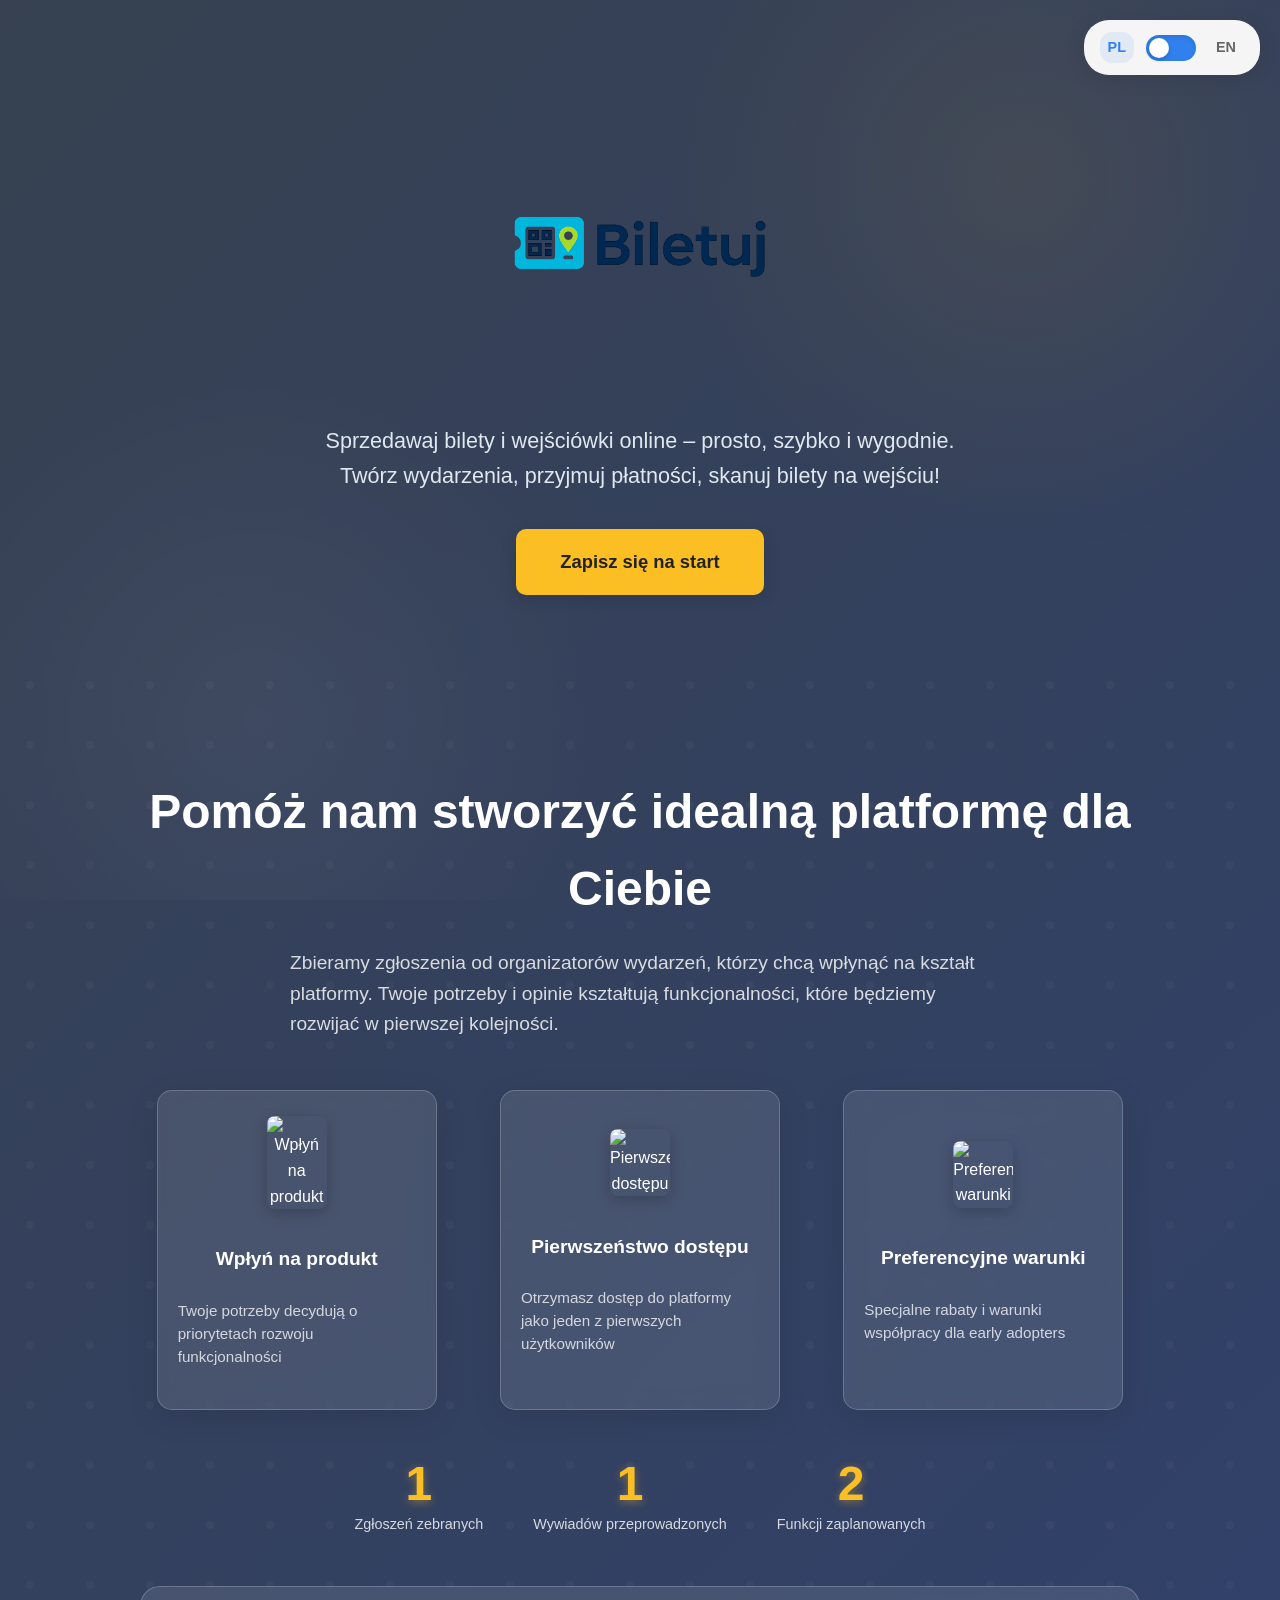
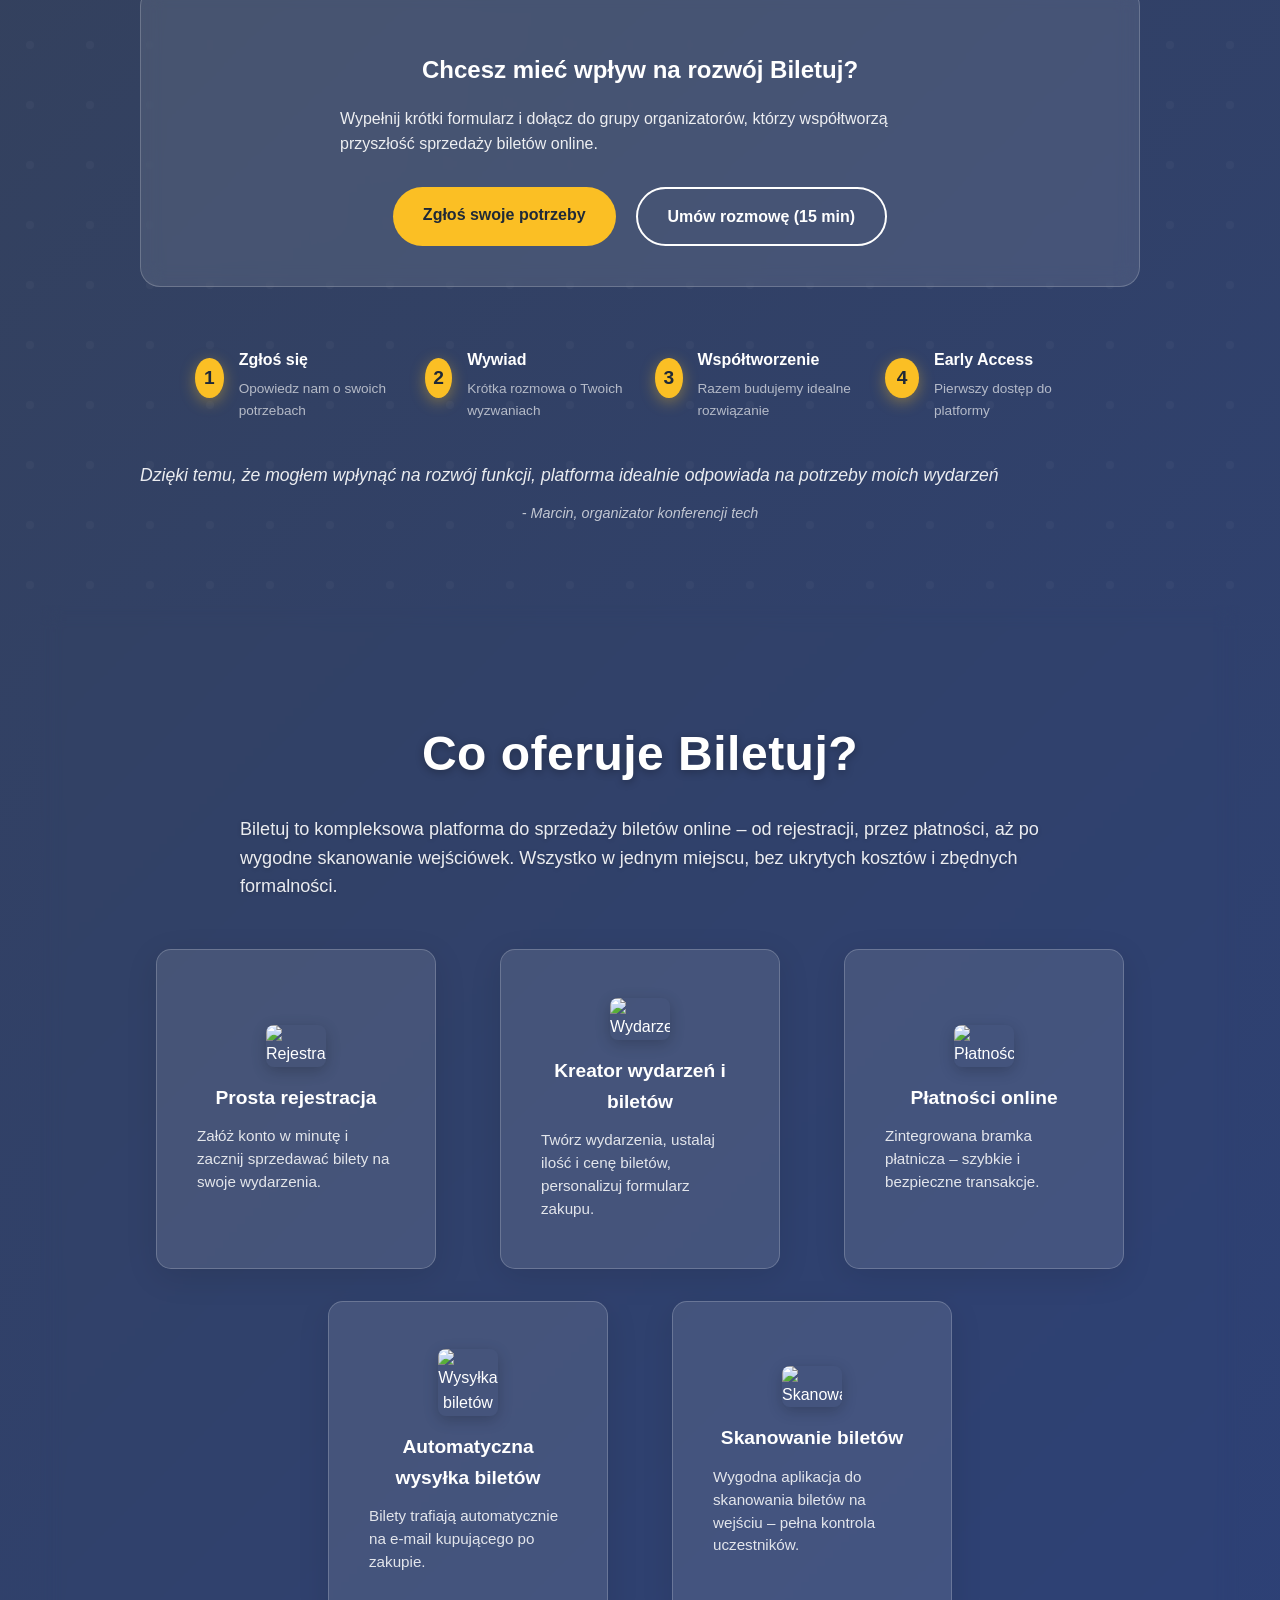
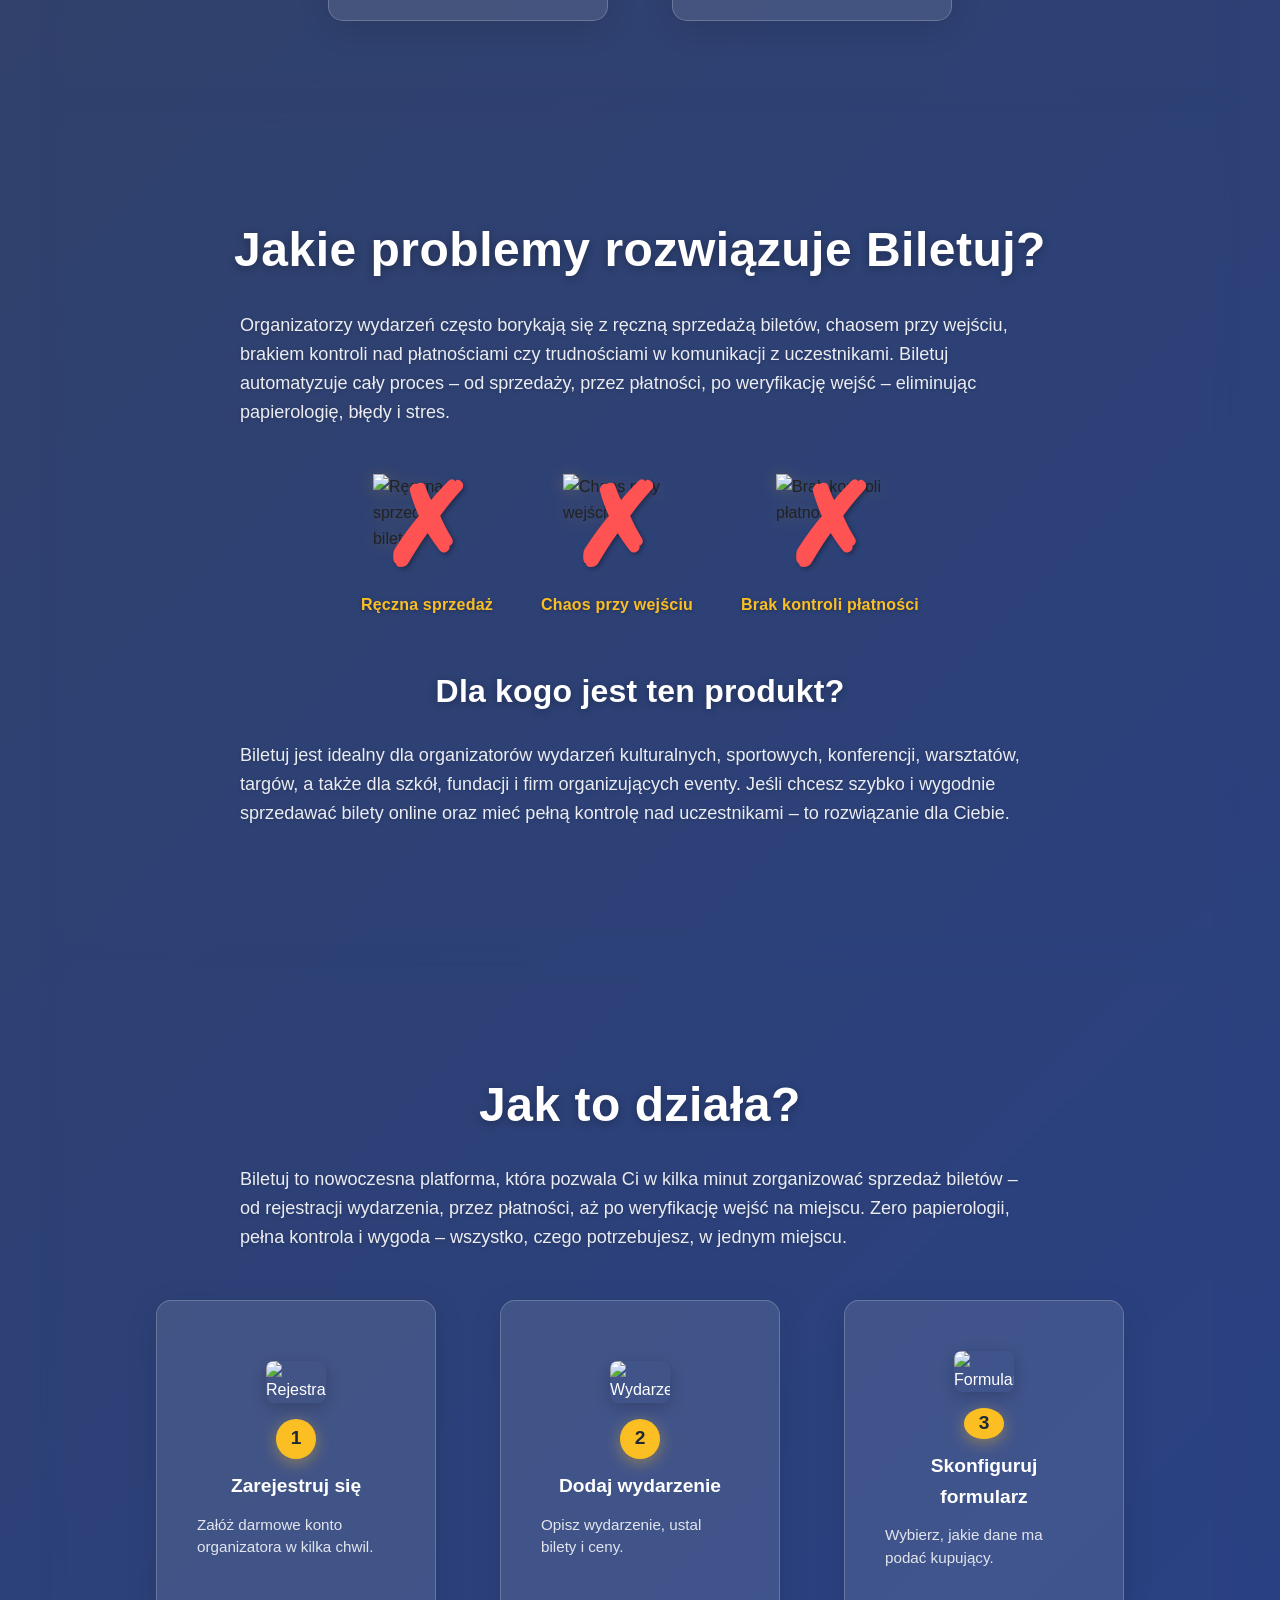
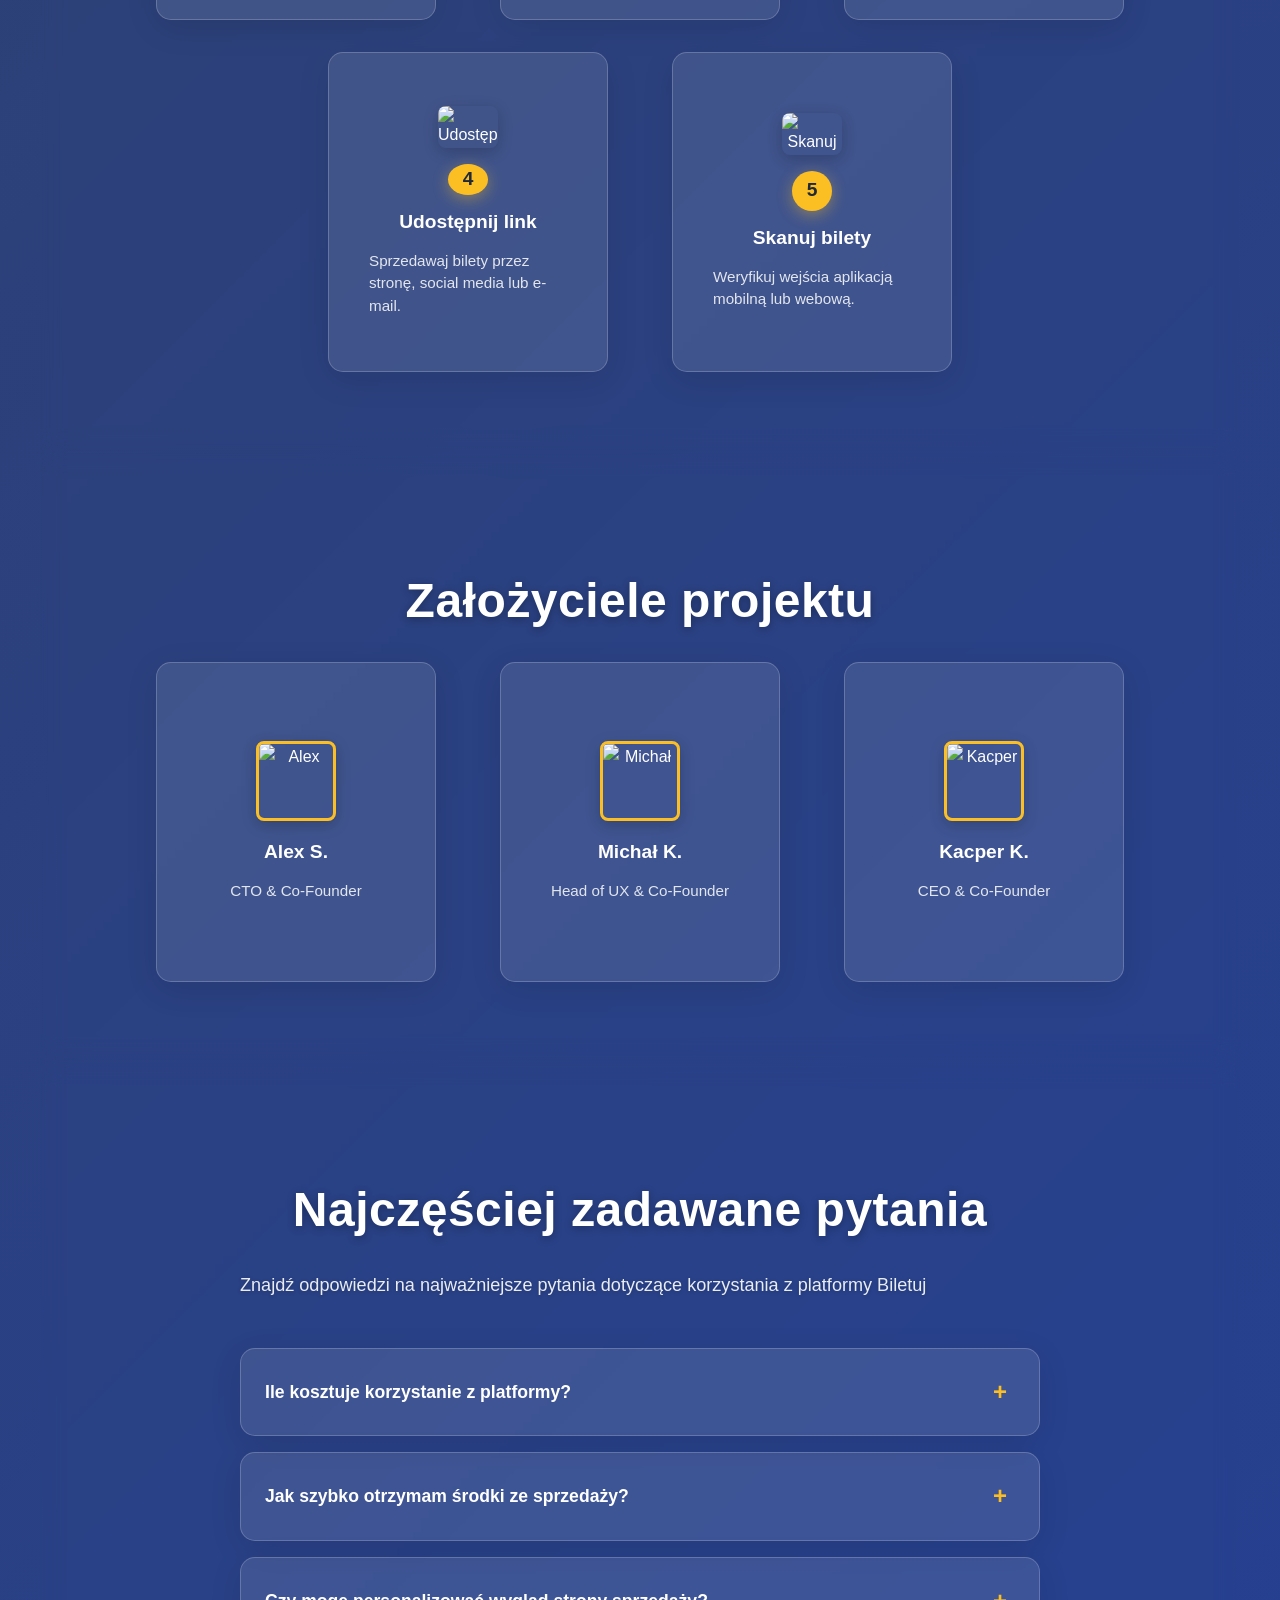
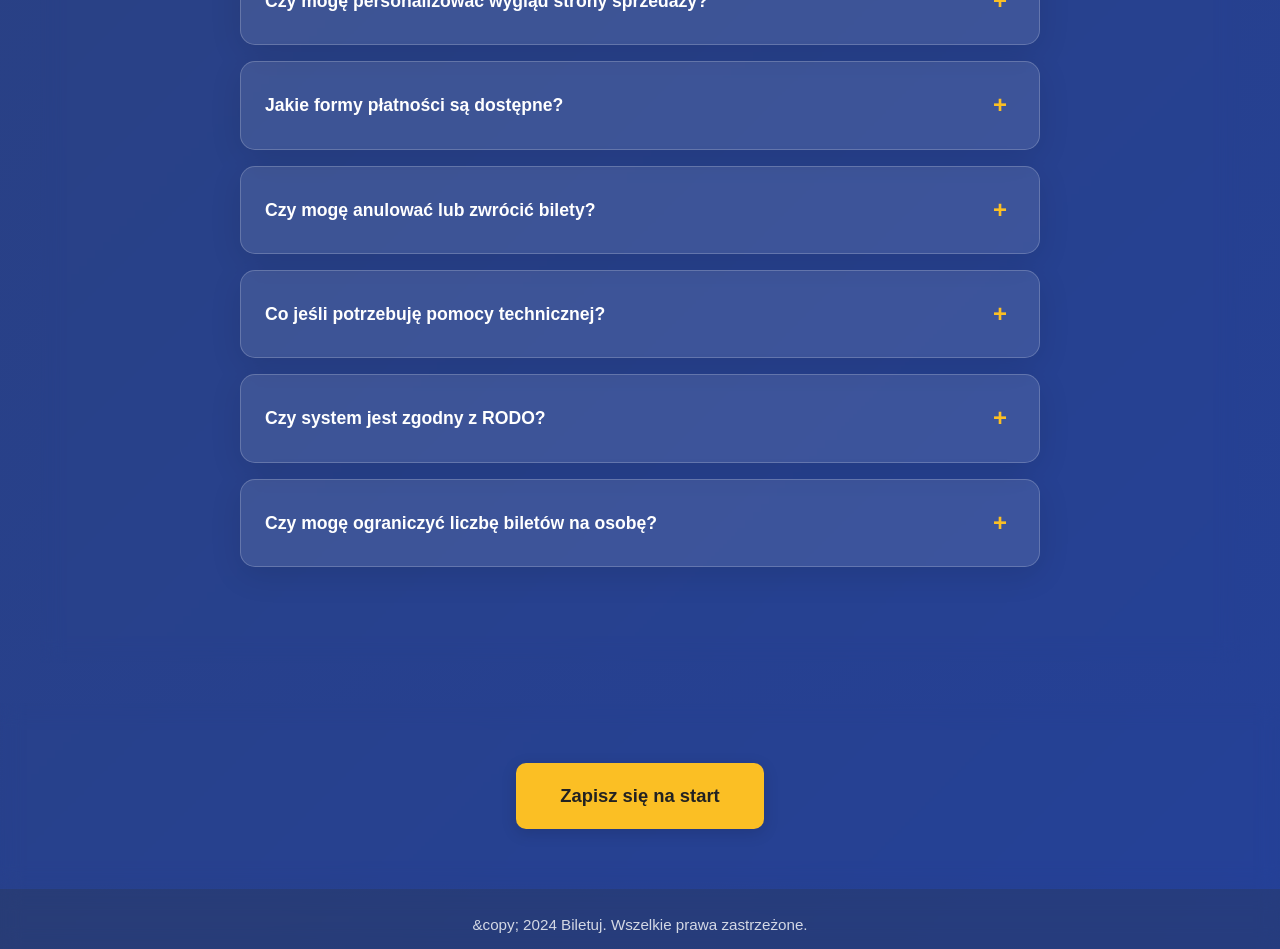
==== index.html @ 54815561 "Update benefit and problem icons in index.html; enhance visual consistency and clarity" ====
<!DOCTYPE html>
<html lang="pl">
<head>
    <meta charset="UTF-8">
    <title>Biletuj – Sprzedaż biletów i wejściówek online</title>
    <meta name="viewport" content="width=device-width, initial-scale=1">
    <!-- FAVICON -->
    <link rel="icon" type="image/x-icon" href="/favicon.ico">
    <link rel="icon" type="image/png" sizes="16x16" href="/favicon-16x16.png">
    <link rel="icon" type="image/png" sizes="32x32" href="/favicon-32x32.png">
    <link rel="apple-touch-icon" sizes="180x180" href="/apple-touch-icon.png">
    <link rel="icon" type="image/png" sizes="192x192" href="/android-chrome-192x192.png">
    <link rel="icon" type="image/png" sizes="512x512" href="/android-chrome-512x512.png">
    <link rel="manifest" href="/site.webmanifest">

    <link rel="stylesheet" href="style.css">
    <script src="translations.js"></script>
</head>
<body>
<!-- Toggle języka -->
<div class="language-toggle">
    <span class="lang-label active" data-lang="pl">PL</span>
    <div class="toggle-switch">
        <input type="checkbox" id="langToggle">
        <label for="langToggle" class="slider"></label>
    </div>
    <span class="lang-label" data-lang="en">EN</span>
</div>

<!-- Sekcja główna (hero) -->
<section class="hero">
    <div class="hero-content">
        <img src="zlogo.png" alt="Logo Biletuj" class="hero-logo">
        <p class="hero-desc" data-i18n="hero.description">
            Sprzedawaj bilety i wejściówki online – prosto, szybko i wygodnie.<br>Twórz wydarzenia, przyjmuj płatności,
            skanuj bilety na wejściu!
        </p>
        <a href="mailto:kontakt@biletuj.pl" class="cta-btn" data-i18n="hero.cta">Zapisz się na start</a>
    </div>
</section>

<!-- Sekcja Early Access -->
<section class="early-access">
    <div class="early-access-content">
        <h2 data-i18n="earlyAccess.title">Pomóż nam stworzyć idealną platformę dla Ciebie</h2>
        <p class="early-access-desc" data-i18n="earlyAccess.description">
            Zbieramy zgłoszenia od organizatorów wydarzeń, którzy chcą wpłynąć na kształt platformy.
            Twoje potrzeby i opinie kształtują funkcjonalności, które będziemy rozwijać w pierwszej kolejności.
        </p>

        <div class="benefits-grid">
            <div class="benefit">
                <img src="https://img.icons8.com/color/48/000000/goal.png" alt="Wpłyń na produkt">
                <h3 data-i18n="earlyAccess.benefit1.title">Wpłyń na produkt</h3>
                <p data-i18n="earlyAccess.benefit1.desc">Twoje potrzeby decydują o priorytetach rozwoju funkcjonalności</p>
            </div>
            <div class="benefit">
                <img src="https://img.icons8.com/color/48/000000/trophy.png" alt="Pierwszeństwo dostępu">
                <h3 data-i18n="earlyAccess.benefit2.title">Pierwszeństwo dostępu</h3>
                <p data-i18n="earlyAccess.benefit2.desc">Otrzymasz dostęp do platformy jako jeden z pierwszych użytkowników</p>
            </div>
            <div class="benefit">
                <img src="https://img.icons8.com/color/48/000000/diamond.png" alt="Preferencyjne warunki">
                <h3 data-i18n="earlyAccess.benefit3.title">Preferencyjne warunki</h3>
                <p data-i18n="earlyAccess.benefit3.desc">Specjalne rabaty i warunki współpracy dla early adopters</p>
            </div>
        </div>

        <div class="collection-stats">
            <div class="stat">
                <span class="number">1</span>
                <span class="label" data-i18n="earlyAccess.stats.applications">Zgłoszeń zebranych</span>
            </div>
            <div class="stat">
                <span class="number">1</span>
                <span class="label" data-i18n="earlyAccess.stats.interviews">Wywiadów przeprowadzonych</span>
            </div>
            <div class="stat">
                <span class="number">2</span>
                <span class="label" data-i18n="earlyAccess.stats.features">Funkcji zaplanowanych</span>
            </div>
        </div>

        <div class="cta-section">
            <h3 data-i18n="earlyAccess.cta.title">Chcesz mieć wpływ na rozwój Biletuj?</h3>
            <p data-i18n="earlyAccess.cta.desc">Wypełnij krótki formularz i dołącz do grupy organizatorów, którzy współtworzą przyszłość sprzedaży biletów online.</p>

            <div class="cta-buttons">
                <a href="mailto:michal@biletuj.pl?subject=Zgłoszenie Early Access&body=Cześć!%0A%0AChciałbym/chciałabym dołączyć do programu Early Access.%0A%0AMoja firma/organizacja: %0ATyp wydarzeń które organizuję: %0ALiczba wydarzeń rocznie: %0ANajwiększe wyzwania w sprzedaży biletów: %0A%0APozdrawiam!"
                   class="primary-cta" data-i18n="earlyAccess.cta.primary">Zgłoś swoje potrzeby</a>
                <a href="https://calendly.com/eejdzent/30min" class="secondary-cta" target="_blank" data-i18n="earlyAccess.cta.secondary">Umów rozmowę (30 min)</a>
            </div>
        </div>

        <div class="process-steps">
            <div class="step">
                <div class="step-number">1</div>
                <div class="step-content">
                    <h4 data-i18n="earlyAccess.steps.step1.title">Zgłoś się</h4>
                    <p data-i18n="earlyAccess.steps.step1.desc">Opowiedz nam o swoich potrzebach</p>
                </div>
            </div>
            <div class="step">
                <div class="step-number">2</div>
                <div class="step-content">
                    <h4 data-i18n="earlyAccess.steps.step2.title">Wywiad</h4>
                    <p data-i18n="earlyAccess.steps.step2.desc">Krótka rozmowa o Twoich wyzwaniach</p>
                </div>
            </div>
            <div class="step">
                <div class="step-number">3</div>
                <div class="step-content">
                    <h4 data-i18n="earlyAccess.steps.step3.title">Współtworzenie</h4>
                    <p data-i18n="earlyAccess.steps.step3.desc">Razem budujemy idealne rozwiązanie</p>
                </div>
            </div>
            <div class="step">
                <div class="step-number">4</div>
                <div class="step-content">
                    <h4 data-i18n="earlyAccess.steps.step4.title">Early Access</h4>
                    <p data-i18n="earlyAccess.steps.step4.desc">Pierwszy dostęp do platformy</p>
                </div>
            </div>
        </div>

        <div class="social-proof-mini">
            <p class="testimonial-quote" data-i18n="earlyAccess.testimonial.quote">
                "Dzięki temu, że mogłem wpłynąć na rozwój funkcji, platforma idealnie odpowiada na potrzeby moich wydarzeń"
            </p>
            <span class="testimonial-author" data-i18n="earlyAccess.testimonial.author">- Marcin, organizator konferencji tech</span>
        </div>
    </div>
</section>

<!-- Sekcja z funkcjonalnościami - 5 kart w układzie piramidy -->
<section class="section features">
    <h2 class="section-title" data-i18n="features.title">Co oferuje Biletuj?</h2>
    <div class="section-desc" data-i18n="features.description">
        Biletuj to kompleksowa platforma do sprzedaży biletów online – od rejestracji, przez płatności, aż po wygodne
        skanowanie wejściówek. Wszystko w jednym miejscu, bez ukrytych kosztów i zbędnych formalności.
    </div>
    <div class="cards-grid pyramid">
        <div class="card">
            <div class="card-inner">
                <div class="card-front">
                    <img src="https://img.icons8.com/color/48/000000/add-user-group-man-man.png" alt="Rejestracja">
                    <h3 data-i18n="features.registration.title">Prosta rejestracja</h3>
                    <p data-i18n="features.registration.short">Załóż konto w minutę i zacznij sprzedawać bilety na swoje
                        wydarzenia.</p>
                </div>
                <div class="card-back">
                    <p data-i18n="features.registration.full">Wystarczy podać e-mail i hasło, aby utworzyć konto
                        organizatora. Po aktywacji konta natychmiast
                        otrzymujesz dostęp do wszystkich funkcji. Nie wymagamy zbędnych formalności ani długiej
                        weryfikacji. Całość zajmuje dosłownie minutę, a system prowadzi Cię krok po kroku przez proces
                        rejestracji.</p>
                </div>
            </div>
        </div>

        <div class="card">
            <div class="card-inner">
                <div class="card-front">
                    <img src="https://img.icons8.com/color/48/000000/calendar--v2.png" alt="Wydarzenia">
                    <h3 data-i18n="features.creator.title">Kreator wydarzeń i biletów</h3>
                    <p data-i18n="features.creator.short">Twórz wydarzenia, ustalaj ilość i cenę biletów, personalizuj
                        formularz zakupu.</p>
                </div>
                <div class="card-back">
                    <p data-i18n="features.creator.full">Dodaj nazwę, opis, datę i miejsce wydarzenia. Określ rodzaje i
                        liczbę biletów, ustal ceny oraz
                        przygotuj własny regulamin. Możesz dodać własną grafikę wydarzenia, ustalić limity wiekowe,
                        dodać mapę lokalizacji i skonfigurować różne typy biletów (normalny, ulgowy, VIP) z różnymi
                        uprawnieniami.</p>
                </div>
            </div>
        </div>

        <div class="card">
            <div class="card-inner">
                <div class="card-front">
                    <img src="https://img.icons8.com/color/48/000000/payment-history.png" alt="Płatności">
                    <h3 data-i18n="features.payments.title">Płatności online</h3>
                    <p data-i18n="features.payments.short">Zintegrowana bramka płatnicza – szybkie i bezpieczne
                        transakcje.</p>
                </div>
                <div class="card-back">
                    <p data-i18n="features.payments.full">Obsługujemy płatności kartą, BLIK, szybkim przelewem i
                        Apple/Google Pay. Wszystkie transakcje są
                        zabezpieczone certyfikatem SSL i księgowane automatycznie. Możesz na bieżąco śledzić sprzedaż w
                        panelu, generować raporty finansowe i otrzymywać powiadomienia o nowych zakupach.</p>
                </div>
            </div>
        </div>

        <div class="card">
            <div class="card-inner">
                <div class="card-front">
                    <img src="https://img.icons8.com/color/48/000000/send-letter.png" alt="Wysyłka biletów">
                    <h3 data-i18n="features.delivery.title">Automatyczna wysyłka biletów</h3>
                    <p data-i18n="features.delivery.short">Bilety trafiają automatycznie na e-mail kupującego po
                        zakupie.</p>
                </div>
                <div class="card-back">
                    <p data-i18n="features.delivery.full">Po opłaceniu zamówienia kupujący natychmiast otrzymuje bilet
                        na podany adres e-mail. Wysyłka
                        obejmuje plik PDF z biletem, kod QR, szczegóły wydarzenia, mapę dojazdu i instrukcje. System
                        może także wysyłać przypomnienia przed wydarzeniem i follow-up po zakończeniu.</p>
                </div>
            </div>
        </div>

        <div class="card">
            <div class="card-inner">
                <div class="card-front">
                    <img src="https://img.icons8.com/color/48/000000/qr-code.png" alt="Skanowanie">
                    <h3 data-i18n="features.scanning.title">Skanowanie biletów</h3>
                    <p data-i18n="features.scanning.short">Wygodna aplikacja do skanowania biletów na wejściu – pełna
                        kontrola uczestników.</p>
                </div>
                <div class="card-back">
                    <p data-i18n="features.scanning.full">Skorzystaj z naszej aplikacji mobilnej lub panelu www do
                        szybkiego skanowania biletów QR przy
                        wejściu na wydarzenie. System automatycznie sprawdza ważność i status każdego biletu, prowadzi
                        listę obecności, blokuje duplikaty i pozwala na eksport danych uczestników w czasie
                        rzeczywistym.</p>
                </div>
            </div>
        </div>
    </div>
</section>

<!-- Sekcja: Problemy i grupa docelowa -->
<section class="section problems">
    <h2 class="section-title" data-i18n="problems.title">Jakie problemy rozwiązuje Biletuj?</h2>
    <div class="section-desc" data-i18n="problems.description">
        Organizatorzy wydarzeń często borykają się z ręczną sprzedażą biletów, chaosem przy wejściu, brakiem kontroli
        nad płatnościami czy trudnościami w komunikacji z uczestnikami. Biletuj automatyzuje cały proces – od sprzedaży,
        przez płatności, po weryfikację wejść – eliminując papierologię, błędy i stres.
    </div>
<div class="problems-icons">
    <div class="problem-icon">
        <img src="https://img.icons8.com/color/48/000000/hand-with-pen.png" alt="Ręczna sprzedaż biletów">
        <div class="problem-icon-label" data-i18n="problems.manual_sales">Ręczna sprzedaż</div>
    </div>
    <div class="problem-icon">
        <img src="https://img.icons8.com/color/48/000000/crowd.png" alt="Chaos przy wejściu">
        <div class="problem-icon-label" data-i18n="problems.entrance_chaos">Chaos przy wejściu</div>
    </div>
    <div class="problem-icon">
        <img src="https://img.icons8.com/color/48/000000/no-money.png" alt="Brak kontroli płatności">
        <div class="problem-icon-label" data-i18n="problems.payment_control">Brak kontroli płatności</div>
    </div>
</div>
    <h3 class="section-subtitle" data-i18n="problems.target_title">Dla kogo jest ten produkt?</h3>
    <div class="section-desc" data-i18n="problems.target_description">
        Biletuj jest idealny dla organizatorów wydarzeń kulturalnych, sportowych, konferencji, warsztatów, targów, a
        także dla szkół, fundacji i firm organizujących eventy. Jeśli chcesz szybko i wygodnie sprzedawać bilety online
        oraz mieć pełną kontrolę nad uczestnikami – to rozwiązanie dla Ciebie.
    </div>
</section>

<!-- Sekcja "Jak to działa?" - 5 kart w układzie piramidy -->
<section class="section how-it-works">
    <h2 class="section-title" data-i18n="howItWorks.title">Jak to działa?</h2>
    <div class="section-desc" data-i18n="howItWorks.description">
        Biletuj to nowoczesna platforma, która pozwala Ci w kilka minut zorganizować sprzedaż biletów – od rejestracji
        wydarzenia, przez płatności, aż po weryfikację wejść na miejscu. Zero papierologii, pełna kontrola i wygoda –
        wszystko, czego potrzebujesz, w jednym miejscu.
    </div>
    <div class="cards-grid pyramid">
        <div class="card">
            <div class="card-inner">
                <div class="card-front">
                    <img src="https://img.icons8.com/color/48/000000/add-user-group-man-man.png" alt="Rejestracja">
                    <div class="step-number">1</div>
                    <h3 data-i18n="howItWorks.step1.title">Zarejestruj się</h3>
                    <p data-i18n="howItWorks.step1.short">Załóż darmowe konto organizatora w kilka chwil.</p>
                </div>
                <div class="card-back">
                    <p data-i18n="howItWorks.step1.full">Szybka rejestracja – wystarczy e-mail i hasło. Po potwierdzeniu
                        adresu możesz od razu tworzyć
                        wydarzenia i zarządzać sprzedażą. Otrzymujesz dostęp do pełnego panelu organizatora z tutorials
                        i pomocą techniczną dostępną 24/7.</p>
                </div>
            </div>
        </div>

        <div class="card">
            <div class="card-inner">
                <div class="card-front">
                    <img src="https://img.icons8.com/color/48/000000/calendar--v2.png" alt="Wydarzenie">
                    <div class="step-number">2</div>
                    <h3 data-i18n="howItWorks.step2.title">Dodaj wydarzenie</h3>
                    <p data-i18n="howItWorks.step2.short">Opisz wydarzenie, ustal bilety i ceny.</p>
                </div>
                <div class="card-back">
                    <p data-i18n="howItWorks.step2.full">Dodaj nazwę, opis, datę i miejsce wydarzenia. Określ liczbę i
                        rodzaje biletów oraz ich ceny.
                        Możesz dodać własne grafiki, regulamin, mapę lokalizacji i ustawić zaawansowane opcje jak early
                        bird, kody promocyjne czy limity czasowe sprzedaży.</p>
                </div>
            </div>
        </div>

        <div class="card">
            <div class="card-inner">
                <div class="card-front">
                    <img src="https://img.icons8.com/color/48/000000/checklist.png" alt="Formularz">
                    <div class="step-number">3</div>
                    <h3 data-i18n="howItWorks.step3.title">Skonfiguruj formularz</h3>
                    <p data-i18n="howItWorks.step3.short">Wybierz, jakie dane ma podać kupujący.</p>
                </div>
                <div class="card-back">
                    <p data-i18n="howItWorks.step3.full">Wybierz, jakie informacje chcesz zebrać od uczestników (imię,
                        e-mail, telefon). Możesz dodać
                        własne pytania, wymagania dietetyczne, rozmiary koszulek czy zgodę na marketing. System
                        automatycznie waliduje dane i zapewnia zgodność z RODO.</p>
                </div>
            </div>
        </div>

        <div class="card">
            <div class="card-inner">
                <div class="card-front">
                    <img src="https://img.icons8.com/color/48/000000/share--v2.png" alt="Udostępnij">
                    <div class="step-number">4</div>
                    <h3 data-i18n="howItWorks.step4.title">Udostępnij link</h3>
                    <p data-i18n="howItWorks.step4.short">Sprzedawaj bilety przez stronę, social media lub e-mail.</p>
                </div>
                <div class="card-back">
                    <p data-i18n="howItWorks.step4.full">Otrzymujesz unikalny link do sprzedaży biletów. Możesz go
                        udostępnić na stronie wydarzenia,
                        Facebooku, Instagramie, wysłać e-mailem lub wstawić widget na swoją stronę. System generuje
                        także materiały graficzne do promocji w social mediach.</p>
                </div>
            </div>
        </div>

        <div class="card">
            <div class="card-inner">
                <div class="card-front">
                    <img src="https://img.icons8.com/color/48/000000/qr-code.png" alt="Skanuj">
                    <div class="step-number">5</div>
                    <h3 data-i18n="howItWorks.step5.title">Skanuj bilety</h3>
                    <p data-i18n="howItWorks.step5.short">Weryfikuj wejścia aplikacją mobilną lub webową.</p>
                </div>
                <div class="card-back">
                    <p data-i18n="howItWorks.step5.full">Na wejściu do wydarzenia skanujesz bilety telefonem lub przez
                        panel www. System automatycznie
                        sprawdza ważność i status biletu, prowadzi statystyki wejść, pozwala na ponowne wejście (jeśli
                        włączone) i generuje raporty obecności w czasie rzeczywistym.</p>
                </div>
            </div>
        </div>
    </div>
</section>

<!-- Sekcja założycieli - 3 karty w jednym rzędzie -->
<section class="section founders">
    <h2 class="section-title" data-i18n="founders.title">Założyciele projektu</h2>
    <div class="cards-grid">
        <div class="card">
            <div class="card-inner">
                <div class="card-front">
                    <img src="https://images.unsplash.com/photo-1511367461989-f85a21fda167?auto=format&fit=crop&w=200&q=80"
                         alt="Alex" class="founder-img">
                    <h3 data-i18n="founders.alex.name">Alex S.</h3>
                    <p data-i18n="founders.alex.role">CTO & Co-Founder</p>
                </div>
                <div class="card-back">
                    <p data-i18n="founders.alex.description">Alex odpowiada za całość warstwy technologicznej projektu,
                        w tym rozwój aplikacji webowej,
                        integrację systemów zewnętrznych oraz utrzymanie infrastruktury serwerowej. Dba o jakość kodu,
                        bezpieczeństwo danych oraz sprawne wdrażanie nowych funkcjonalności. Posiada 8-letnie
                        doświadczenie w tworzeniu aplikacji SaaS.</p>
                </div>
            </div>
        </div>

        <div class="card">
            <div class="card-inner">
                <div class="card-front">
                    <img src="https://images.unsplash.com/photo-1511367461989-f85a21fda167?auto=format&fit=crop&w=200&q=80"
                         alt="Michał" class="founder-img">
                    <h3 data-i18n="founders.michal.name">Michał K.</h3>
                    <p data-i18n="founders.michal.role">Head of UX & Co-Founder</p>
                </div>
                <div class="card-back">
                    <p data-i18n="founders.michal.description">Michał zajmuje się projektowaniem intuicyjnych
                        interfejsów oraz kompleksową obsługą użytkowników.
                        Odpowiada za spójność wizualną aplikacji, testowanie użyteczności oraz bezpośredni kontakt z
                        klientami, zapewniając szybkie wsparcie i zbierając cenny feedback. Specjalizuje się w user
                        experience i design thinking.</p>
                </div>
            </div>
        </div>

        <div class="card">
            <div class="card-inner">
                <div class="card-front">
                    <img src="https://images.unsplash.com/photo-1511367461989-f85a21fda167?auto=format&fit=crop&w=200&q=80"
                         alt="Kacper" class="founder-img">
                    <h3 data-i18n="founders.kacper.name">Kacper K.</h3>
                    <p data-i18n="founders.kacper.role">CEO & Co-Founder</p>
                </div>
                <div class="card-back">
                    <p data-i18n="founders.kacper.description">Kacper jest odpowiedzialny za rozwój biznesowy projektu,
                        strategię produktową oraz relacje z
                        partnerami i klientami. Nadzoruje działania marketingowe, odpowiada za komunikację marki i
                        koordynuje procesy związane z monetyzacją oraz skalowaniem aplikacji. Posiada doświadczenie w
                        zarządzaniu produktami tech.</p>
                </div>
            </div>
        </div>
    </div>
</section>

<!-- Sekcja FAQ -->
<section class="section faq">
    <h2 class="section-title" data-i18n="faq.title">Najczęściej zadawane pytania</h2>
    <div class="section-desc" data-i18n="faq.description">
        Znajdź odpowiedzi na najważniejsze pytania dotyczące korzystania z platformy Biletuj
    </div>
    <div class="faq-container">
        <div class="faq-item">
            <div class="faq-question">
                <h3 data-i18n="faq.pricing.q">Ile kosztuje korzystanie z platformy?</h3>
                <span class="faq-toggle">+</span>
            </div>
            <div class="faq-answer">
                <p data-i18n="faq.pricing.a">Rejestracja i tworzenie wydarzeń jest całkowicie darmowe. Pobieramy jedynie
                    prowizję od sprzedanych biletów - 3% + 1 zł od każdego biletu. Bez ukrytych opłat, bez miesięcznych
                    abonamentów. Płacisz tylko za sprzedane bilety.</p>
            </div>
        </div>

        <div class="faq-item">
            <div class="faq-question">
                <h3 data-i18n="faq.payout.q">Jak szybko otrzymam środki ze sprzedaży?</h3>
                <span class="faq-toggle">+</span>
            </div>
            <div class="faq-answer">
                <p data-i18n="faq.payout.a">Środki są wypłacane automatycznie w cyklu tygodniowym na Twoje konto
                    bankowe. Po zakończeniu wydarzenia możesz poprosić o natychmiastową wypłatę, która realizowana jest
                    w ciągu 24 godzin.</p>
            </div>
        </div>

        <div class="faq-item">
            <div class="faq-question">
                <h3 data-i18n="faq.customization.q">Czy mogę personalizować wygląd strony sprzedaży?</h3>
                <span class="faq-toggle">+</span>
            </div>
            <div class="faq-answer">
                <p data-i18n="faq.customization.a">Tak! Możesz dodać własne logo, kolory, opisy i zdjęcia. System
                    automatycznie dostosuje stronę sprzedaży do Twojej marki. Możesz także osadzić formularz zakupu na
                    własnej stronie internetowej.</p>
            </div>
        </div>

        <div class="faq-item">
            <div class="faq-question">
                <h3 data-i18n="faq.payment_methods.q">Jakie formy płatności są dostępne?</h3>
                <span class="faq-toggle">+</span>
            </div>
            <div class="faq-answer">
                <p data-i18n="faq.payment_methods.a">Obsługujemy wszystkie popularne metody: karty płatnicze (Visa,
                    Mastercard), BLIK, szybkie przelewy bankowe, Apple Pay, Google Pay oraz PayPal. Wszystkie transakcje
                    są zabezpieczone certyfikatem SSL.</p>
            </div>
        </div>

        <div class="faq-item">
            <div class="faq-question">
                <h3 data-i18n="faq.refunds.q">Czy mogę anulować lub zwrócić bilety?</h3>
                <span class="faq-toggle">+</span>
            </div>
            <div class="faq-answer">
                <p data-i18n="faq.refunds.a">Jako organizator możesz ustawić własną politykę zwrotów i anulowań. System
                    automatycznie obsługuje zwroty zgodnie z Twoimi ustawieniami. Możesz również ręcznie anulować
                    konkretne bilety w panelu administracyjnym.</p>
            </div>
        </div>

        <div class="faq-item">
            <div class="faq-question">
                <h3 data-i18n="faq.support.q">Co jeśli potrzebuję pomocy technicznej?</h3>
                <span class="faq-toggle">+</span>
            </div>
            <div class="faq-answer">
                <p data-i18n="faq.support.a">Oferujemy wsparcie techniczne 24/7 w języku polskim. Możesz skontaktować
                    się z nami przez e-mail, czat na stronie lub telefon. Dodatkowo udostępniamy szczegółowe tutoriale i
                    bazę wiedzy online.</p>
            </div>
        </div>

        <div class="faq-item">
            <div class="faq-question">
                <h3 data-i18n="faq.gdpr.q">Czy system jest zgodny z RODO?</h3>
                <span class="faq-toggle">+</span>
            </div>
            <div class="faq-answer">
                <p data-i18n="faq.gdpr.a">Tak, platforma Biletuj jest w pełni zgodna z przepisami RODO. Automatycznie
                    generujemy zgody na przetwarzanie danych, zapewniamy bezpieczne przechowywanie informacji i
                    umożliwiamy użytkownikom dostęp do swoich danych.</p>
            </div>
        </div>

        <div class="faq-item">
            <div class="faq-question">
                <h3 data-i18n="faq.limits.q">Czy mogę ograniczyć liczbę biletów na osobę?</h3>
                <span class="faq-toggle">+</span>
            </div>
            <div class="faq-answer">
                <p data-i18n="faq.limits.a">Oczywiście! Możesz ustawić limity zakupu na osobę, dodać kody promocyjne,
                    ustalić early bird pricing, ograniczenia wiekowe i wiele innych opcji. System automatycznie pilnuje
                    wszystkich ustalonych reguł.</p>
            </div>
        </div>
    </div>
</section>

<!-- Przycisk kontaktowy -->
<div class="contact-cta">
    <a href="mailto:kontakt@biletuj.pl" class="cta-btn" data-i18n="hero.cta">Zapisz się na start</a>
</div>

<!-- Stopka -->
<footer data-i18n="footer">
    &copy; 2024 Biletuj. Wszelkie prawa zastrzeżone.
</footer>

<script>
    // Funkcja do pobierania zagnieżdżonych wartości z obiektu
    function getNestedValue(obj, path) {
        return path.split('.').reduce((current, key) => current && current[key], obj);
    }

    // Funkcja przełączania języka
    function switchLanguage(lang) {
        const elements = document.querySelectorAll('[data-i18n]');

        elements.forEach(element => {
            const key = element.getAttribute('data-i18n');
            const text = getNestedValue(translations[lang], key);

            if (text) {
                if (text.includes('<br>')) {
                    element.innerHTML = text;
                } else {
                    element.textContent = text;
                }
            }
        });

        // Zaktualizuj title strony
        document.title = getNestedValue(translations[lang], 'meta.title');

        // Zaktualizuj lang w html
        document.documentElement.lang = lang;
    }

    // Inicjalizacja po załadowaniu strony
    document.addEventListener('DOMContentLoaded', function () {
        const langToggle = document.getElementById('langToggle');
        const plLabel = document.querySelector('.lang-label[data-lang="pl"]');
        const enLabel = document.querySelector('.lang-label[data-lang="en"]');

        // Sprawdź zapisany język w localStorage
        const savedLang = localStorage.getItem('selectedLanguage') || 'pl';
        const isEnglish = savedLang === 'en';

        // Ustaw początkowy stan
        langToggle.checked = isEnglish;
        updateLanguageLabels(isEnglish);
        switchLanguage(savedLang);

        // Obsługa zmiany języka
        langToggle.addEventListener('change', function () {
            const isEnglish = this.checked;
            const newLang = isEnglish ? 'en' : 'pl';

            updateLanguageLabels(isEnglish);
            switchLanguage(newLang);

            // Zapisz wybór w localStorage
            localStorage.setItem('selectedLanguage', newLang);
        });

        function updateLanguageLabels(isEnglish) {
            plLabel.classList.toggle('active', !isEnglish);
            enLabel.classList.toggle('active', isEnglish);
        }

        // FAQ functionality
        const faqItems = document.querySelectorAll('.faq-item');

        faqItems.forEach(item => {
            const question = item.querySelector('.faq-question');
            const answer = item.querySelector('.faq-answer');
            const toggle = item.querySelector('.faq-toggle');

            question.addEventListener('click', () => {
                const isOpen = answer.style.maxHeight;

                // Zamknij wszystkie inne odpowiedzi
                faqItems.forEach(otherItem => {
                    const otherAnswer = otherItem.querySelector('.faq-answer');
                    const otherToggle = otherItem.querySelector('.faq-toggle');
                    otherAnswer.style.maxHeight = null;
                    otherToggle.textContent = '+';
                    otherItem.classList.remove('active');
                });

                // Otwórz/zamknij bieżącą odpowiedź
                if (!isOpen) {
                    answer.style.maxHeight = answer.scrollHeight + 'px';
                    toggle.textContent = '-';
                    item.classList.add('active');
                }
            });
        });
    });
</script>
</body>
</html>
---- style.css ----
/* PODSTAWOWE STYLE */
* {
    box-sizing: border-box;
}

body {
    font-family: 'Poppins', Arial, sans-serif;
    margin: 0;
    background: linear-gradient(-45deg, #3081ED, #2d3748, #1e40af, #374151);
    background-size: 400% 400%;
    animation: gradientShift 15s ease infinite;
    color: #222;
    line-height: 1.6;
    position: relative;
    font-size: 1rem; /* Base font size */
}

@keyframes gradientShift {
    0% { background-position: 0% 50%; }
    50% { background-position: 100% 50%; }
    100% { background-position: 0% 50%; }
}

/* Dodatkowa warstwa z subtelnymi kształtami */
body::before {
    content: '';
    position: fixed;
    top: 0;
    left: 0;
    width: 100%;
    height: 100%;
    background:
        radial-gradient(circle at 80% 20%, rgba(251, 191, 36, 0.08) 0%, transparent 30%),
        radial-gradient(circle at 20% 80%, rgba(255, 255, 255, 0.05) 0%, transparent 30%);
    animation: overlayFloat 20s ease-in-out infinite;
    pointer-events: none;
    z-index: 0;
}

@keyframes overlayFloat {
    0%, 100% { opacity: 1; transform: scale(1); }
    50% { opacity: 0.7; transform: scale(1.05); }
}

/* TOGGLE JĘZYKA */
.language-toggle {
    position: fixed;
    top: 20px;
    right: 20px;
    display: flex;
    align-items: center;
    gap: 12px;
    z-index: 1000;
    background: rgba(255, 255, 255, 0.95);
    padding: 12px 16px;
    border-radius: 25px;
    box-shadow: 0 4px 20px rgba(0, 0, 0, 0.1);
    backdrop-filter: blur(10px);
    transition: all 0.3s ease;
}

.language-toggle:hover {
    transform: translateY(-2px);
    box-shadow: 0 6px 25px rgba(0, 0, 0, 0.15);
}

.lang-label {
    font-size: 0.9em;
    font-weight: 600;
    color: #666;
    cursor: pointer;
    transition: color 0.3s ease;
    padding: 4px 8px;
    border-radius: 12px;
    transition: all 0.3s ease;
}

.lang-label:hover {
    background: rgba(48, 129, 237, 0.1);
}

.lang-label.active {
    color: #3081ED;
    background: rgba(48, 129, 237, 0.1);
}

.toggle-switch {
    position: relative;
    width: 50px;
    height: 26px;
}

.toggle-switch input {
    opacity: 0;
    width: 0;
    height: 0;
}

.slider {
    position: absolute;
    cursor: pointer;
    top: 0;
    left: 0;
    right: 0;
    bottom: 0;
    background-color: #3081ED;
    transition: 0.3s;
    border-radius: 26px;
    box-shadow: inset 0 2px 4px rgba(0, 0, 0, 0.1);
}

.slider:before {
    position: absolute;
    content: "";
    height: 20px;
    width: 20px;
    left: 3px;
    bottom: 3px;
    background-color: white;
    transition: 0.3s;
    border-radius: 50%;
    box-shadow: 0 2px 4px rgba(0, 0, 0, 0.2);
}

input:checked + .slider {
    background-color: #fbbf24;
}

input:checked + .slider:before {
    transform: translateX(24px);
}

.slider:hover {
    transform: scale(1.05);
}

/* Responsywność dla toggle'a */
@media (max-width: 768px) {
    .language-toggle {
        top: 15px;
        right: 15px;
        padding: 10px 14px;
        gap: 10px;
    }

    .lang-label {
        font-size: 0.8em;
        padding: 3px 6px;
    }

    .toggle-switch {
        width: 45px;
        height: 24px;
    }

    .slider:before {
        height: 18px;
        width: 18px;
        left: 3px;
        bottom: 3px;
    }

    input:checked + .slider:before {
        transform: translateX(21px);
    }
}

@media (max-width: 480px) {
    .language-toggle {
        top: 10px;
        right: 10px;
        padding: 8px 12px;
        gap: 8px;
    }

    .toggle-switch {
        width: 40px;
        height: 22px;
    }

    .slider:before {
        height: 16px;
        width: 16px;
        left: 3px;
        bottom: 3px;
    }

    input:checked + .slider:before {
        transform: translateX(18px);
    }
}

/* HERO SECTION */
.hero {
    color: #fff;
    text-align: center;
    padding: 100px 20px 60px 20px;
    position: relative;
    overflow: hidden;
    animation: hero-fadein 1s;
    z-index: 1;
}

@keyframes hero-fadein {
    from {
        opacity: 0;
        transform: translateY(-30px);
    }
    to {
        opacity: 1;
        transform: translateY(0);
    }
}

.hero-content {
    position: relative;
    z-index: 2;
    max-width: 1200px;
    margin: 0 auto;
}

.hero-logo {
    width: 300px;
    margin-bottom: 24px;
    display: block;
    margin-left: auto;
    margin-right: auto;
    animation: img-pop 1.2s cubic-bezier(.5, 1.8, .5, 1) 0.1s both;
}

@keyframes img-pop {
    0% {
        transform: scale(0.8);
        opacity: 0;
    }
    100% {
        transform: scale(1);
        opacity: 1;
    }
}

.hero-desc {
    font-size: 1.35em;
    margin-bottom: 36px;
    color: #e0e7ef;
}

.cta-btn {
    background: #fbbf24;
    color: #222;
    border: none;
    border-radius: 10px;
    padding: 18px 44px;
    font-size: 1.15em;
    font-weight: 700;
    cursor: pointer;
    box-shadow: 0 4px 16px #0002;
    transition: all 0.3s ease;
    text-decoration: none;
    display: inline-block;
    animation: btn-fadein 1.2s 0.5s both;
}

.cta-btn:hover {
    background: #ffd166;
    transform: translateY(-2px) scale(1.04);
}

@keyframes btn-fadein {
    0% {
        opacity: 0;
        transform: translateY(20px);
    }
    100% {
        opacity: 1;
        transform: translateY(0);
    }
}

/* EARLY ACCESS SECTION */
.early-access {
    padding: 80px 20px;
    text-align: center;
    color: white;
    position: relative;
    overflow: hidden;
    z-index: 1;
}

.early-access::before {
    content: '';
    position: absolute;
    top: 0;
    left: 0;
    right: 0;
    bottom: 0;
    background: url("data:image/svg+xml,%3Csvg width='60' height='60' viewBox='0 0 60 60' xmlns='http://www.w3.org/2000/svg'%3E%3Cg fill='none' fill-rule='evenodd'%3E%3Cg fill='%23ffffff' fill-opacity='0.03'%3E%3Ccircle cx='30' cy='30' r='4'/%3E%3C/g%3E%3C/g%3E%3C/svg%3E") repeat;
    pointer-events: none;
}

.early-access-content {
    max-width: 1000px;
    margin: 0 auto;
    position: relative;
    z-index: 2;
}

.beta-badge {
    background: #fbbf24;
    color: #1f2937;
    padding: 10px 20px;
    border-radius: 25px;
    font-size: 0.85em;
    font-weight: bold;
    display: inline-block;
    margin-bottom: 20px;
    text-transform: uppercase;
    letter-spacing: 1px;
}

.early-access h2 {
    font-size: 3rem; /* Zwiększony heading */
    margin-bottom: 20px;
    font-weight: 700;
    color: #ffffff;
}

.early-access-desc {
    font-size: 1.2em;
    margin-bottom: 50px;
    max-width: 700px;
    margin-left: auto;
    margin-right: auto;
    opacity: 0.9;
    line-height: 1.6;
    color: rgba(255, 255, 255, 0.9);
    text-align: left; /* Zmienione z center na left */
}

/* SPÓJNE STYLE DLA WSZYSTKICH KART - GLASS EFFECT */
.benefit,
.card {
    background: rgba(255, 255, 255, 0.1);
    padding: 30px 20px;
    border-radius: 15px;
    backdrop-filter: blur(10px);
    border: 1px solid rgba(255, 255, 255, 0.2);
    transition: all 0.3s ease;
    cursor: pointer;
    display: flex;
    flex-direction: column;
    align-items: center;
    justify-content: center;
    text-align: center;
    color: white;
    box-shadow: 0 8px 32px rgba(0, 0, 0, 0.1);
    width: 280px;
    height: 320px;
    margin: 0 auto;
}

.benefit:hover,
.card:hover {
    transform: translateY(-8px);
    background: rgba(255, 255, 255, 0.15);
    border: 1px solid rgba(255, 255, 255, 0.3);
    box-shadow: 0 15px 40px rgba(0, 0, 0, 0.2);
}

/* Benefits Grid - Early Access - TERAZ UŻYWA TEGO SAMEGO STYLU CO CARDS */
.benefits-grid {
    display: grid;
    grid-template-columns: repeat(auto-fit, minmax(250px, 1fr));
    gap: 30px;
    margin: 50px 0;
}

/* SPÓJNE STYLE DLA IKON - wszystkie ikony używają tego samego stylu */
.benefit img {
    width: 60px;
    margin-bottom: 16px;
    opacity: 1;
    border-radius: 8px;
    box-shadow: 0 4px 15px rgba(0, 0, 0, 0.2);
}

.benefit h3 {
    margin-bottom: 10px;
    font-size: 1.2em;
    font-weight: 600;
    color: #ffffff;
}

.benefit p {
    opacity: 0.9;
    font-size: 0.95em;
    line-height: 1.5;
    color: rgba(255, 255, 255, 0.85);
    text-align: left; /* Zmienione z center na left */
}

/* REDEFINICJA STANDARDOWYCH KART - GLASS EFFECT */
.card {
    perspective: none; /* Usuwamy 3D flip */
    width: 280px;
    height: 320px;
    cursor: pointer;
    margin: 0 auto;
    position: relative;
    overflow: hidden;
}

/* Usuwamy stare style card-inner i flip */
.card-inner {
    width: 100%;
    height: 100%;
    position: relative;
    transition: none;
    transform-style: initial;
}

.card-front,
.card-back {
    position: absolute;
    width: 100%;
    height: 100%;
    border-radius: 15px;
    display: flex;
    flex-direction: column;
    align-items: center;
    justify-content: center;
    text-align: center;
    padding: 24px 20px;
    backface-visibility: visible;
    background: transparent;
    border: none;
    box-shadow: none;
}

/* Pokazujemy tylko front na stałe, bez flipa */
.card-front {
    position: relative;
    opacity: 1;
    transform: none;
}

.card-back {
    position: absolute;
    top: 0;
    left: 0;
    opacity: 0;
    transform: none;
    transition: opacity 0.3s ease;
}

/* Hover pokazuje back zamiast flip */
.card:hover .card-front {
    opacity: 0;
}

.card:hover .card-back {
    opacity: 1;
}

/* Ikony w kartach - teraz kolorowe i spójne */
.card-front img {
    width: 60px;
    margin-bottom: 16px;
    opacity: 1;
    border-radius: 8px;
    box-shadow: 0 4px 15px rgba(0, 0, 0, 0.2);
}

.card-front h3,
.card-back h3 {
    color: #ffffff;
    margin: 0 0 12px 0;
    font-size: 1.2em;
    font-weight: 600;
}

.card-front p,
.card-back p {
    color: rgba(255, 255, 255, 0.85);
    margin: 0;
    font-size: 0.95em;
    line-height: 1.5;
    text-align: left; /* Zmienione z center na left */
}

/* SPECJALNE STYLE DLA KROKÓW - DOSTOSOWANE */
.step-number {
    background: #fbbf24;
    color: #1f2937;
    width: 40px;
    height: 40px;
    border-radius: 50%;
    display: flex;
    align-items: center;
    justify-content: center;
    font-weight: bold;
    font-size: 1.2em;
    margin-bottom: 12px;
    box-shadow: 0 4px 15px rgba(251, 191, 36, 0.4);
}

/* SPECJALNE STYLE DLA ZAŁOŻYCIELI - DOSTOSOWANE */
.founder-img {
    width: 80px !important;
    height: 80px;
    border-radius: 50%;
    object-fit: cover;
    border: 3px solid #fbbf24;
    margin-bottom: 16px !important;
    box-shadow: 0 4px 15px rgba(251, 191, 36, 0.3);
}

/* Collection Stats */
.collection-stats {
    display: flex;
    justify-content: center;
    gap: 50px;
    margin: 50px 0;
    flex-wrap: wrap;
}

.collection-stats .stat {
    text-align: center;
}

.collection-stats .number {
    display: block;
    font-size: 3em;
    font-weight: bold;
    color: #fbbf24;
    line-height: 1;
    text-shadow: 0 2px 8px rgba(251, 191, 36, 0.4);
}

.collection-stats .label {
    font-size: 0.9em;
    opacity: 0.8;
    margin-top: 5px;
    display: block;
}

/* CTA Section */
.cta-section {
    background: rgba(255, 255, 255, 0.1);
    padding: 40px 30px;
    border-radius: 20px;
    margin: 50px 0;
    backdrop-filter: blur(10px);
    border: 1px solid rgba(255, 255, 255, 0.2);
}

.cta-section h3 {
    font-size: 1.5em;
    margin-bottom: 15px;
}

.cta-section p {
    opacity: 0.9;
    margin-bottom: 30px;
    max-width: 600px;
    margin-left: auto;
    margin-right: auto;
    text-align: left; /* Zmienione z center na left */
}

.cta-buttons {
    display: flex;
    gap: 20px;
    justify-content: center;
    flex-wrap: wrap;
}

.primary-cta, .secondary-cta {
    padding: 15px 30px;
    border-radius: 50px;
    text-decoration: none;
    font-weight: 600;
    transition: all 0.3s ease;
    display: inline-block;
}

.primary-cta {
    background: #fbbf24;
    color: #1f2937;
}

.primary-cta:hover {
    background: #f59e0b;
    transform: translateY(-2px);
}

.secondary-cta {
    background: transparent;
    color: white;
    border: 2px solid white;
}

.secondary-cta:hover {
    background: white;
    color: #3081ED;
    transform: translateY(-2px);
}

/* Process Steps */
.process-steps {
    display: flex;
    justify-content: center;
    gap: 30px;
    margin: 60px 0 40px 0;
    flex-wrap: wrap;
}

.step {
    display: flex;
    align-items: center;
    gap: 15px;
    max-width: 200px;
    text-align: left;
}

.step-content h4 {
    margin: 0 0 5px 0;
    font-size: 1em;
    color: white;
}

.step-content p {
    margin: 0;
    font-size: 0.85em;
    opacity: 0.8;
    color: rgba(255, 255, 255, 0.8);
}

/* Social Proof Mini */
.social-proof-mini {
    margin-top: 40px;
    font-style: italic;
}

.testimonial-quote {
    font-size: 1.1em;
    margin-bottom: 10px;
    opacity: 0.9;
    text-align: left; /* Zmienione z center na left */
}

.testimonial-author {
    font-size: 0.9em;
    opacity: 0.7;
}

/* STANDARDOWE SEKCJE */
.section {
    max-width: 1200px;
    margin: 0 auto;
    padding: 80px 20px;
    animation: section-fadein 1.1s;
    position: relative;
    z-index: 1;
    backdrop-filter: blur(10px);
    margin-bottom: 0;
}

.section + .section {
    margin-top: 0;
}

@keyframes section-fadein {
    from {
        opacity: 0;
        transform: translateY(40px);
    }
    to {
        opacity: 1;
        transform: translateY(0);
    }
}

.section-divider {
    display: none;
}

.section-title {
    text-align: center;
    font-size: 3rem; /* Zwiększony heading */
    color: #ffffff;
    margin-bottom: 32px;
    font-weight: 700;
    letter-spacing: 0.5px;
    line-height: 1.2;
    text-shadow: 0 2px 8px rgba(0, 0, 0, 0.3);
}

.section-desc {
    text-align: left; /* Zmienione z center na left */
    color: rgba(255, 255, 255, 0.9);
    font-size: 1.13em;
    margin-bottom: 48px;
    max-width: 800px;
    margin-left: auto;
    margin-right: auto;
    line-height: 1.6;
    text-shadow: 0 1px 4px rgba(0, 0, 0, 0.2);
}

.section-subtitle {
    text-align: center;
    font-size: 2rem; /* Zwiększony heading */
    color: #ffffff;
    margin: 48px 0 24px 0;
    font-weight: 600;
    letter-spacing: 0.2px;
    text-shadow: 0 2px 8px rgba(0, 0, 0, 0.3);
}

/* UNIWERSALNY SYSTEM GRID DLA KART */
.cards-grid {
    display: grid;
    gap: 32px;
    justify-items: center;
    max-width: 1000px;
    margin: 0 auto;
}

.cards-grid {
    grid-template-columns: repeat(3, 1fr);
}

.cards-grid.pyramid {
    grid-template-columns: repeat(6, 1fr);
    grid-template-rows: repeat(2, 1fr);
}

.cards-grid.pyramid .card:nth-child(1) {
    grid-column: 1 / 3;
    grid-row: 1;
}

.cards-grid.pyramid .card:nth-child(2) {
    grid-column: 3 / 5;
    grid-row: 1;
}

.cards-grid.pyramid .card:nth-child(3) {
    grid-column: 5 / 7;
    grid-row: 1;
}

.cards-grid.pyramid .card:nth-child(4) {
    grid-column: 2 / 4;
    grid-row: 2;
}

.cards-grid.pyramid .card:nth-child(5) {
    grid-column: 4 / 6;
    grid-row: 2;
}

/* IKONY PROBLEMÓW z powiększonymi ikonami x2 i dostosowanym czerwonym X */
.problems-icons {
    display: flex;
    justify-content: center;
    align-items: flex-end;
    gap: 48px;
    margin: 32px 0 24px 0;
}

.problem-icon {
    display: flex;
    flex-direction: column;
    align-items: center;
    gap: 10px;
    position: relative;
}

/* Precyzyjnie pozycjonowany czerwony X na środku powiększonej ikony */
.problem-icon::after {
    content: "✗";
    position: absolute;
    top: 0; /* Pozycja dokładnie na ikonie */
    left: 50%;
    width: 108px; /* Powiększona szerokość ikony na desktop (54px * 2) */
    height: 108px; /* Powiększona wysokość ikony na desktop (54px * 2) */
    transform: translateX(-50%);
    font-size: 7em; /* Proporcjonalnie zwiększony rozmiar X (3.5em * 2) */
    color: #ff5252;
    font-weight: bold;
    text-shadow: 2px 2px 4px rgba(0, 0, 0, 0.3);
    z-index: 2;
    pointer-events: none;
    display: flex;
    align-items: center;
    justify-content: center;
    line-height: 1;
}

.problem-icon img {
    width: 108px; /* Powiększona ikona (54px * 2) */
    height: 108px; /* Powiększona ikona (54px * 2) */
    filter: drop-shadow(0 2px 8px rgba(255, 193, 7, 0.2));
}

.problem-icon-label {
    color: #fbbf24;
    font-weight: 600;
    font-size: 1em;
    text-align: center;
    letter-spacing: 0.2px;
    text-shadow: 0 1px 4px rgba(0, 0, 0, 0.3);
}

/* FAQ STYLES - GLASS EFFECT z poprawionymi znakami */
.faq-container {
    max-width: 800px;
    margin: 0 auto;
}

.faq-item {
    background: rgba(255, 255, 255, 0.1);
    border-radius: 15px;
    margin-bottom: 16px;
    box-shadow: 0 8px 32px rgba(0, 0, 0, 0.1);
    overflow: hidden;
    transition: all 0.3s ease;
    backdrop-filter: blur(10px);
    border: 1px solid rgba(255, 255, 255, 0.2);
}

.faq-item:hover {
    transform: translateY(-4px);
    background: rgba(255, 255, 255, 0.15);
    box-shadow: 0 12px 40px rgba(0, 0, 0, 0.2);
}

.faq-item.active {
    border-top: 4px solid #fbbf24;
    background: rgba(255, 255, 255, 0.15);
}

.faq-question {
    padding: 24px;
    cursor: pointer;
    display: flex;
    justify-content: space-between;
    align-items: center;
    transition: background 0.3s ease;
}

.faq-question:hover {
    background: rgba(255, 255, 255, 0.05);
}

.faq-question h3 {
    margin: 0;
    color: #ffffff;
    font-size: 1.1em;
    font-weight: 600;
    text-align: left; /* Zmienione z center na left */
}

.faq-toggle {
    font-size: 1.5em;
    font-weight: bold;
    color: #fbbf24;
    transition: transform 0.3s ease;
    min-width: 30px;
    text-align: center;
}

.faq-item.active .faq-toggle {
    transform: none; /* Usunięte dziwne obrócenie */
}

.faq-answer {
    max-height: 0;
    overflow: hidden;
    transition: max-height 0.3s ease;
    background: rgba(255, 255, 255, 0.1); /* Zmienione tło na takie samo jak pytania */
}

.faq-answer p {
    padding: 0 24px 24px 24px;
    margin: 0;
    color: rgba(255, 255, 255, 0.9);
    line-height: 1.6;
    text-align: left; /* Zmienione z center na left */
}

/* KONTAKT I STOPKA */
.contact-cta {
    text-align: center;
    margin: 40px 0 0 0;
    backdrop-filter: blur(10px);
    padding: 60px 20px;
    position: relative;
    z-index: 1;
}

footer {
    text-align: center;
    color: rgba(255, 255, 255, 0.8);
    padding: 24px 0 12px 0;
    font-size: 0.95em;
    background: rgba(45, 55, 72, 0.3);
    backdrop-filter: blur(10px);
    margin-top: 0;
    position: relative;
    z-index: 1;
}

/* RESPONSYWNOŚĆ */
@media (max-width: 1024px) {
    .cards-grid.pyramid {
        grid-template-columns: repeat(2, 1fr);
        grid-template-rows: auto;
    }

    .cards-grid.pyramid .card:nth-child(1),
    .cards-grid.pyramid .card:nth-child(2),
    .cards-grid.pyramid .card:nth-child(3),
    .cards-grid.pyramid .card:nth-child(4),
    .cards-grid.pyramid .card:nth-child(5) {
        grid-column: auto;
        grid-row: auto;
    }
}

@media (max-width: 768px) {
    .hero {
        padding: 60px 20px 40px 20px;
    }

    .hero-logo {
        width: 200px;
    }

    .hero-desc {
        font-size: 1.1em;
    }

    .section,
    .early-access {
        padding: 60px 20px;
    }

    .section-title,
    .early-access h2 {
        font-size: 2.5rem; /* Dostosowane dla mobile */
        margin-bottom: 24px;
    }

    .section-subtitle {
        font-size: 1.8rem; /* Dostosowane dla mobile */
    }

    .section-desc,
    .early-access-desc {
        font-size: 1em;
        margin-bottom: 32px;
    }

    .card,
    .benefit {
        width: 100%;
        max-width: 320px;
        height: 280px;
    }

    .cards-grid,
    .cards-grid.pyramid,
    .benefits-grid {
        grid-template-columns: 1fr;
        gap: 24px;
    }

    .cards-grid.pyramid .card:nth-child(1),
    .cards-grid.pyramid .card:nth-child(2),
    .cards-grid.pyramid .card:nth-child(3),
    .cards-grid.pyramid .card:nth-child(4),
    .cards-grid.pyramid .card:nth-child(5) {
        grid-column: auto;
        grid-row: auto;
    }

    .problems-icons {
        gap: 24px;
    }

    .problem-icon img {
        width: 80px; /* Powiększona ikona dla mobile (40px * 2) */
        height: 80px; /* Powiększona ikona dla mobile (40px * 2) */
    }

    /* Dostosowanie X dla mobile - powiększone ikony */
    .problem-icon::after {
        width: 80px; /* Szerokość ikony na mobile powiększona */
        height: 80px; /* Wysokość ikony na mobile powiększona */
        font-size: 2em; /* Proporcjonalnie dostosowany X (2.5em * 2) */
    }

    .problem-icon-label {
        font-size: 0.9em;
    }

    .cta-btn {
        padding: 14px 24px;
        font-size: 1em;
    }

    .faq-question {
        padding: 20px;
    }

    .faq-question h3 {
        font-size: 1em;
    }

    .faq-answer p {
        padding: 0 20px 20px 20px;
    }

    .collection-stats {
        gap: 30px;
    }

    .collection-stats .number {
        font-size: 2.5em;
    }

    .process-steps {
        flex-direction: column;
        align-items: center;
        gap: 20px;
    }

    .step {
        max-width: 300px;
        text-align: center;
        flex-direction: column;
        gap: 10px;
    }

    .cta-buttons {
        flex-direction: column;
        align-items: center;
    }

    .primary-cta, .secondary-cta {
        width: 100%;
        max-width: 300px;
        text-align: center;
    }
}

@media (max-width: 480px) {
    .section,
    .early-access {
        padding: 40px 15px;
    }

    .card,
    .benefit {
        height: 260px;
        padding: 20px 16px;
    }

    .problems-icons {
        gap: 16px;
    }

    .section-title,
    .early-access h2 {
        font-size: 2rem; /* Dostosowane dla bardzo małych ekranów */
    }

    .section-subtitle {
        font-size: 1.5rem; /* Dostosowane dla bardzo małych ekranów */
    }

    .problem-icon img {
        width: 70px; /* Dostosowane dla bardzo małych ekranów, nadal powiększone */
        height: 70px;
    }

    /* Dalsze dostosowanie X dla bardzo małych ekranów */
    .problem-icon::after {
        width: 70px;
        height: 70px;
        font-size: 4em; /* Dostosowane proporcjonalnie */
    }

    .faq-question {
        padding: 16px;
    }

    .faq-answer p {
        padding: 0 16px 16px 16px;
        font-size: 0.95em;
    }

    .cta-section {
        padding: 30px 20px;
        margin: 30px 0;
    }
}
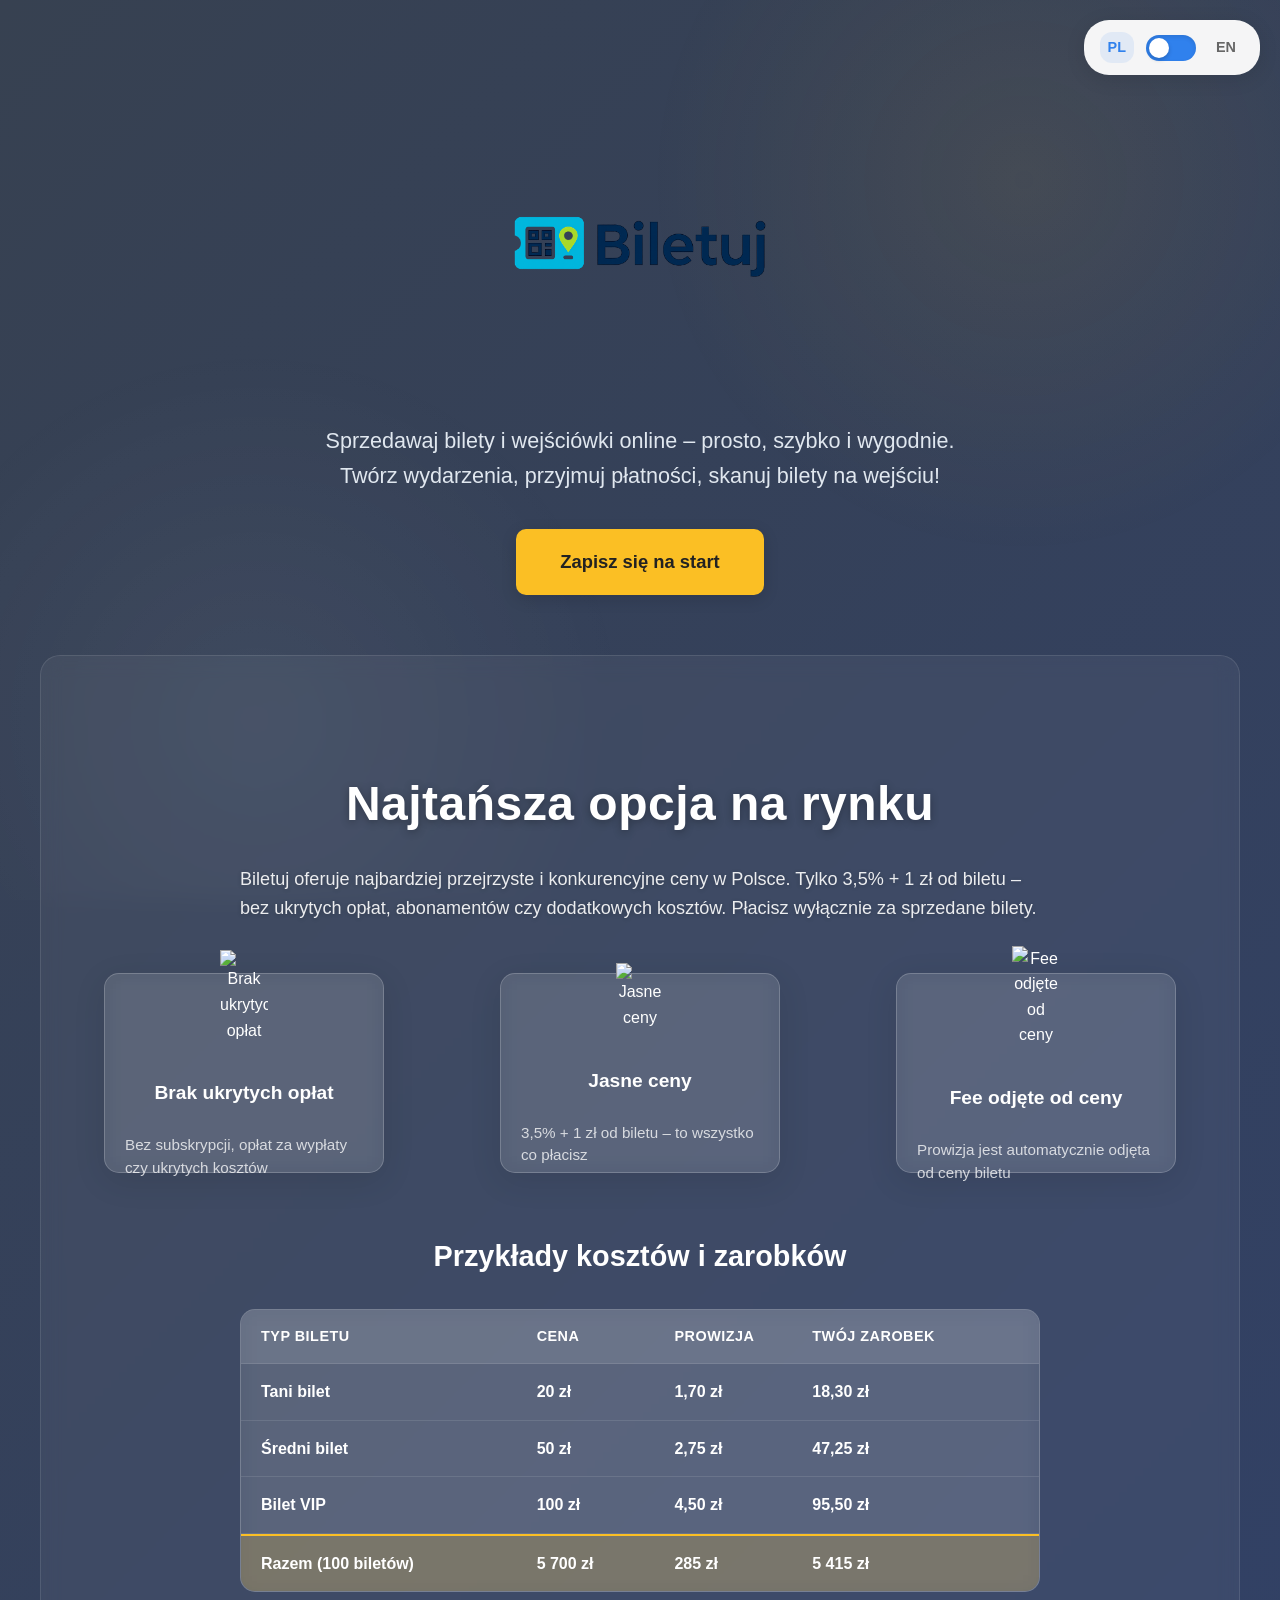
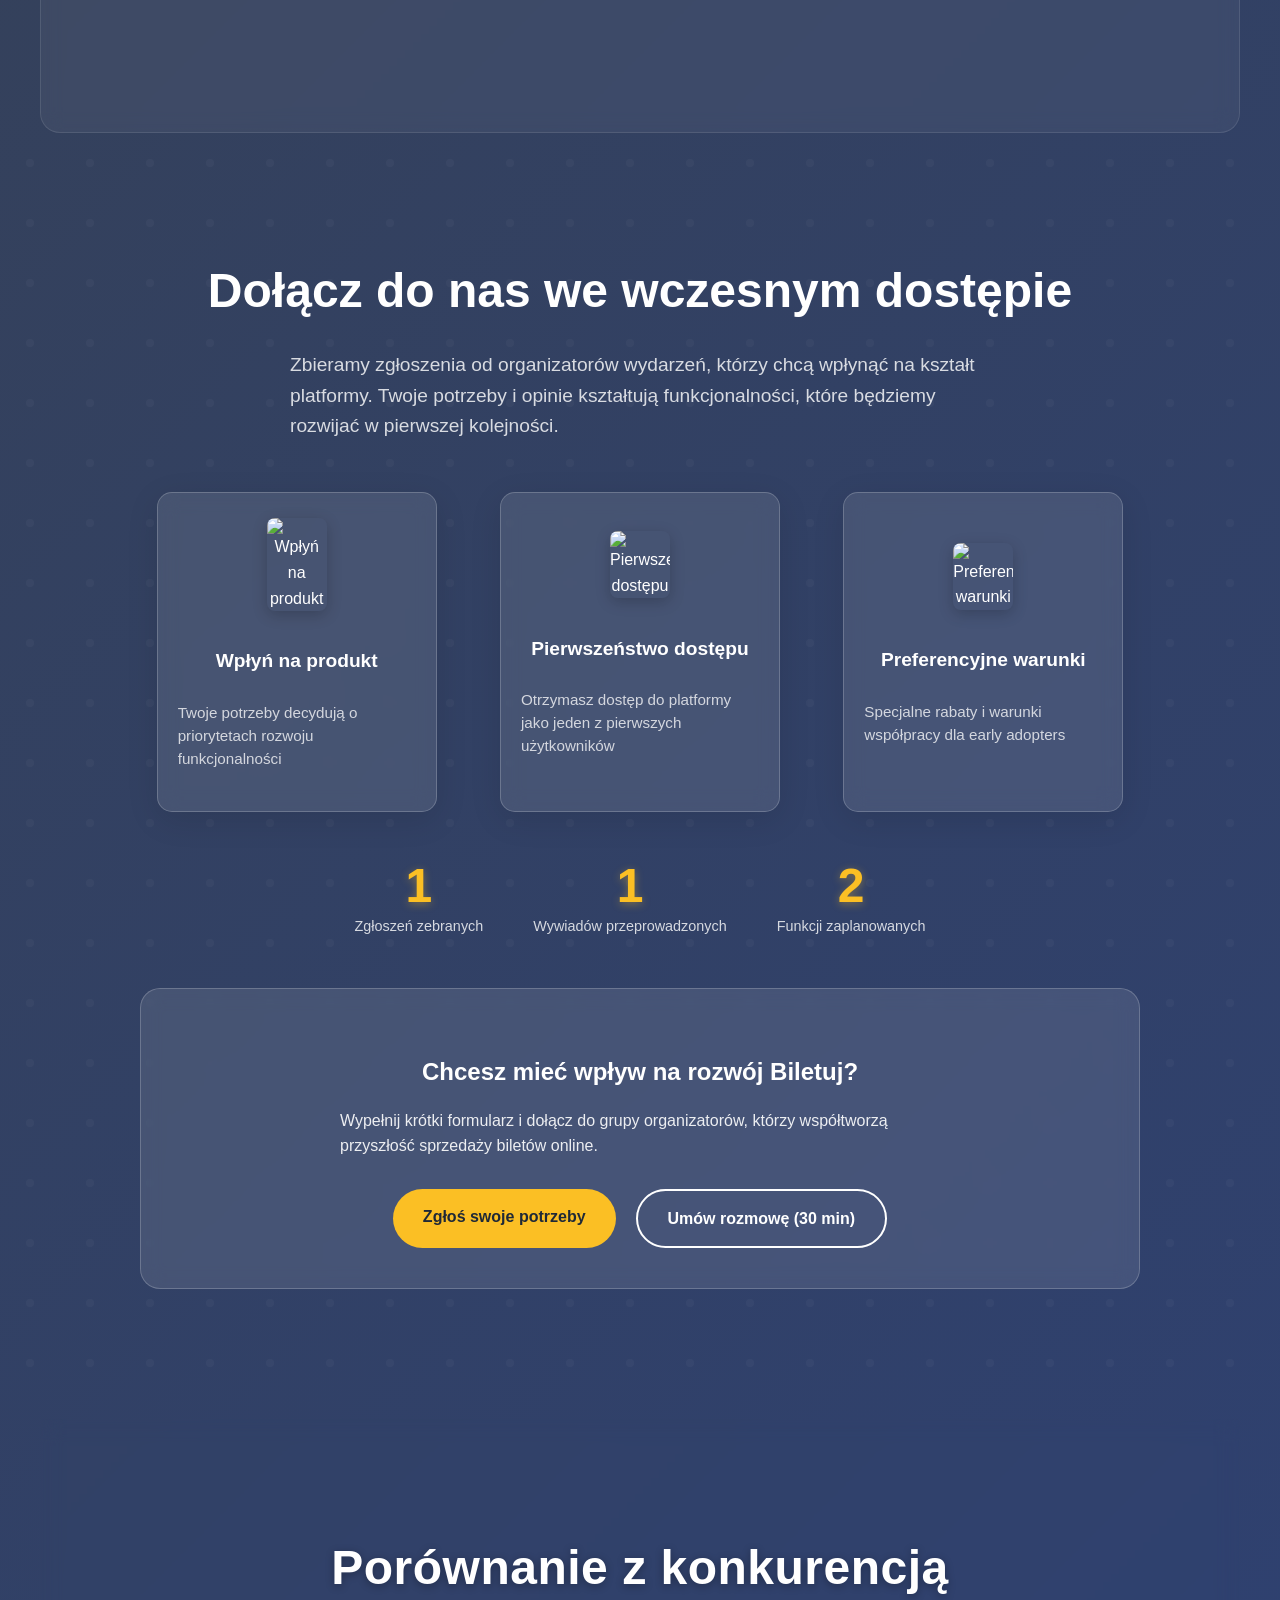
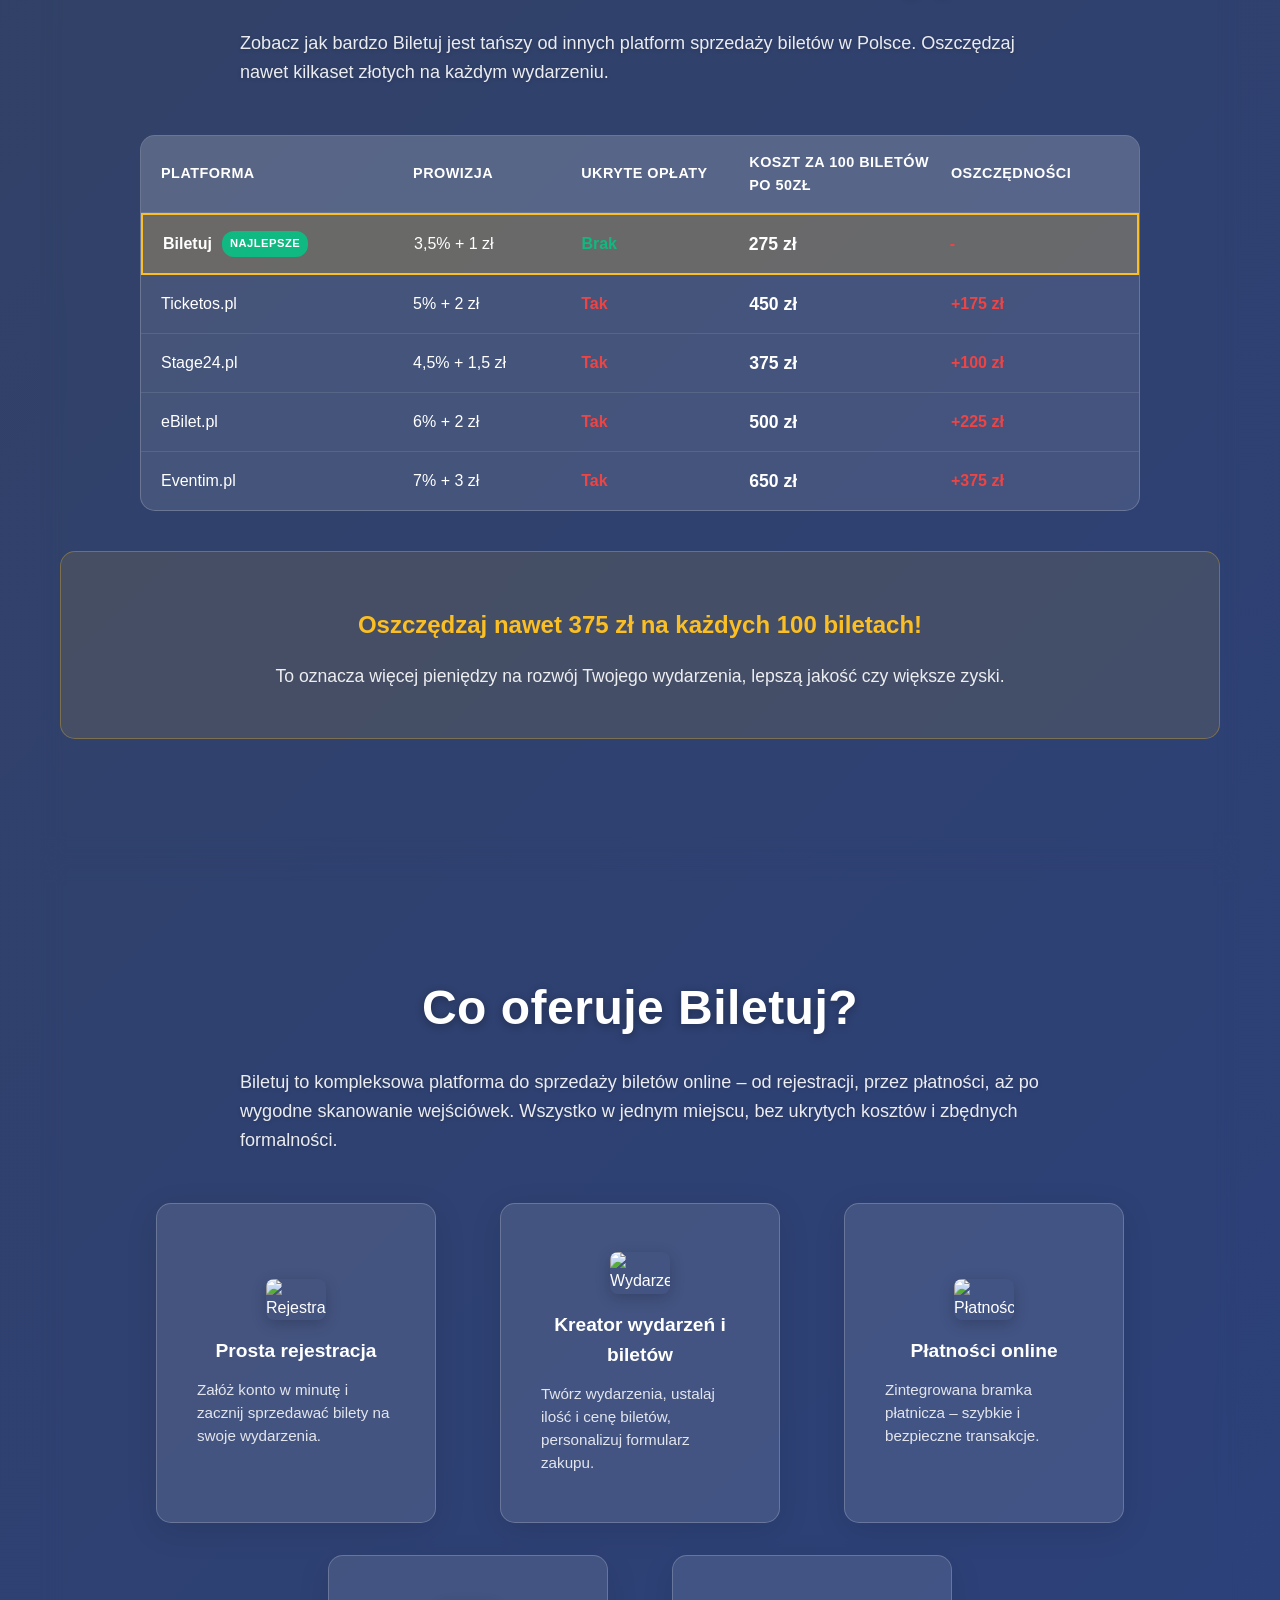
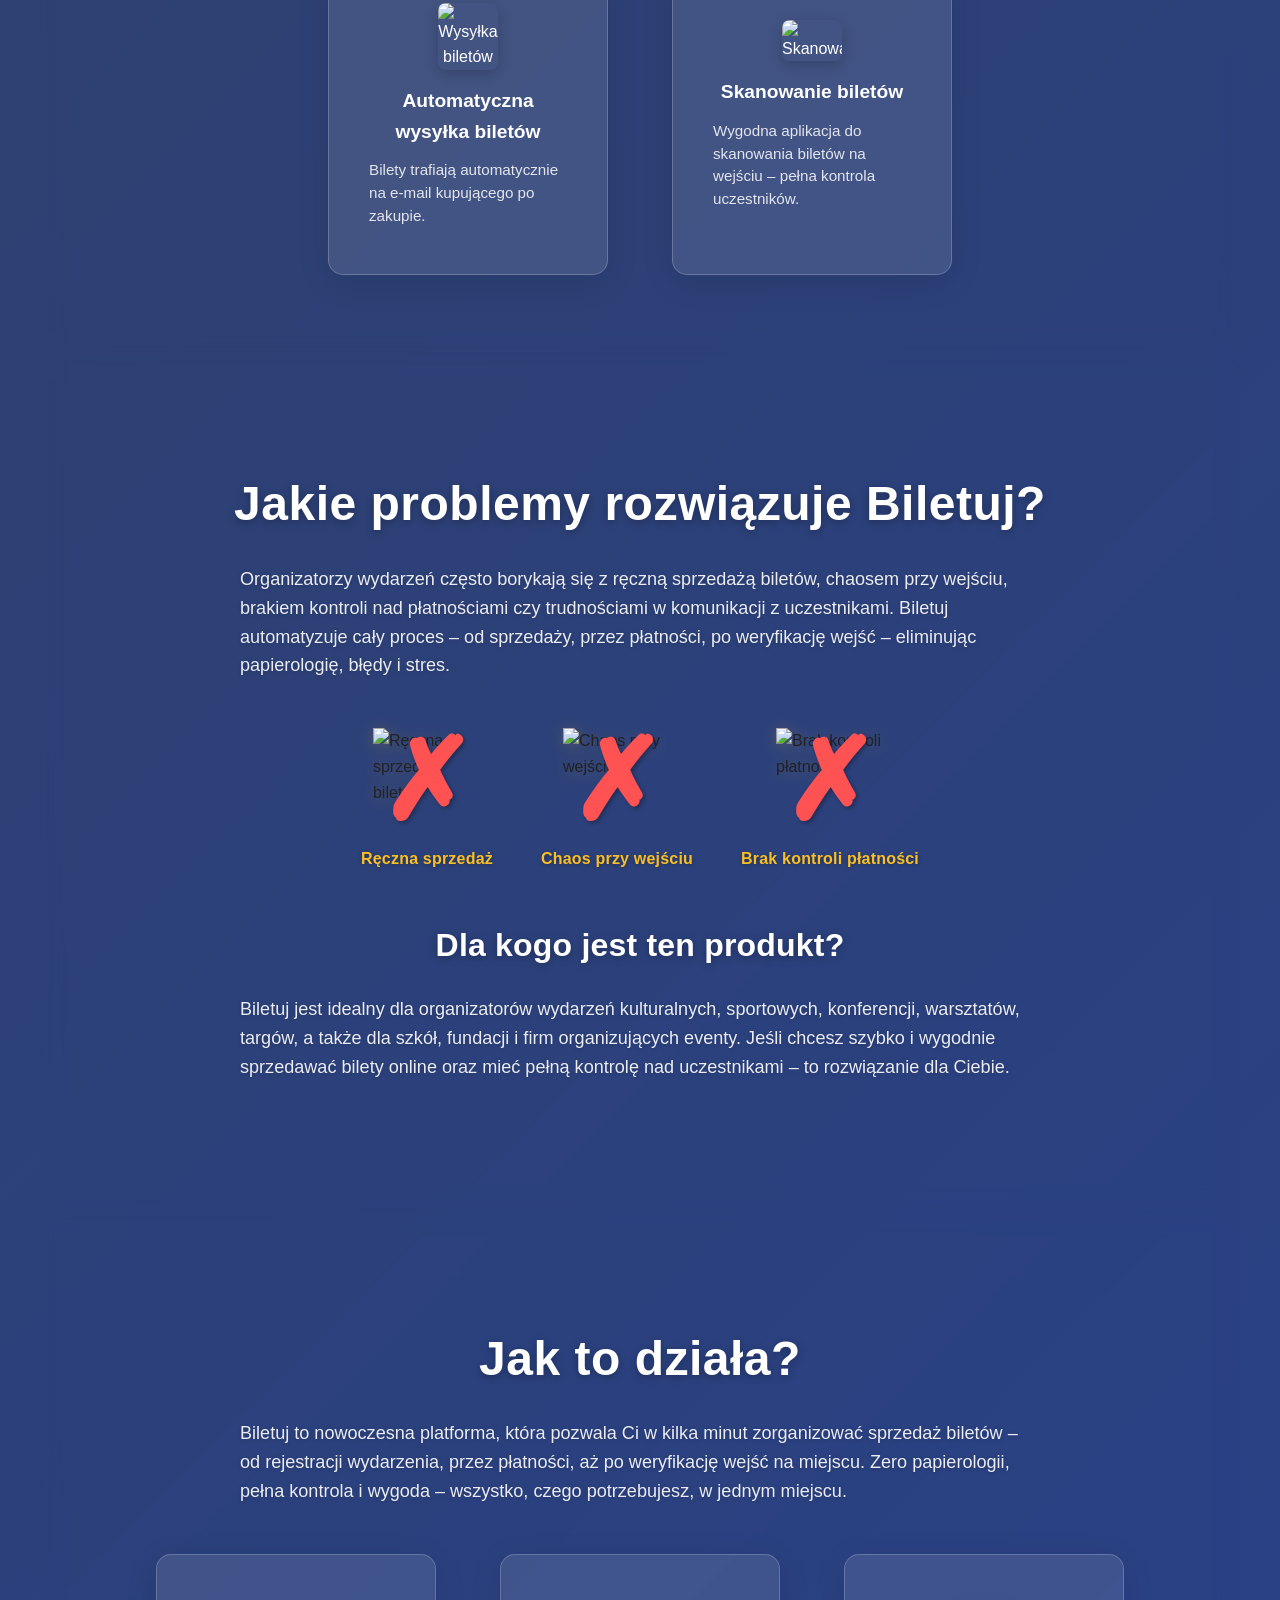
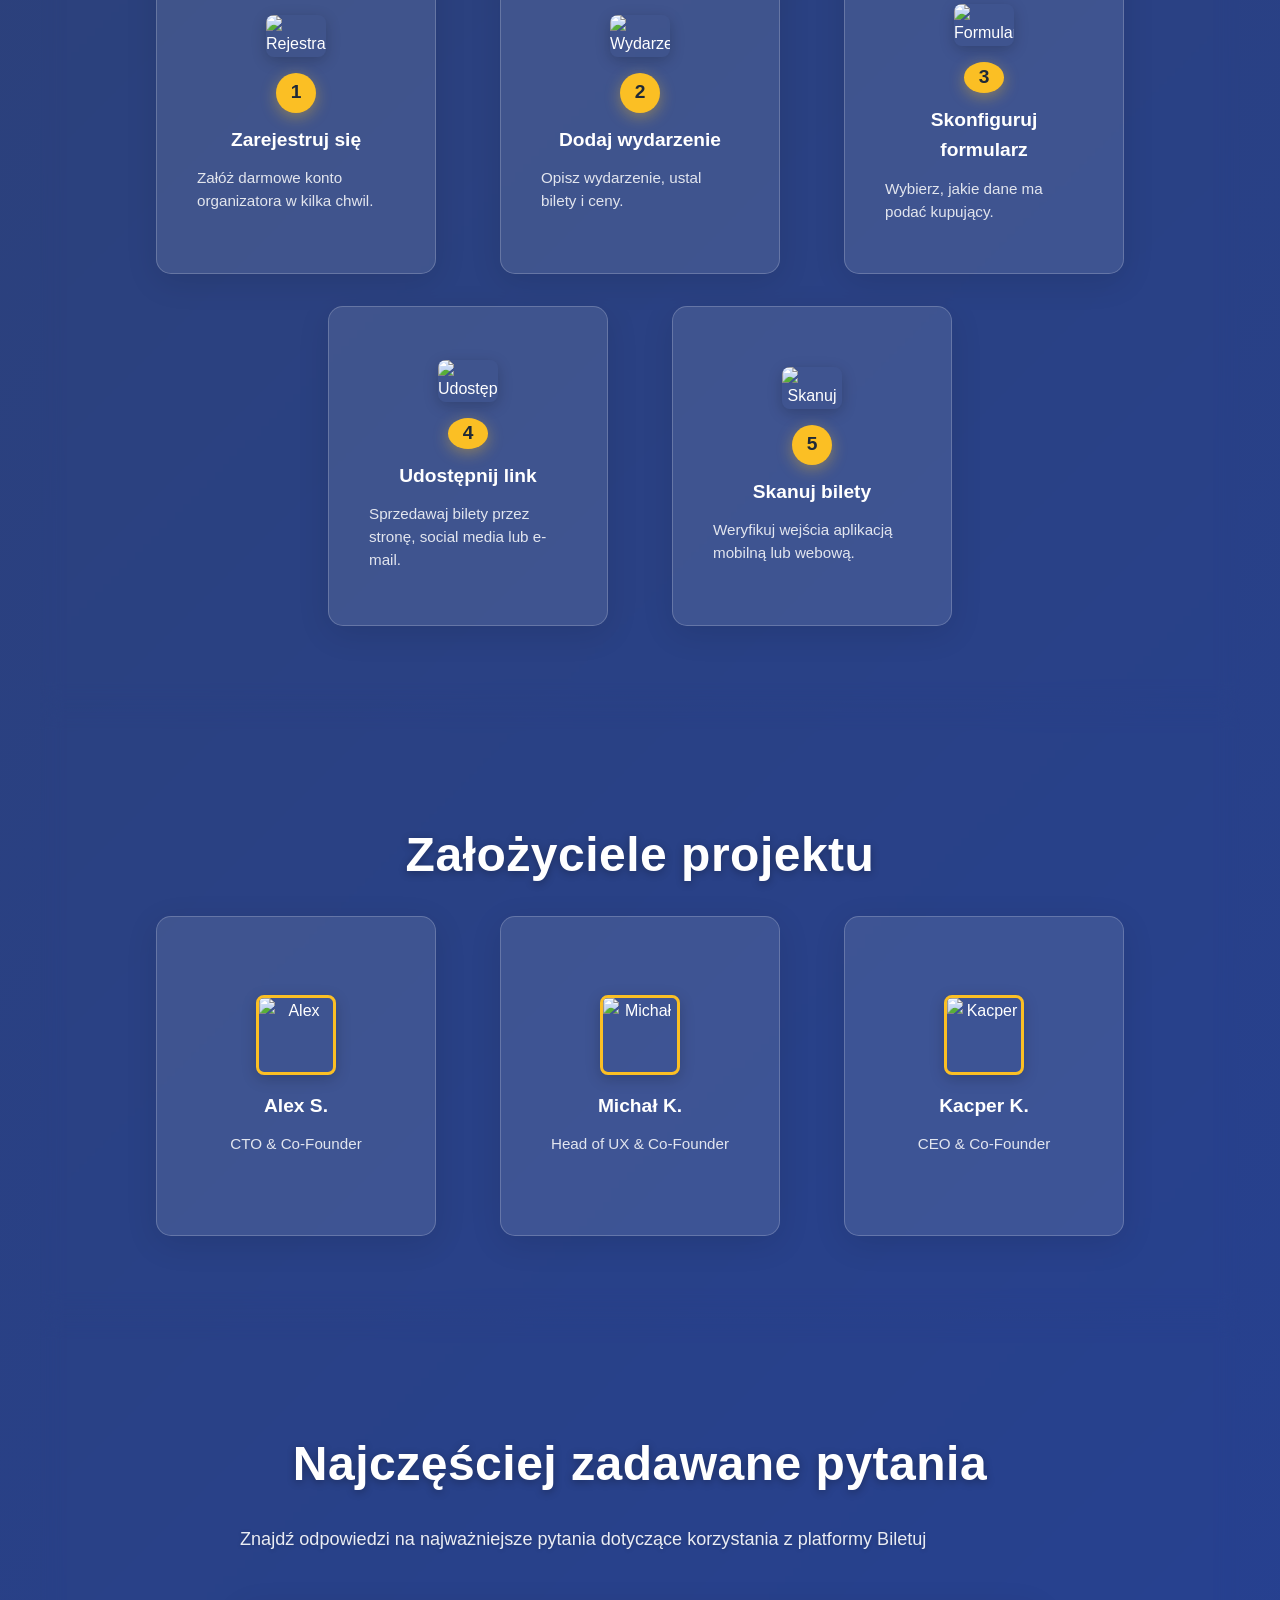
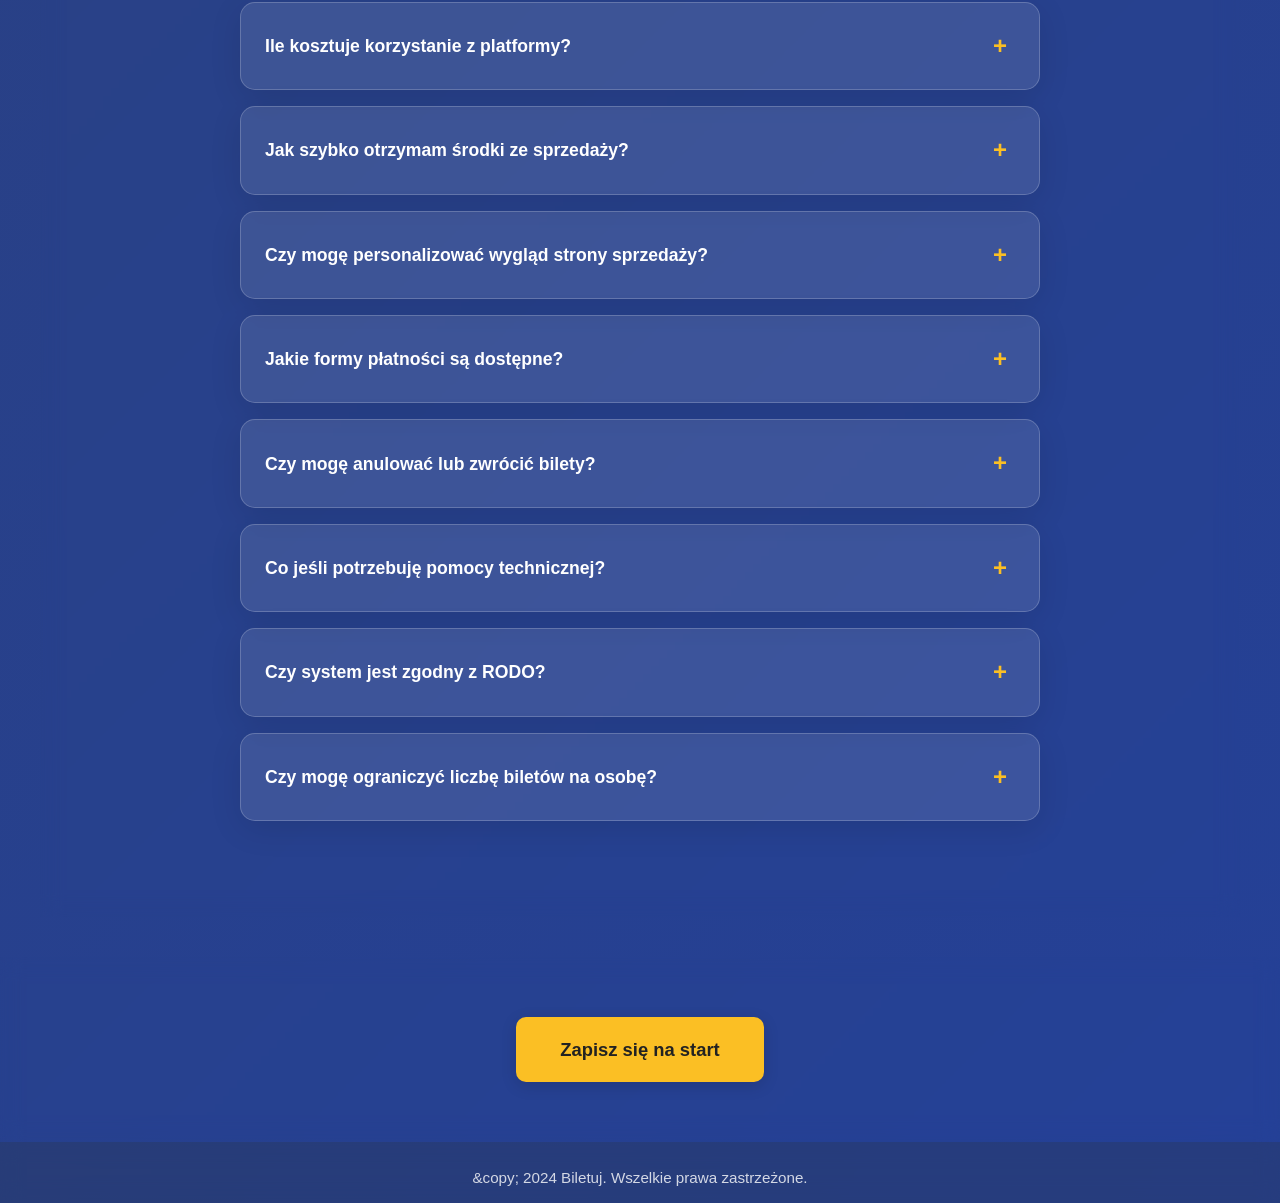
==== commit f49c3fb2: "Add pricing and competition sections to index.html; enhance clarity and user engagement" ====
--- a/index.html
+++ b/index.html
@@ -39,10 +39,77 @@
     </div>
 </section>
 
+<!-- Sekcja - Jesteśmy najtańszą opcją -->
+<section class="section pricing">
+    <h2 class="section-title" data-i18n="pricing.title">Najtańsza opcja na rynku</h2>
+    <div class="section-desc" data-i18n="pricing.description">
+        Biletuj oferuje najbardziej przejrzyste i konkurencyjne ceny w Polsce. Tylko 3,5% + 1 zł od biletu – bez ukrytych opłat, abonamentów czy dodatkowych kosztów. Płacisz wyłącznie za sprzedane bilety.
+    </div>
+
+    <div class="pricing-highlights">
+        <div class="highlight">
+            <img src="https://img.icons8.com/color/48/000000/no-hidden-fee.png" alt="Brak ukrytych opłat">
+            <h3 data-i18n="pricing.noHiddenFees.title">Brak ukrytych opłat</h3>
+            <p data-i18n="pricing.noHiddenFees.desc">Bez subskrypcji, opłat za wypłaty czy ukrytych kosztów</p>
+        </div>
+        <div class="highlight">
+            <img src="https://img.icons8.com/color/48/000000/cheap-2.png" alt="Jasne ceny">
+            <h3 data-i18n="pricing.clearPricing.title">Jasne ceny</h3>
+            <p data-i18n="pricing.clearPricing.desc">3,5% + 1 zł od biletu – to wszystko co płacisz</p>
+        </div>
+        <div class="highlight">
+            <img src="https://img.icons8.com/color/48/000000/money-bag.png" alt="Fee odjęte od ceny">
+            <h3 data-i18n="pricing.feeDeducted.title">Fee odjęte od ceny</h3>
+            <p data-i18n="pricing.feeDeducted.desc">Prowizja jest automatycznie odjęta od ceny biletu</p>
+        </div>
+    </div>
+
+    <div class="pricing-examples">
+        <h3 data-i18n="pricing.examples.title">Przykłady kosztów i zarobków</h3>
+
+        <div class="pricing-table">
+            <div class="table-header">
+                <div data-i18n="pricing.table.ticketType">Typ biletu</div>
+                <div data-i18n="pricing.table.price">Cena</div>
+                <div data-i18n="pricing.table.fee">Prowizja</div>
+                <div data-i18n="pricing.table.earnings">Twój zarobek</div>
+            </div>
+
+            <div class="table-row">
+                <div data-i18n="pricing.table.cheap">Tani bilet</div>
+                <div>20 zł</div>
+                <div>1,70 zł</div>
+                <div>18,30 zł</div>
+            </div>
+
+            <div class="table-row">
+                <div data-i18n="pricing.table.medium">Średni bilet</div>
+                <div>50 zł</div>
+                <div>2,75 zł</div>
+                <div>47,25 zł</div>
+            </div>
+
+            <div class="table-row">
+                <div data-i18n="pricing.table.vip">Bilet VIP</div>
+                <div>100 zł</div>
+                <div>4,50 zł</div>
+                <div>95,50 zł</div>
+            </div>
+
+            <div class="table-row total">
+                <div data-i18n="pricing.table.total">Razem (100 biletów)</div>
+                <div>5 700 zł</div>
+                <div>285 zł</div>
+                <div>5 415 zł</div>
+            </div>
+        </div>
+    </div>
+</section>
+
 <!-- Sekcja Early Access -->
 <section class="early-access">
     <div class="early-access-content">
-        <h2 data-i18n="earlyAccess.title">Pomóż nam stworzyć idealną platformę dla Ciebie</h2>
+        <h2 data-i18n="earlyAccess.title">Dołącz do nas we wczesnym dostępie</h2>
         <p class="early-access-desc" data-i18n="earlyAccess.description">
             Zbieramy zgłoszenia od organizatorów wydarzeń, którzy chcą wpłynąć na kształt platformy.
             Twoje potrzeby i opinie kształtują funkcjonalności, które będziemy rozwijać w pierwszej kolejności.
@@ -91,44 +158,72 @@
                 <a href="https://calendly.com/eejdzent/30min" class="secondary-cta" target="_blank" data-i18n="earlyAccess.cta.secondary">Umów rozmowę (30 min)</a>
             </div>
         </div>
-
-        <div class="process-steps">
-            <div class="step">
-                <div class="step-number">1</div>
-                <div class="step-content">
-                    <h4 data-i18n="earlyAccess.steps.step1.title">Zgłoś się</h4>
-                    <p data-i18n="earlyAccess.steps.step1.desc">Opowiedz nam o swoich potrzebach</p>
-                </div>
-            </div>
-            <div class="step">
-                <div class="step-number">2</div>
-                <div class="step-content">
-                    <h4 data-i18n="earlyAccess.steps.step2.title">Wywiad</h4>
-                    <p data-i18n="earlyAccess.steps.step2.desc">Krótka rozmowa o Twoich wyzwaniach</p>
-                </div>
-            </div>
-            <div class="step">
-                <div class="step-number">3</div>
-                <div class="step-content">
-                    <h4 data-i18n="earlyAccess.steps.step3.title">Współtworzenie</h4>
-                    <p data-i18n="earlyAccess.steps.step3.desc">Razem budujemy idealne rozwiązanie</p>
-                </div>
-            </div>
-            <div class="step">
-                <div class="step-number">4</div>
-                <div class="step-content">
-                    <h4 data-i18n="earlyAccess.steps.step4.title">Early Access</h4>
-                    <p data-i18n="earlyAccess.steps.step4.desc">Pierwszy dostęp do platformy</p>
-                </div>
-            </div>
-        </div>
-
-        <div class="social-proof-mini">
-            <p class="testimonial-quote" data-i18n="earlyAccess.testimonial.quote">
-                "Dzięki temu, że mogłem wpłynąć na rozwój funkcji, platforma idealnie odpowiada na potrzeby moich wydarzeń"
-            </p>
-            <span class="testimonial-author" data-i18n="earlyAccess.testimonial.author">- Marcin, organizator konferencji tech</span>
-        </div>
+    </div>
+</section>
+
+<!-- Sekcja porównanie z konkurencją -->
+<section class="section competition">
+    <h2 class="section-title" data-i18n="competition.title">Porównanie z konkurencją</h2>
+    <div class="section-desc" data-i18n="competition.description">
+        Zobacz jak bardzo Biletuj jest tańszy od innych platform sprzedaży biletów w Polsce. Oszczędzaj nawet kilkaset złotych na każdym wydarzeniu.
+    </div>
+
+    <div class="comparison-table">
+        <div class="comparison-header">
+            <div data-i18n="competition.platform">Platforma</div>
+            <div data-i18n="competition.fee">Prowizja</div>
+            <div data-i18n="competition.hiddenFees">Ukryte opłaty</div>
+            <div data-i18n="competition.cost100">Koszt za 100 biletów po 50zł</div>
+            <div data-i18n="competition.savings">Oszczędności</div>
+        </div>
+
+        <div class="comparison-row biletuj">
+            <div class="platform-name">
+                <strong>Biletuj</strong>
+                <span class="badge">NAJLEPSZE</span>
+            </div>
+            <div>3,5% + 1 zł</div>
+            <div class="no-fees">Brak</div>
+            <div class="cost">275 zł</div>
+            <div class="savings">-</div>
+        </div>
+
+        <div class="comparison-row">
+            <div>Ticketos.pl</div>
+            <div>5% + 2 zł</div>
+            <div class="has-fees">Tak</div>
+            <div class="cost">450 zł</div>
+            <div class="savings">+175 zł</div>
+        </div>
+
+        <div class="comparison-row">
+            <div>Stage24.pl</div>
+            <div>4,5% + 1,5 zł</div>
+            <div class="has-fees">Tak</div>
+            <div class="cost">375 zł</div>
+            <div class="savings">+100 zł</div>
+        </div>
+
+        <div class="comparison-row">
+            <div>eBilet.pl</div>
+            <div>6% + 2 zł</div>
+            <div class="has-fees">Tak</div>
+            <div class="cost">500 zł</div>
+            <div class="savings">+225 zł</div>
+        </div>
+
+        <div class="comparison-row">
+            <div>Eventim.pl</div>
+            <div>7% + 3 zł</div>
+            <div class="has-fees">Tak</div>
+            <div class="cost">650 zł</div>
+            <div class="savings">+375 zł</div>
+        </div>
+    </div>
+
+    <div class="savings-highlight">
+        <h3 data-i18n="competition.savingsTitle">Oszczędzaj nawet 375 zł na każdych 100 biletach!</h3>
+        <p data-i18n="competition.savingsDesc">To oznacza więcej pieniędzy na rozwój Twojego wydarzenia, lepszą jakość czy większe zyski.</p>
     </div>
 </section>
 
@@ -213,7 +308,7 @@
         <div class="card">
             <div class="card-inner">
                 <div class="card-front">
-                    <img src="https://img.icons8.com/color/48/000000/qr-code.png" alt="Skanowanie">
+                    <img src="https://img.icons8.com/?size=100&id=TYZP6liMd2uZ&format=png&color=000000" alt="Skanowanie">
                     <h3 data-i18n="features.scanning.title">Skanowanie biletów</h3>
                     <p data-i18n="features.scanning.short">Wygodna aplikacja do skanowania biletów na wejściu – pełna
                         kontrola uczestników.</p>
@@ -240,15 +335,15 @@
     </div>
 <div class="problems-icons">
     <div class="problem-icon">
-        <img src="https://img.icons8.com/color/48/000000/hand-with-pen.png" alt="Ręczna sprzedaż biletów">
+        <img src="https://img.icons8.com/?size=100&id=13032&format=png&color=000000" alt="Ręczna sprzedaż biletów">
         <div class="problem-icon-label" data-i18n="problems.manual_sales">Ręczna sprzedaż</div>
     </div>
     <div class="problem-icon">
-        <img src="https://img.icons8.com/color/48/000000/crowd.png" alt="Chaos przy wejściu">
+        <img src="https://img.icons8.com/?size=100&id=110276&format=png&color=000000" alt="Chaos przy wejściu">
         <div class="problem-icon-label" data-i18n="problems.entrance_chaos">Chaos przy wejściu</div>
     </div>
     <div class="problem-icon">
-        <img src="https://img.icons8.com/color/48/000000/no-money.png" alt="Brak kontroli płatności">
+        <img src="https://img.icons8.com/?size=100&id=114317&format=png&color=000000" alt="Brak kontroli płatności">
         <div class="problem-icon-label" data-i18n="problems.payment_control">Brak kontroli płatności</div>
     </div>
 </div>
@@ -340,7 +435,7 @@
         <div class="card">
             <div class="card-inner">
                 <div class="card-front">
-                    <img src="https://img.icons8.com/color/48/000000/qr-code.png" alt="Skanuj">
+                    <img src="https://img.icons8.com/?size=100&id=TYZP6liMd2uZ&format=png&color=000000" alt="Skanuj">
                     <div class="step-number">5</div>
                     <h3 data-i18n="howItWorks.step5.title">Skanuj bilety</h3>
                     <p data-i18n="howItWorks.step5.short">Weryfikuj wejścia aplikacją mobilną lub webową.</p>
@@ -430,7 +525,7 @@
             </div>
             <div class="faq-answer">
                 <p data-i18n="faq.pricing.a">Rejestracja i tworzenie wydarzeń jest całkowicie darmowe. Pobieramy jedynie
-                    prowizję od sprzedanych biletów - 3% + 1 zł od każdego biletu. Bez ukrytych opłat, bez miesięcznych
+                    prowizję od sprzedanych biletów - 3,5% + 1 zł od każdego biletu. Bez ukrytych opłat, bez miesięcznych
                     abonamentów. Płacisz tylko za sprzedane bilety.</p>
             </div>
         </div>
@@ -443,7 +538,7 @@
             <div class="faq-answer">
                 <p data-i18n="faq.payout.a">Środki są wypłacane automatycznie w cyklu tygodniowym na Twoje konto
                     bankowe. Po zakończeniu wydarzenia możesz poprosić o natychmiastową wypłatę, która realizowana jest
-                    w ciągu 24 godzin.</p>
+                    w ciągu 24 godzin - bez dodatkowych opłat.</p>
             </div>
         </div>
 
--- a/style.css
+++ b/style.css
@@ -275,6 +275,214 @@
         opacity: 1;
         transform: translateY(0);
     }
+}
+
+/* PRICING SECTION */
+.pricing {
+    background: rgba(255, 255, 255, 0.05);
+    border-radius: 20px;
+    margin: 20px;
+    border: 1px solid rgba(255, 255, 255, 0.1);
+}
+
+.pricing-highlights {
+    display: grid;
+    grid-template-columns: repeat(auto-fit, minmax(250px, 1fr));
+    gap: 30px;
+    margin: 50px 0;
+}
+
+.highlight {
+    background: rgba(255, 255, 255, 0.1);
+    padding: 30px 20px;
+    border-radius: 15px;
+    backdrop-filter: blur(10px);
+    border: 1px solid rgba(255, 255, 255, 0.2);
+    transition: all 0.3s ease;
+    cursor: pointer;
+    display: flex;
+    flex-direction: column;
+    align-items: center;
+    justify-content: center;
+    text-align: center;
+    color: white;
+    box-shadow: 0 8px 32px rgba(0, 0, 0, 0.1);
+    width: 280px;
+    height: 200px;
+    margin: 0 auto;
+}
+
+.highlight:hover {
+    transform: translateY(-8px);
+    background: rgba(255, 255, 255, 0.15);
+    border: 1px solid rgba(255, 255, 255, 0.3);
+    box-shadow: 0 15px 40px rgba(0, 0, 0, 0.2);
+}
+
+.highlight img {
+    width: 48px;
+    margin-bottom: 16px;
+}
+
+.highlight h3 {
+    margin-bottom: 10px;
+    font-size: 1.2em;
+    font-weight: 600;
+    color: #ffffff;
+}
+
+.highlight p {
+    opacity: 0.9;
+    font-size: 0.95em;
+    line-height: 1.5;
+    color: rgba(255, 255, 255, 0.85);
+    text-align: left;
+}
+
+.pricing-examples {
+    margin: 60px 0;
+}
+
+.pricing-examples h3 {
+    text-align: center;
+    color: #ffffff;
+    font-size: 1.8rem;
+    margin-bottom: 30px;
+    font-weight: 600;
+}
+
+.pricing-table {
+    background: rgba(255, 255, 255, 0.1);
+    border-radius: 15px;
+    overflow: hidden;
+    backdrop-filter: blur(10px);
+    border: 1px solid rgba(255, 255, 255, 0.2);
+    max-width: 800px;
+    margin: 0 auto;
+}
+
+.table-header,
+.table-row {
+    display: grid;
+    grid-template-columns: 2fr 1fr 1fr 1.5fr;
+    padding: 15px 20px;
+    border-bottom: 1px solid rgba(255, 255, 255, 0.1);
+    color: white;
+    font-weight: 600;
+}
+
+.table-header {
+    background: rgba(255, 255, 255, 0.1);
+    font-weight: 700;
+    font-size: 0.9em;
+    text-transform: uppercase;
+    letter-spacing: 0.5px;
+}
+
+.table-row:last-child {
+    border-bottom: none;
+}
+
+.table-row.total {
+    background: rgba(251, 191, 36, 0.2);
+    font-weight: 700;
+    border-top: 2px solid #fbbf24;
+}
+
+/* COMPARISON SECTION */
+.comparison-table {
+    background: rgba(255, 255, 255, 0.1);
+    border-radius: 15px;
+    overflow: hidden;
+    backdrop-filter: blur(10px);
+    border: 1px solid rgba(255, 255, 255, 0.2);
+    max-width: 1000px;
+    margin: 0 auto;
+}
+
+.comparison-header,
+.comparison-row {
+    display: grid;
+    grid-template-columns: 1.5fr 1fr 1fr 1.2fr 1fr;
+    padding: 15px 20px;
+    border-bottom: 1px solid rgba(255, 255, 255, 0.1);
+    color: white;
+    align-items: center;
+}
+
+.comparison-header {
+    background: rgba(255, 255, 255, 0.1);
+    font-weight: 700;
+    font-size: 0.9em;
+    text-transform: uppercase;
+    letter-spacing: 0.5px;
+}
+
+.comparison-row:last-child {
+    border-bottom: none;
+}
+
+.comparison-row.biletuj {
+    background: rgba(251, 191, 36, 0.2);
+    border: 2px solid #fbbf24;
+    position: relative;
+}
+
+.platform-name {
+    display: flex;
+    align-items: center;
+    gap: 10px;
+}
+
+.badge {
+    background: #10b981;
+    color: white;
+    padding: 4px 8px;
+    border-radius: 12px;
+    font-size: 0.7em;
+    font-weight: 700;
+    text-transform: uppercase;
+    letter-spacing: 0.5px;
+}
+
+.no-fees {
+    color: #10b981;
+    font-weight: 600;
+}
+
+.has-fees {
+    color: #ef4444;
+    font-weight: 600;
+}
+
+.cost {
+    font-weight: 700;
+    font-size: 1.1em;
+}
+
+.savings {
+    font-weight: 700;
+    color: #ef4444;
+}
+
+.savings-highlight {
+    text-align: center;
+    margin: 40px 0;
+    padding: 30px;
+    background: rgba(251, 191, 36, 0.1);
+    border-radius: 15px;
+    border: 1px solid rgba(251, 191, 36, 0.3);
+}
+
+.savings-highlight h3 {
+    color: #fbbf24;
+    font-size: 1.5em;
+    margin-bottom: 15px;
+}
+
+.savings-highlight p {
+    color: rgba(255, 255, 255, 0.9);
+    font-size: 1.1em;
 }
 
 /* EARLY ACCESS SECTION */
@@ -928,6 +1136,26 @@
         grid-column: auto;
         grid-row: auto;
     }
+
+    .comparison-header,
+    .comparison-row {
+        grid-template-columns: 1fr;
+        gap: 10px;
+        padding: 10px;
+        text-align: center;
+    }
+
+    .comparison-header > div,
+    .comparison-row > div {
+        padding: 5px 0;
+    }
+
+    .table-header,
+    .table-row {
+        grid-template-columns: 1fr;
+        gap: 10px;
+        text-align: center;
+    }
 }
 
 @media (max-width: 768px) {
@@ -965,7 +1193,8 @@
     }
 
     .card,
-    .benefit {
+    .benefit,
+    .highlight {
         width: 100%;
         max-width: 320px;
         height: 280px;
@@ -973,7 +1202,8 @@
 
     .cards-grid,
     .cards-grid.pyramid,
-    .benefits-grid {
+    .benefits-grid,
+    .pricing-highlights {
         grid-template-columns: 1fr;
         gap: 24px;
     }
@@ -1000,7 +1230,7 @@
     .problem-icon::after {
         width: 80px; /* Szerokość ikony na mobile powiększona */
         height: 80px; /* Wysokość ikony na mobile powiększona */
-        font-size: 2em; /* Proporcjonalnie dostosowany X (2.5em * 2) */
+        font-size: 5em; /* Proporcjonalnie dostosowany X */
     }
 
     .problem-icon-label {
@@ -1064,7 +1294,8 @@
     }
 
     .card,
-    .benefit {
+    .benefit,
+    .highlight {
         height: 260px;
         padding: 20px 16px;
     }
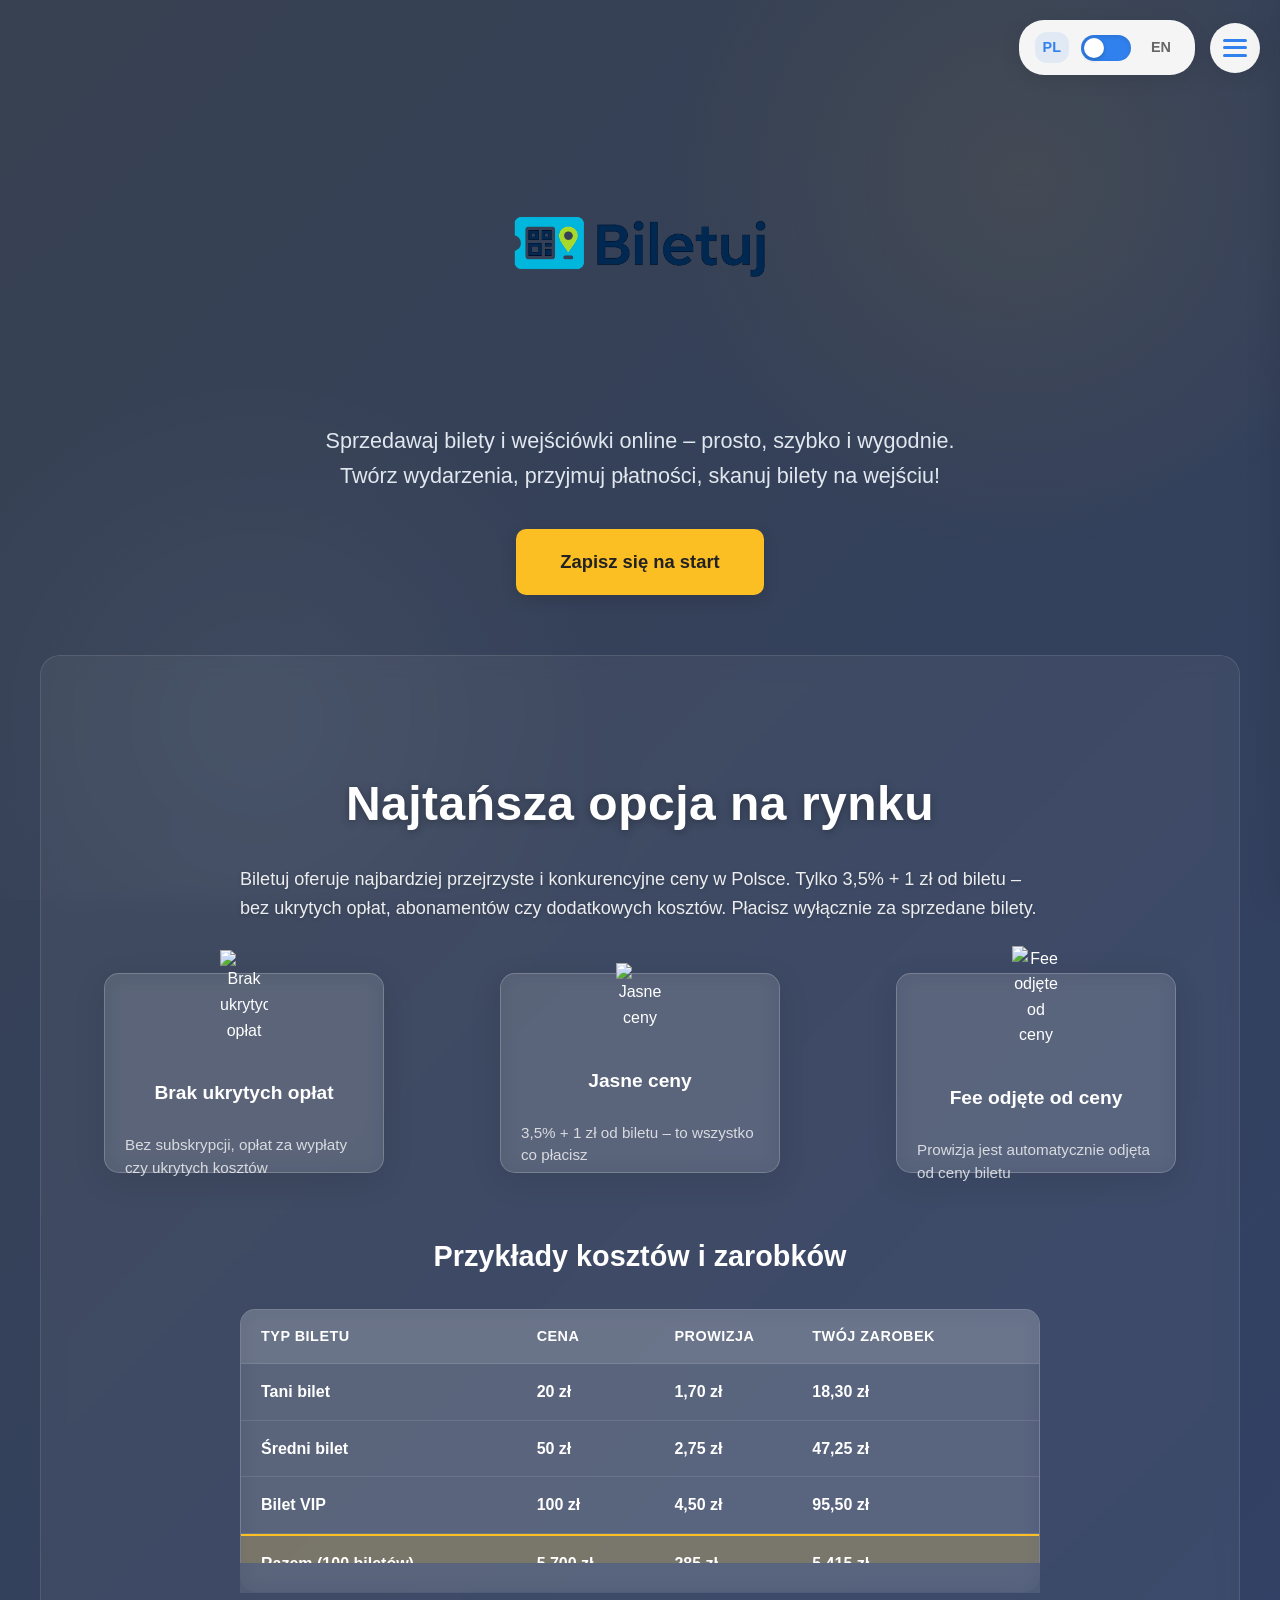
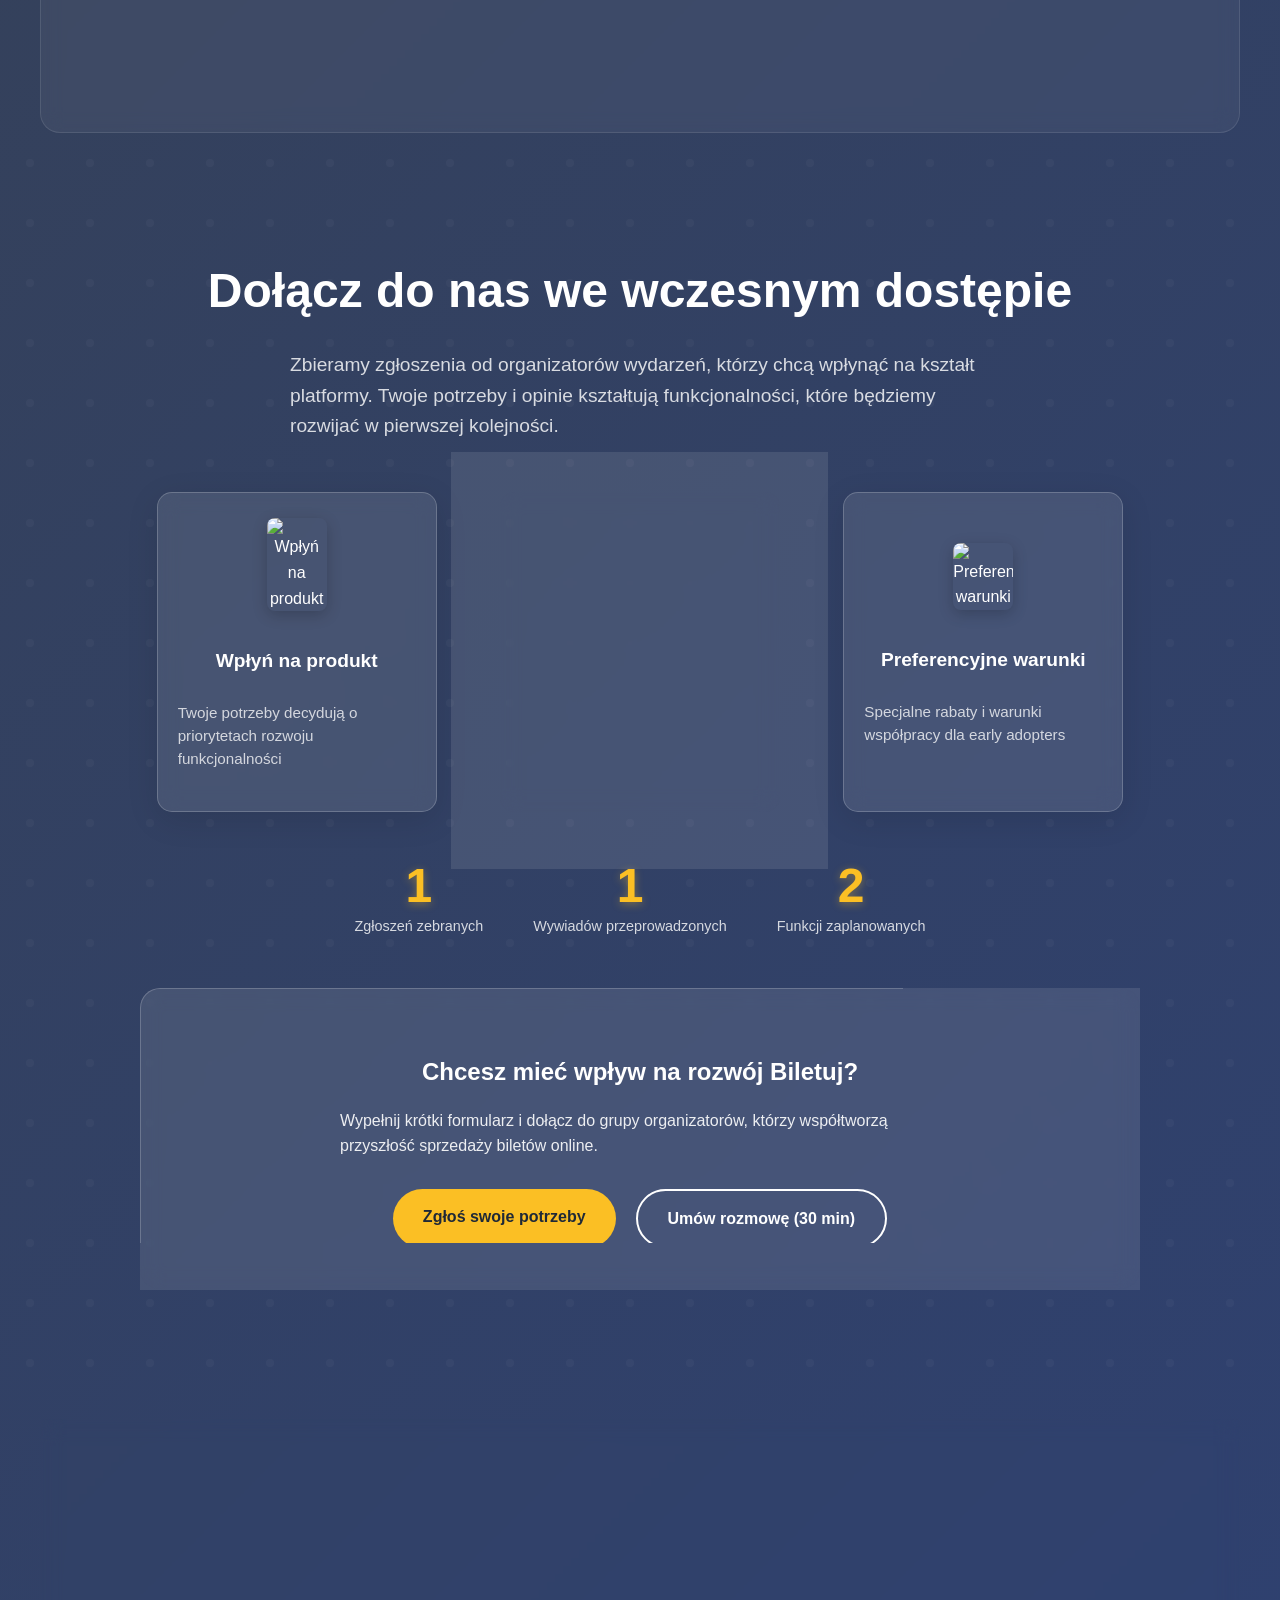
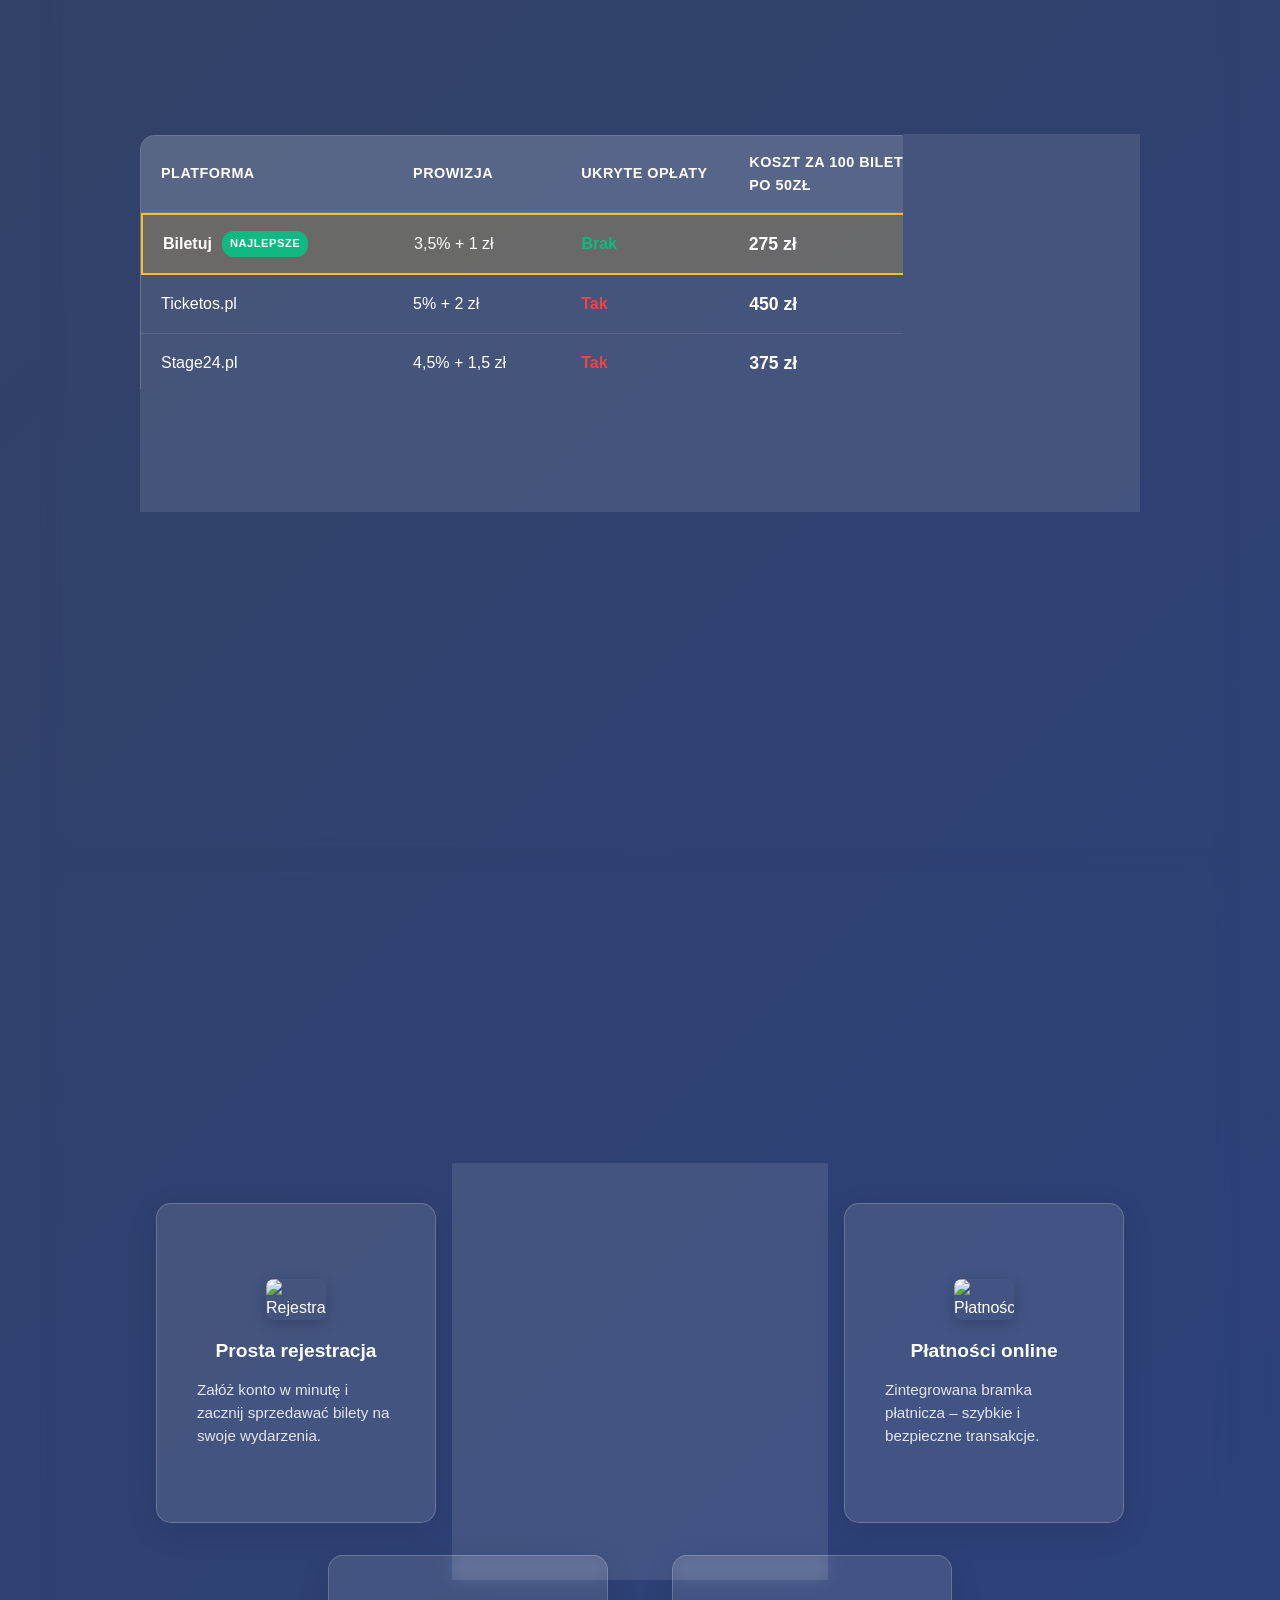
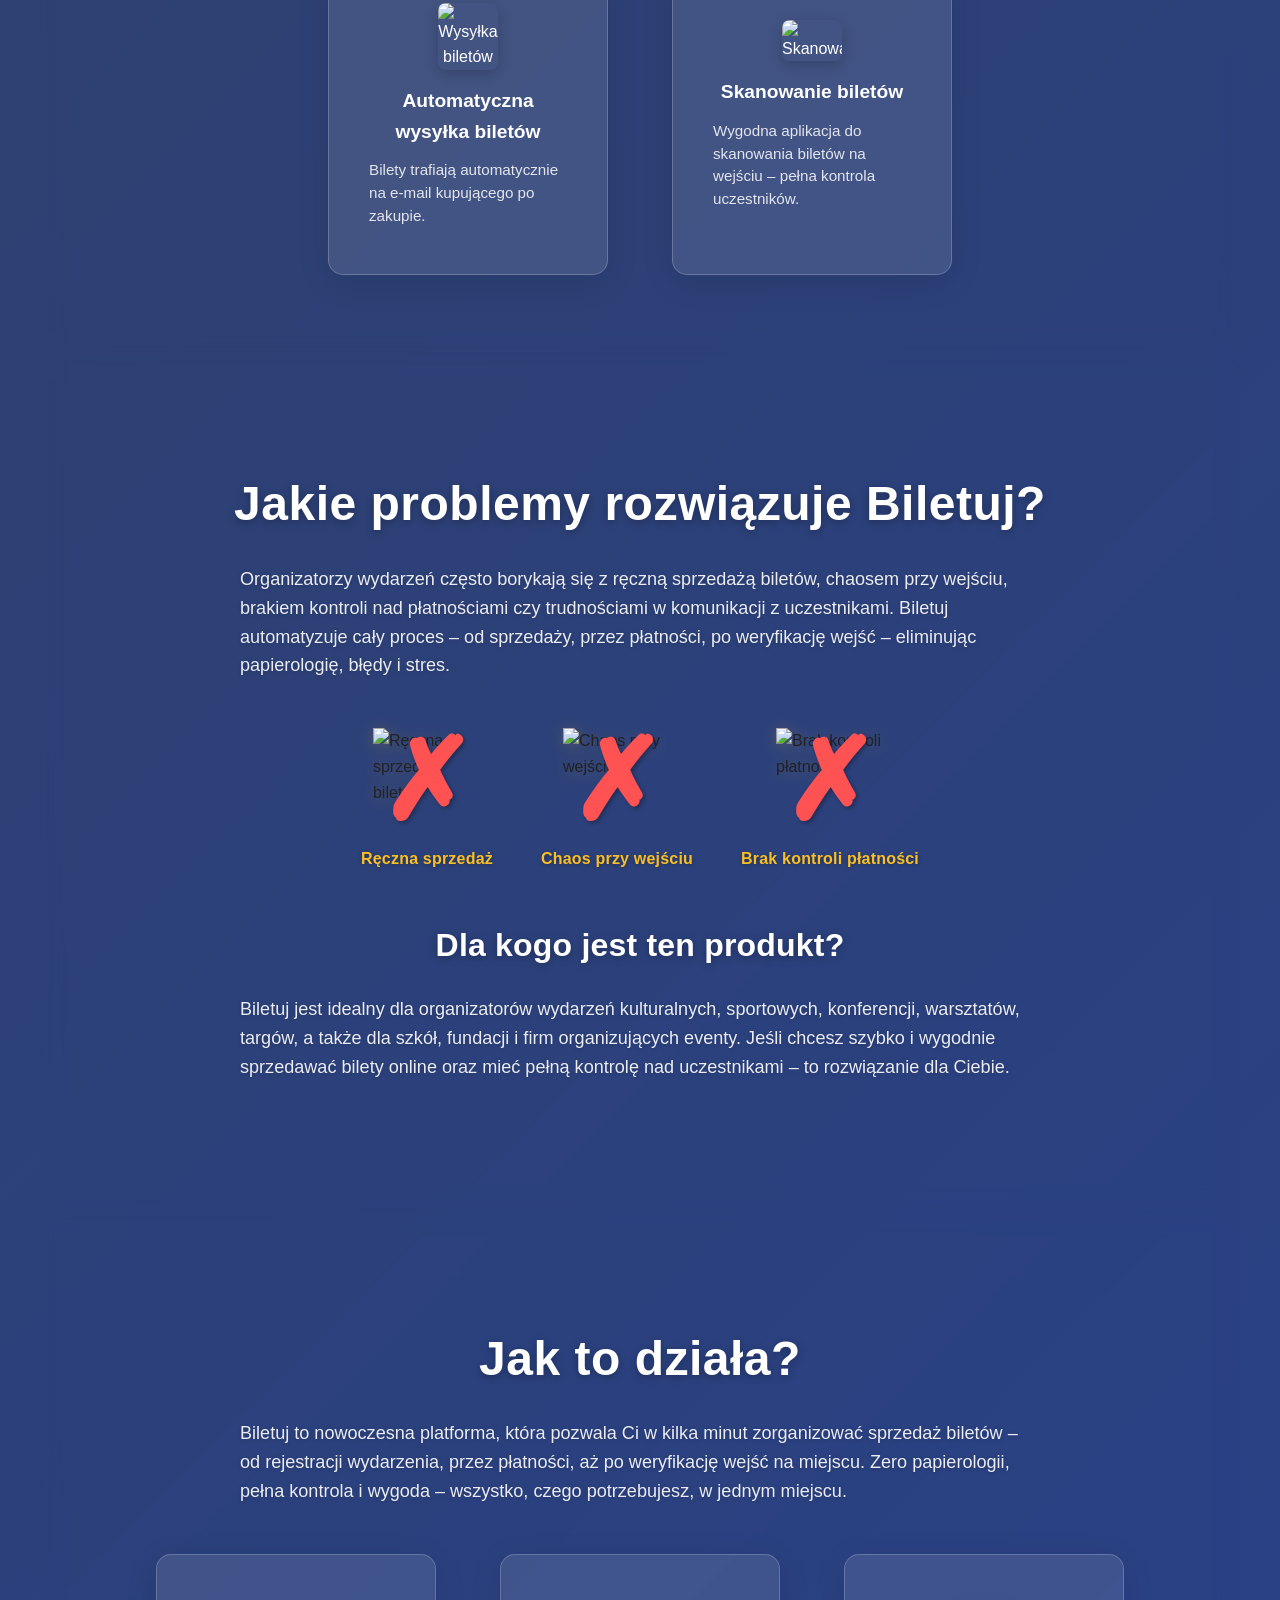
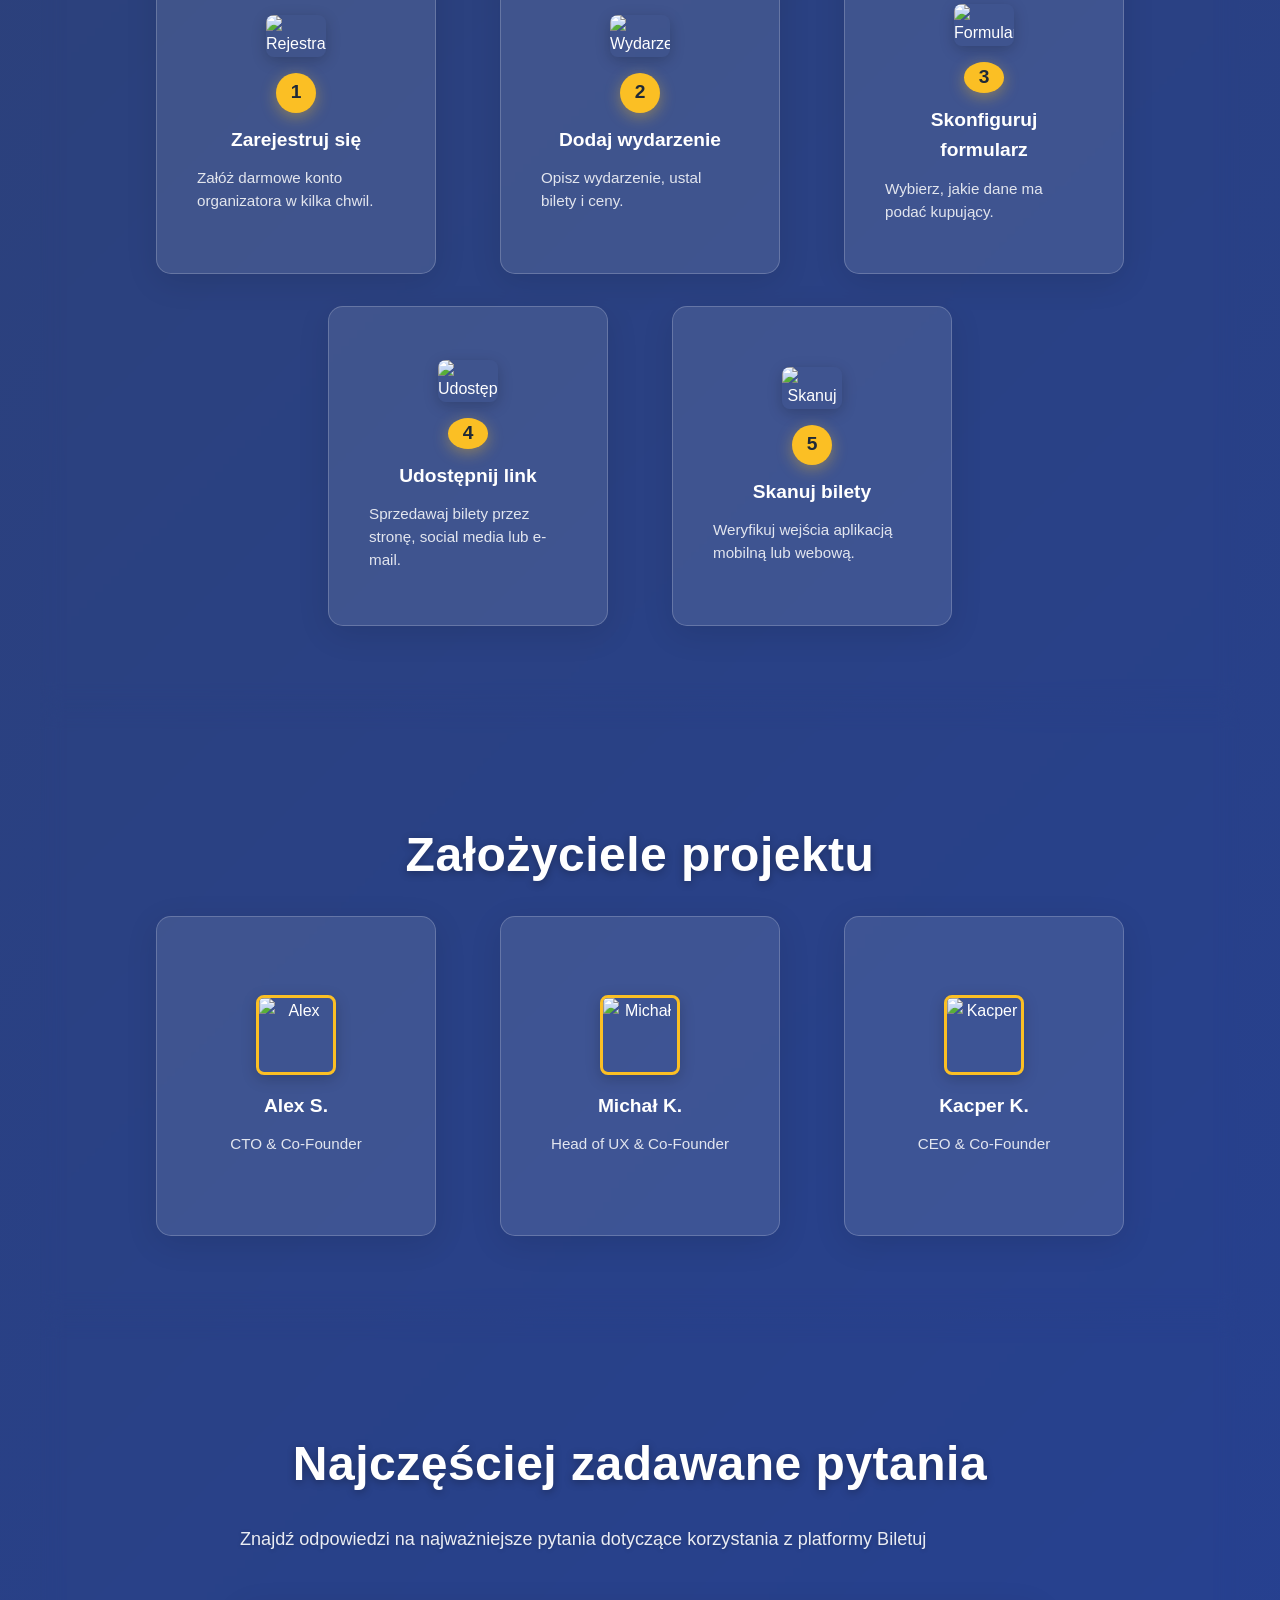
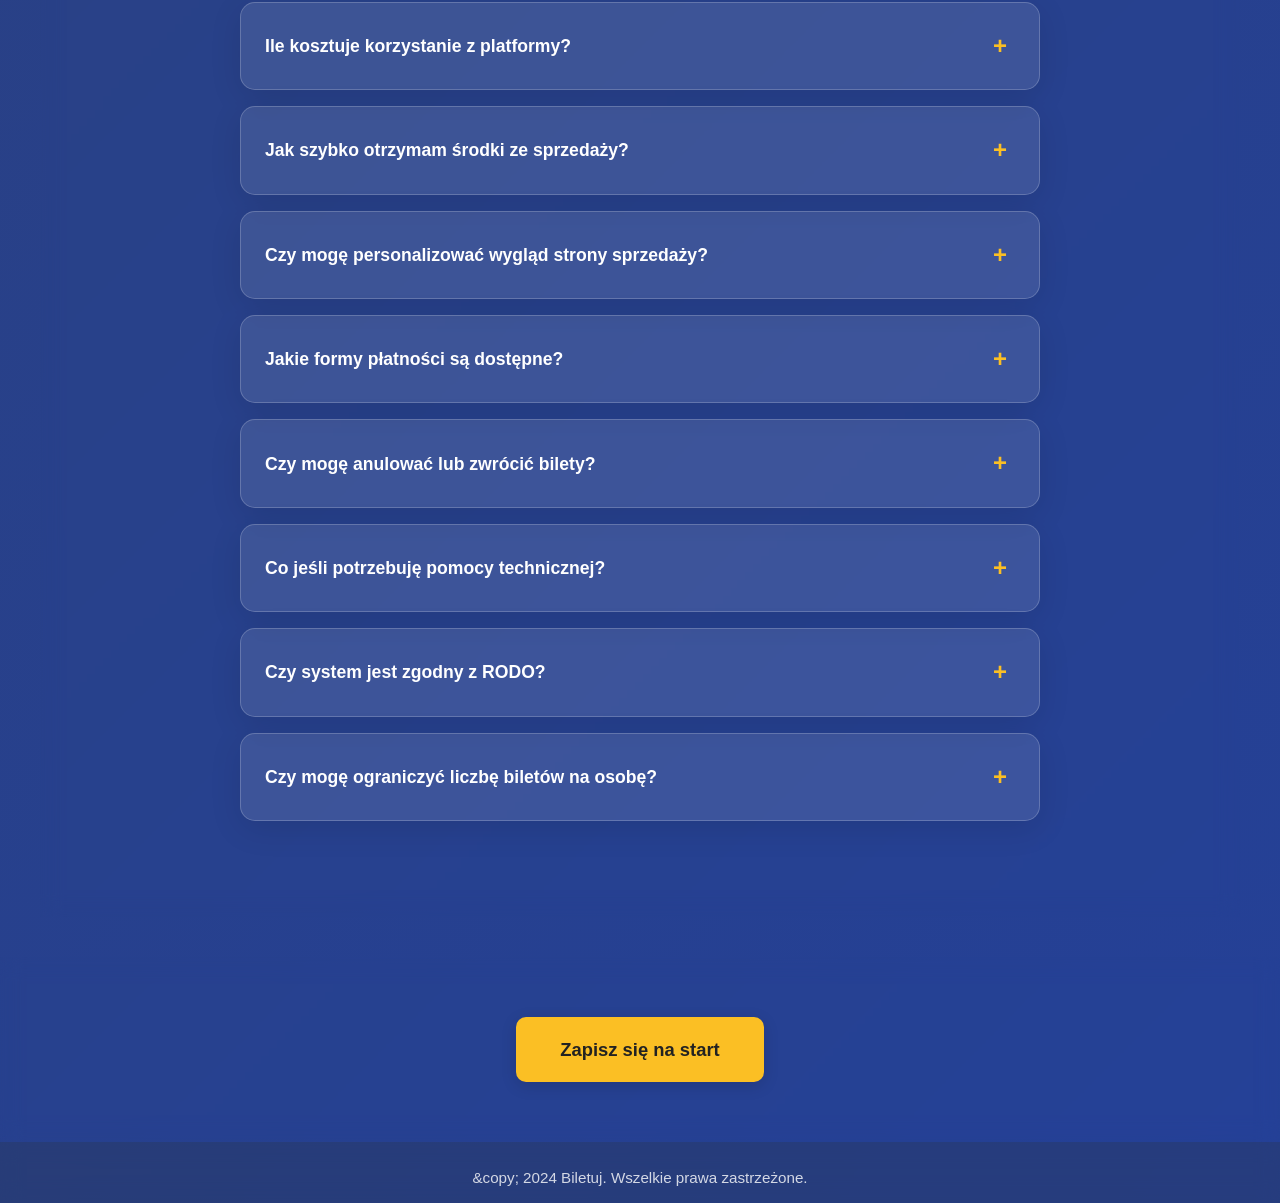
==== commit bb4d912a: "Refactor navigation structure in index.html; add main menu and improve accessibility" ====
--- a/index.html
+++ b/index.html
@@ -17,18 +17,54 @@
     <script src="translations.js"></script>
 </head>
 <body>
-<!-- Toggle języka -->
-<div class="language-toggle">
-    <span class="lang-label active" data-lang="pl">PL</span>
-    <div class="toggle-switch">
-        <input type="checkbox" id="langToggle">
-        <label for="langToggle" class="slider"></label>
-    </div>
-    <span class="lang-label" data-lang="en">EN</span>
+<!-- Menu główne -->
+<div class="main-menu">
+    <!-- Toggle języka -->
+    <div class="language-toggle">
+        <span class="lang-label active" data-lang="pl">PL</span>
+        <div class="toggle-switch">
+            <input type="checkbox" id="langToggle">
+            <label for="langToggle" class="slider"></label>
+        </div>
+        <span class="lang-label" data-lang="en">EN</span>
+    </div>
+
+    <!-- Przycisk menu -->
+    <div class="menu-button" id="menuButton">
+        <div class="menu-icon">
+            <span></span>
+            <span></span>
+            <span></span>
+        </div>
+    </div>
+
+    <!-- Menu nawigacyjne -->
+    <nav class="navigation-menu" id="navigationMenu">
+        <div class="menu-header">
+            <h3 data-i18n="menu.title">Menu</h3>
+        </div>
+        <ul class="menu-list">
+            <li><a href="#home" data-i18n="menu.home">Start</a></li>
+            <li><a href="#pricing" data-i18n="menu.pricing">Ceny</a></li>
+            <li><a href="#early-access" data-i18n="menu.earlyAccess">Early Access</a></li>
+            <li><a href="#competition" data-i18n="menu.competition">Porównanie</a></li>
+            <li><a href="#features" data-i18n="menu.features">Funkcje</a></li>
+            <li><a href="#problems" data-i18n="menu.problems">Problemy</a></li>
+            <li><a href="#how-it-works" data-i18n="menu.howItWorks">Jak to działa</a></li>
+            <li><a href="#founders" data-i18n="menu.founders">Założyciele</a></li>
+            <li><a href="#faq" data-i18n="menu.faq">FAQ</a></li>
+        </ul>
+        <div class="menu-footer">
+            <a href="mailto:kontakt@biletuj.pl" class="menu-cta" data-i18n="hero.cta">Zapisz się na start</a>
+        </div>
+    </nav>
 </div>
 
+<!-- Overlay dla menu -->
+<div class="menu-overlay" id="menuOverlay"></div>
+
 <!-- Sekcja główna (hero) -->
-<section class="hero">
+<section class="hero" id="home">
     <div class="hero-content">
         <img src="zlogo.png" alt="Logo Biletuj" class="hero-logo">
         <p class="hero-desc" data-i18n="hero.description">
@@ -40,7 +76,7 @@
 </section>
 
 <!-- Sekcja - Jesteśmy najtańszą opcją -->
-<section class="section pricing">
+<section class="section pricing" id="pricing">
     <h2 class="section-title" data-i18n="pricing.title">Najtańsza opcja na rynku</h2>
     <div class="section-desc" data-i18n="pricing.description">
         Biletuj oferuje najbardziej przejrzyste i konkurencyjne ceny w Polsce. Tylko 3,5% + 1 zł od biletu – bez ukrytych opłat, abonamentów czy dodatkowych kosztów. Płacisz wyłącznie za sprzedane bilety.
@@ -107,7 +143,7 @@
 </section>
 
 <!-- Sekcja Early Access -->
-<section class="early-access">
+<section class="early-access" id="early-access">
     <div class="early-access-content">
         <h2 data-i18n="earlyAccess.title">Dołącz do nas we wczesnym dostępie</h2>
         <p class="early-access-desc" data-i18n="earlyAccess.description">
@@ -162,7 +198,7 @@
 </section>
 
 <!-- Sekcja porównanie z konkurencją -->
-<section class="section competition">
+<section class="section competition" id="competition">
     <h2 class="section-title" data-i18n="competition.title">Porównanie z konkurencją</h2>
     <div class="section-desc" data-i18n="competition.description">
         Zobacz jak bardzo Biletuj jest tańszy od innych platform sprzedaży biletów w Polsce. Oszczędzaj nawet kilkaset złotych na każdym wydarzeniu.
@@ -228,7 +264,7 @@
 </section>
 
 <!-- Sekcja z funkcjonalnościami - 5 kart w układzie piramidy -->
-<section class="section features">
+<section class="section features" id="features">
     <h2 class="section-title" data-i18n="features.title">Co oferuje Biletuj?</h2>
     <div class="section-desc" data-i18n="features.description">
         Biletuj to kompleksowa platforma do sprzedaży biletów online – od rejestracji, przez płatności, aż po wygodne
@@ -326,7 +362,7 @@
 </section>
 
 <!-- Sekcja: Problemy i grupa docelowa -->
-<section class="section problems">
+<section class="section problems" id="problems">
     <h2 class="section-title" data-i18n="problems.title">Jakie problemy rozwiązuje Biletuj?</h2>
     <div class="section-desc" data-i18n="problems.description">
         Organizatorzy wydarzeń często borykają się z ręczną sprzedażą biletów, chaosem przy wejściu, brakiem kontroli
@@ -356,7 +392,7 @@
 </section>
 
 <!-- Sekcja "Jak to działa?" - 5 kart w układzie piramidy -->
-<section class="section how-it-works">
+<section class="section how-it-works" id="how-it-works">
     <h2 class="section-title" data-i18n="howItWorks.title">Jak to działa?</h2>
     <div class="section-desc" data-i18n="howItWorks.description">
         Biletuj to nowoczesna platforma, która pozwala Ci w kilka minut zorganizować sprzedaż biletów – od rejestracji
@@ -452,7 +488,7 @@
 </section>
 
 <!-- Sekcja założycieli - 3 karty w jednym rzędzie -->
-<section class="section founders">
+<section class="section founders" id="founders">
     <h2 class="section-title" data-i18n="founders.title">Założyciele projektu</h2>
     <div class="cards-grid">
         <div class="card">
@@ -512,7 +548,7 @@
 </section>
 
 <!-- Sekcja FAQ -->
-<section class="section faq">
+<section class="section faq" id="faq">
     <h2 class="section-title" data-i18n="faq.title">Najczęściej zadawane pytania</h2>
     <div class="section-desc" data-i18n="faq.description">
         Znajdź odpowiedzi na najważniejsze pytania dotyczące korzystania z platformy Biletuj
@@ -656,11 +692,25 @@
         document.documentElement.lang = lang;
     }
 
+    // Funkcja smooth scroll do sekcji
+    function scrollToSection(sectionId) {
+        const element = document.querySelector(sectionId);
+        if (element) {
+            element.scrollIntoView({
+                behavior: 'smooth',
+                block: 'start'
+            });
+        }
+    }
+
     // Inicjalizacja po załadowaniu strony
     document.addEventListener('DOMContentLoaded', function () {
         const langToggle = document.getElementById('langToggle');
         const plLabel = document.querySelector('.lang-label[data-lang="pl"]');
         const enLabel = document.querySelector('.lang-label[data-lang="en"]');
+        const menuButton = document.getElementById('menuButton');
+        const navigationMenu = document.getElementById('navigationMenu');
+        const menuOverlay = document.getElementById('menuOverlay');
 
         // Sprawdź zapisany język w localStorage
         const savedLang = localStorage.getItem('selectedLanguage') || 'pl';
@@ -687,6 +737,45 @@
             plLabel.classList.toggle('active', !isEnglish);
             enLabel.classList.toggle('active', isEnglish);
         }
+
+        // Obsługa menu
+        function toggleMenu() {
+            const isMenuOpen = navigationMenu.classList.contains('open');
+
+            if (isMenuOpen) {
+                navigationMenu.classList.remove('open');
+                menuOverlay.classList.remove('visible');
+                menuButton.classList.remove('open');
+                document.body.style.overflow = '';
+            } else {
+                navigationMenu.classList.add('open');
+                menuOverlay.classList.add('visible');
+                menuButton.classList.add('open');
+                document.body.style.overflow = 'hidden';
+            }
+        }
+
+        // Event listenery dla menu
+        menuButton.addEventListener('click', toggleMenu);
+        menuOverlay.addEventListener('click', toggleMenu);
+
+        // Obsługa linków nawigacyjnych
+        const navLinks = document.querySelectorAll('.menu-list a');
+        navLinks.forEach(link => {
+            link.addEventListener('click', function(e) {
+                e.preventDefault();
+                const sectionId = this.getAttribute('href');
+                scrollToSection(sectionId);
+                toggleMenu(); // Zamknij menu po kliknięciu
+            });
+        });
+
+        // Zamknij menu przy naciśnięciu ESC
+        document.addEventListener('keydown', function(e) {
+            if (e.key === 'Escape' && navigationMenu.classList.contains('open')) {
+                toggleMenu();
+            }
+        });
 
         // FAQ functionality
         const faqItems = document.querySelectorAll('.faq-item');
--- a/style.css
+++ b/style.css
@@ -12,7 +12,7 @@
     color: #222;
     line-height: 1.6;
     position: relative;
-    font-size: 1rem; /* Base font size */
+    font-size: 1rem;
 }
 
 @keyframes gradientShift {
@@ -21,7 +21,6 @@
     100% { background-position: 0% 50%; }
 }
 
-/* Dodatkowa warstwa z subtelnymi kształtami */
 body::before {
     content: '';
     position: fixed;
@@ -42,15 +41,22 @@
     50% { opacity: 0.7; transform: scale(1.05); }
 }
 
-/* TOGGLE JĘZYKA */
-.language-toggle {
+/* MENU GŁÓWNE */
+.main-menu {
     position: fixed;
     top: 20px;
     right: 20px;
     display: flex;
     align-items: center;
+    gap: 15px;
+    z-index: 1000;
+}
+
+/* TOGGLE JĘZYKA */
+.language-toggle {
+    display: flex;
+    align-items: center;
     gap: 12px;
-    z-index: 1000;
     background: rgba(255, 255, 255, 0.95);
     padding: 12px 16px;
     border-radius: 25px;
@@ -134,60 +140,160 @@
     transform: scale(1.05);
 }
 
-/* Responsywność dla toggle'a */
-@media (max-width: 768px) {
-    .language-toggle {
-        top: 15px;
-        right: 15px;
-        padding: 10px 14px;
-        gap: 10px;
-    }
-
-    .lang-label {
-        font-size: 0.8em;
-        padding: 3px 6px;
-    }
-
-    .toggle-switch {
-        width: 45px;
-        height: 24px;
-    }
-
-    .slider:before {
-        height: 18px;
-        width: 18px;
-        left: 3px;
-        bottom: 3px;
-    }
-
-    input:checked + .slider:before {
-        transform: translateX(21px);
-    }
-}
-
-@media (max-width: 480px) {
-    .language-toggle {
-        top: 10px;
-        right: 10px;
-        padding: 8px 12px;
-        gap: 8px;
-    }
-
-    .toggle-switch {
-        width: 40px;
-        height: 22px;
-    }
-
-    .slider:before {
-        height: 16px;
-        width: 16px;
-        left: 3px;
-        bottom: 3px;
-    }
-
-    input:checked + .slider:before {
-        transform: translateX(18px);
-    }
+/* PRZYCISK MENU HAMBURGERA */
+.menu-button {
+    width: 50px;
+    height: 50px;
+    background: rgba(255, 255, 255, 0.95);
+    border-radius: 50%;
+    display: flex;
+    align-items: center;
+    justify-content: center;
+    cursor: pointer;
+    transition: all 0.3s ease;
+    box-shadow: 0 4px 20px rgba(0, 0, 0, 0.1);
+    backdrop-filter: blur(10px);
+}
+
+.menu-button:hover {
+    transform: translateY(-2px);
+    box-shadow: 0 6px 25px rgba(0, 0, 0, 0.15);
+}
+
+.menu-icon {
+    width: 24px;
+    height: 18px;
+    position: relative;
+    display: flex;
+    flex-direction: column;
+    justify-content: space-between;
+}
+
+.menu-icon span {
+    display: block;
+    height: 3px;
+    width: 100%;
+    background: #3081ED;
+    border-radius: 2px;
+    transition: all 0.3s ease;
+}
+
+.menu-button.open .menu-icon span:nth-child(1) {
+    transform: rotate(45deg);
+    transform-origin: 10% 10%;
+}
+
+.menu-button.open .menu-icon span:nth-child(2) {
+    opacity: 0;
+}
+
+.menu-button.open .menu-icon span:nth-child(3) {
+    transform: rotate(-45deg);
+    transform-origin: 10% 90%;
+}
+
+/* MENU NAWIGACYJNE */
+.navigation-menu {
+    position: fixed;
+    top: 0;
+    right: -350px;
+    width: 350px;
+    height: 100vh;
+    background: rgba(255, 255, 255, 0.95);
+    backdrop-filter: blur(20px);
+    box-shadow: -5px 0 30px rgba(0, 0, 0, 0.1);
+    transition: right 0.3s ease;
+    z-index: 999;
+    display: flex;
+    flex-direction: column;
+    padding: 0;
+    overflow-y: auto;
+}
+
+.navigation-menu.open {
+    right: 0;
+}
+
+.menu-header {
+    padding: 30px 30px 20px 30px;
+    border-bottom: 1px solid rgba(48, 129, 237, 0.1);
+}
+
+.menu-header h3 {
+    margin: 0;
+    color: #3081ED;
+    font-size: 1.5em;
+    font-weight: 700;
+}
+
+.menu-list {
+    list-style: none;
+    padding: 20px 0;
+    margin: 0;
+    flex: 1;
+}
+
+.menu-list li {
+    margin: 0;
+}
+
+.menu-list a {
+    display: block;
+    padding: 15px 30px;
+    color: #374151;
+    text-decoration: none;
+    font-weight: 500;
+    font-size: 1.1em;
+    transition: all 0.3s ease;
+    border-left: 4px solid transparent;
+}
+
+.menu-list a:hover {
+    background: rgba(48, 129, 237, 0.1);
+    border-left-color: #3081ED;
+    color: #3081ED;
+    transform: translateX(5px);
+}
+
+.menu-footer {
+    padding: 20px 30px 30px 30px;
+    border-top: 1px solid rgba(48, 129, 237, 0.1);
+}
+
+.menu-cta {
+    display: block;
+    background: #fbbf24;
+    color: #1f2937;
+    text-align: center;
+    padding: 15px 20px;
+    border-radius: 10px;
+    text-decoration: none;
+    font-weight: 700;
+    transition: all 0.3s ease;
+}
+
+.menu-cta:hover {
+    background: #f59e0b;
+    transform: translateY(-2px);
+}
+
+/* OVERLAY DLA MENU */
+.menu-overlay {
+    position: fixed;
+    top: 0;
+    left: 0;
+    width: 100%;
+    height: 100%;
+    background: rgba(0, 0, 0, 0.5);
+    opacity: 0;
+    visibility: hidden;
+    transition: all 0.3s ease;
+    z-index: 998;
+}
+
+.menu-overlay.visible {
+    opacity: 1;
+    visibility: visible;
 }
 
 /* HERO SECTION */
@@ -513,21 +619,8 @@
     z-index: 2;
 }
 
-.beta-badge {
-    background: #fbbf24;
-    color: #1f2937;
-    padding: 10px 20px;
-    border-radius: 25px;
-    font-size: 0.85em;
-    font-weight: bold;
-    display: inline-block;
-    margin-bottom: 20px;
-    text-transform: uppercase;
-    letter-spacing: 1px;
-}
-
 .early-access h2 {
-    font-size: 3rem; /* Zwiększony heading */
+    font-size: 3rem;
     margin-bottom: 20px;
     font-weight: 700;
     color: #ffffff;
@@ -542,10 +635,10 @@
     opacity: 0.9;
     line-height: 1.6;
     color: rgba(255, 255, 255, 0.9);
-    text-align: left; /* Zmienione z center na left */
-}
-
-/* SPÓJNE STYLE DLA WSZYSTKICH KART - GLASS EFFECT */
+    text-align: left;
+}
+
+/* SPÓJNE STYLE DLA WSZYSTKICH KART */
 .benefit,
 .card {
     background: rgba(255, 255, 255, 0.1);
@@ -575,7 +668,6 @@
     box-shadow: 0 15px 40px rgba(0, 0, 0, 0.2);
 }
 
-/* Benefits Grid - Early Access - TERAZ UŻYWA TEGO SAMEGO STYLU CO CARDS */
 .benefits-grid {
     display: grid;
     grid-template-columns: repeat(auto-fit, minmax(250px, 1fr));
@@ -583,7 +675,6 @@
     margin: 50px 0;
 }
 
-/* SPÓJNE STYLE DLA IKON - wszystkie ikony używają tego samego stylu */
 .benefit img {
     width: 60px;
     margin-bottom: 16px;
@@ -604,12 +695,12 @@
     font-size: 0.95em;
     line-height: 1.5;
     color: rgba(255, 255, 255, 0.85);
-    text-align: left; /* Zmienione z center na left */
-}
-
-/* REDEFINICJA STANDARDOWYCH KART - GLASS EFFECT */
+    text-align: left;
+}
+
+/* REDEFINICJA KART */
 .card {
-    perspective: none; /* Usuwamy 3D flip */
+    perspective: none;
     width: 280px;
     height: 320px;
     cursor: pointer;
@@ -618,7 +709,6 @@
     overflow: hidden;
 }
 
-/* Usuwamy stare style card-inner i flip */
 .card-inner {
     width: 100%;
     height: 100%;
@@ -645,7 +735,6 @@
     box-shadow: none;
 }
 
-/* Pokazujemy tylko front na stałe, bez flipa */
 .card-front {
     position: relative;
     opacity: 1;
@@ -661,7 +750,6 @@
     transition: opacity 0.3s ease;
 }
 
-/* Hover pokazuje back zamiast flip */
 .card:hover .card-front {
     opacity: 0;
 }
@@ -670,7 +758,6 @@
     opacity: 1;
 }
 
-/* Ikony w kartach - teraz kolorowe i spójne */
 .card-front img {
     width: 60px;
     margin-bottom: 16px;
@@ -693,10 +780,10 @@
     margin: 0;
     font-size: 0.95em;
     line-height: 1.5;
-    text-align: left; /* Zmienione z center na left */
-}
-
-/* SPECJALNE STYLE DLA KROKÓW - DOSTOSOWANE */
+    text-align: left;
+}
+
+/* SPECJALNE STYLE */
 .step-number {
     background: #fbbf24;
     color: #1f2937;
@@ -712,7 +799,6 @@
     box-shadow: 0 4px 15px rgba(251, 191, 36, 0.4);
 }
 
-/* SPECJALNE STYLE DLA ZAŁOŻYCIELI - DOSTOSOWANE */
 .founder-img {
     width: 80px !important;
     height: 80px;
@@ -723,7 +809,7 @@
     box-shadow: 0 4px 15px rgba(251, 191, 36, 0.3);
 }
 
-/* Collection Stats */
+/* COLLECTION STATS */
 .collection-stats {
     display: flex;
     justify-content: center;
@@ -752,7 +838,7 @@
     display: block;
 }
 
-/* CTA Section */
+/* CTA SECTION */
 .cta-section {
     background: rgba(255, 255, 255, 0.1);
     padding: 40px 30px;
@@ -773,7 +859,7 @@
     max-width: 600px;
     margin-left: auto;
     margin-right: auto;
-    text-align: left; /* Zmienione z center na left */
+    text-align: left;
 }
 
 .cta-buttons {
@@ -812,54 +898,6 @@
     background: white;
     color: #3081ED;
     transform: translateY(-2px);
-}
-
-/* Process Steps */
-.process-steps {
-    display: flex;
-    justify-content: center;
-    gap: 30px;
-    margin: 60px 0 40px 0;
-    flex-wrap: wrap;
-}
-
-.step {
-    display: flex;
-    align-items: center;
-    gap: 15px;
-    max-width: 200px;
-    text-align: left;
-}
-
-.step-content h4 {
-    margin: 0 0 5px 0;
-    font-size: 1em;
-    color: white;
-}
-
-.step-content p {
-    margin: 0;
-    font-size: 0.85em;
-    opacity: 0.8;
-    color: rgba(255, 255, 255, 0.8);
-}
-
-/* Social Proof Mini */
-.social-proof-mini {
-    margin-top: 40px;
-    font-style: italic;
-}
-
-.testimonial-quote {
-    font-size: 1.1em;
-    margin-bottom: 10px;
-    opacity: 0.9;
-    text-align: left; /* Zmienione z center na left */
-}
-
-.testimonial-author {
-    font-size: 0.9em;
-    opacity: 0.7;
 }
 
 /* STANDARDOWE SEKCJE */
@@ -889,13 +927,9 @@
     }
 }
 
-.section-divider {
-    display: none;
-}
-
 .section-title {
     text-align: center;
-    font-size: 3rem; /* Zwiększony heading */
+    font-size: 3rem;
     color: #ffffff;
     margin-bottom: 32px;
     font-weight: 700;
@@ -905,7 +939,7 @@
 }
 
 .section-desc {
-    text-align: left; /* Zmienione z center na left */
+    text-align: left;
     color: rgba(255, 255, 255, 0.9);
     font-size: 1.13em;
     margin-bottom: 48px;
@@ -918,7 +952,7 @@
 
 .section-subtitle {
     text-align: center;
-    font-size: 2rem; /* Zwiększony heading */
+    font-size: 2rem;
     color: #ffffff;
     margin: 48px 0 24px 0;
     font-weight: 600;
@@ -926,16 +960,13 @@
     text-shadow: 0 2px 8px rgba(0, 0, 0, 0.3);
 }
 
-/* UNIWERSALNY SYSTEM GRID DLA KART */
+/* GRID SYSTEM */
 .cards-grid {
     display: grid;
     gap: 32px;
     justify-items: center;
     max-width: 1000px;
     margin: 0 auto;
-}
-
-.cards-grid {
     grid-template-columns: repeat(3, 1fr);
 }
 
@@ -969,7 +1000,7 @@
     grid-row: 2;
 }
 
-/* IKONY PROBLEMÓW z powiększonymi ikonami x2 i dostosowanym czerwonym X */
+/* IKONY PROBLEMÓW */
 .problems-icons {
     display: flex;
     justify-content: center;
@@ -986,16 +1017,15 @@
     position: relative;
 }
 
-/* Precyzyjnie pozycjonowany czerwony X na środku powiększonej ikony */
 .problem-icon::after {
     content: "✗";
     position: absolute;
-    top: 0; /* Pozycja dokładnie na ikonie */
+    top: 0;
     left: 50%;
-    width: 108px; /* Powiększona szerokość ikony na desktop (54px * 2) */
-    height: 108px; /* Powiększona wysokość ikony na desktop (54px * 2) */
+    width: 108px;
+    height: 108px;
     transform: translateX(-50%);
-    font-size: 7em; /* Proporcjonalnie zwiększony rozmiar X (3.5em * 2) */
+    font-size: 7em;
     color: #ff5252;
     font-weight: bold;
     text-shadow: 2px 2px 4px rgba(0, 0, 0, 0.3);
@@ -1008,8 +1038,8 @@
 }
 
 .problem-icon img {
-    width: 108px; /* Powiększona ikona (54px * 2) */
-    height: 108px; /* Powiększona ikona (54px * 2) */
+    width: 108px;
+    height: 108px;
     filter: drop-shadow(0 2px 8px rgba(255, 193, 7, 0.2));
 }
 
@@ -1022,7 +1052,7 @@
     text-shadow: 0 1px 4px rgba(0, 0, 0, 0.3);
 }
 
-/* FAQ STYLES - GLASS EFFECT z poprawionymi znakami */
+/* FAQ STYLES */
 .faq-container {
     max-width: 800px;
     margin: 0 auto;
@@ -1068,7 +1098,7 @@
     color: #ffffff;
     font-size: 1.1em;
     font-weight: 600;
-    text-align: left; /* Zmienione z center na left */
+    text-align: left;
 }
 
 .faq-toggle {
@@ -1080,15 +1110,11 @@
     text-align: center;
 }
 
-.faq-item.active .faq-toggle {
-    transform: none; /* Usunięte dziwne obrócenie */
-}
-
 .faq-answer {
     max-height: 0;
     overflow: hidden;
     transition: max-height 0.3s ease;
-    background: rgba(255, 255, 255, 0.1); /* Zmienione tło na takie samo jak pytania */
+    background: rgba(255, 255, 255, 0.1);
 }
 
 .faq-answer p {
@@ -1096,7 +1122,7 @@
     margin: 0;
     color: rgba(255, 255, 255, 0.9);
     line-height: 1.6;
-    text-align: left; /* Zmienione z center na left */
+    text-align: left;
 }
 
 /* KONTAKT I STOPKA */
@@ -1159,6 +1185,48 @@
 }
 
 @media (max-width: 768px) {
+    .main-menu {
+        top: 15px;
+        right: 15px;
+        gap: 10px;
+    }
+
+    .language-toggle {
+        padding: 10px 14px;
+        gap: 10px;
+    }
+
+    .lang-label {
+        font-size: 0.8em;
+        padding: 3px 6px;
+    }
+
+    .toggle-switch {
+        width: 45px;
+        height: 24px;
+    }
+
+    .slider:before {
+        height: 18px;
+        width: 18px;
+        left: 3px;
+        bottom: 3px;
+    }
+
+    input:checked + .slider:before {
+        transform: translateX(21px);
+    }
+
+    .menu-button {
+        width: 45px;
+        height: 45px;
+    }
+
+    .navigation-menu {
+        width: 300px;
+        right: -300px;
+    }
+
     .hero {
         padding: 60px 20px 40px 20px;
     }
@@ -1178,12 +1246,12 @@
 
     .section-title,
     .early-access h2 {
-        font-size: 2.5rem; /* Dostosowane dla mobile */
+        font-size: 2.5rem;
         margin-bottom: 24px;
     }
 
     .section-subtitle {
-        font-size: 1.8rem; /* Dostosowane dla mobile */
+        font-size: 1.8rem;
     }
 
     .section-desc,
@@ -1222,15 +1290,14 @@
     }
 
     .problem-icon img {
-        width: 80px; /* Powiększona ikona dla mobile (40px * 2) */
-        height: 80px; /* Powiększona ikona dla mobile (40px * 2) */
-    }
-
-    /* Dostosowanie X dla mobile - powiększone ikony */
+        width: 80px;
+        height: 80px;
+    }
+
     .problem-icon::after {
-        width: 80px; /* Szerokość ikony na mobile powiększona */
-        height: 80px; /* Wysokość ikony na mobile powiększona */
-        font-size: 5em; /* Proporcjonalnie dostosowany X */
+        width: 80px;
+        height: 80px;
+        font-size: 5em;
     }
 
     .problem-icon-label {
@@ -1260,19 +1327,6 @@
 
     .collection-stats .number {
         font-size: 2.5em;
-    }
-
-    .process-steps {
-        flex-direction: column;
-        align-items: center;
-        gap: 20px;
-    }
-
-    .step {
-        max-width: 300px;
-        text-align: center;
-        flex-direction: column;
-        gap: 10px;
     }
 
     .cta-buttons {
@@ -1288,6 +1342,43 @@
 }
 
 @media (max-width: 480px) {
+    .main-menu {
+        top: 10px;
+        right: 10px;
+        gap: 8px;
+    }
+
+    .language-toggle {
+        padding: 8px 12px;
+        gap: 8px;
+    }
+
+    .toggle-switch {
+        width: 40px;
+        height: 22px;
+    }
+
+    .slider:before {
+        height: 16px;
+        width: 16px;
+        left: 3px;
+        bottom: 3px;
+    }
+
+    input:checked + .slider:before {
+        transform: translateX(18px);
+    }
+
+    .menu-button {
+        width: 40px;
+        height: 40px;
+    }
+
+    .navigation-menu {
+        width: 280px;
+        right: -280px;
+    }
+
     .section,
     .early-access {
         padding: 40px 15px;
@@ -1306,23 +1397,22 @@
 
     .section-title,
     .early-access h2 {
-        font-size: 2rem; /* Dostosowane dla bardzo małych ekranów */
+        font-size: 2rem;
     }
 
     .section-subtitle {
-        font-size: 1.5rem; /* Dostosowane dla bardzo małych ekranów */
+        font-size: 1.5rem;
     }
 
     .problem-icon img {
-        width: 70px; /* Dostosowane dla bardzo małych ekranów, nadal powiększone */
+        width: 70px;
         height: 70px;
     }
 
-    /* Dalsze dostosowanie X dla bardzo małych ekranów */
     .problem-icon::after {
         width: 70px;
         height: 70px;
-        font-size: 4em; /* Dostosowane proporcjonalnie */
+        font-size: 4em;
     }
 
     .faq-question {
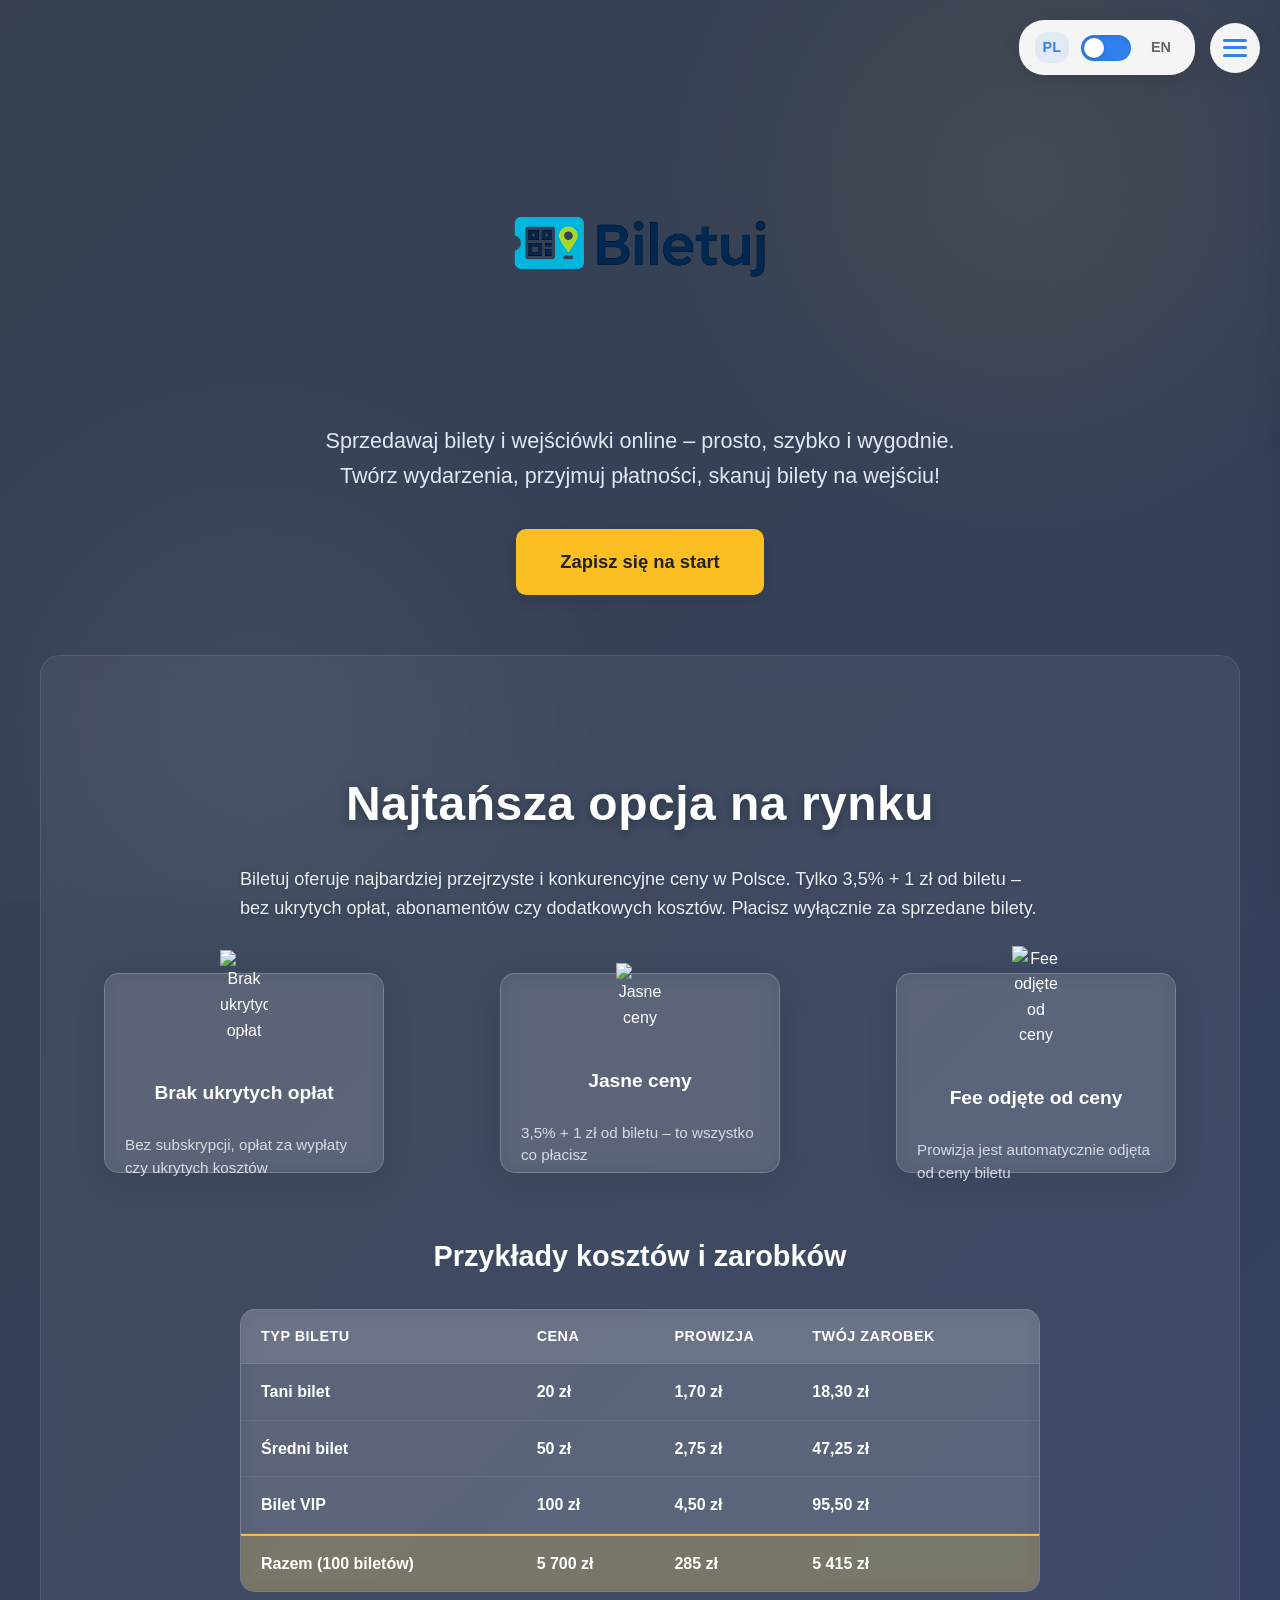
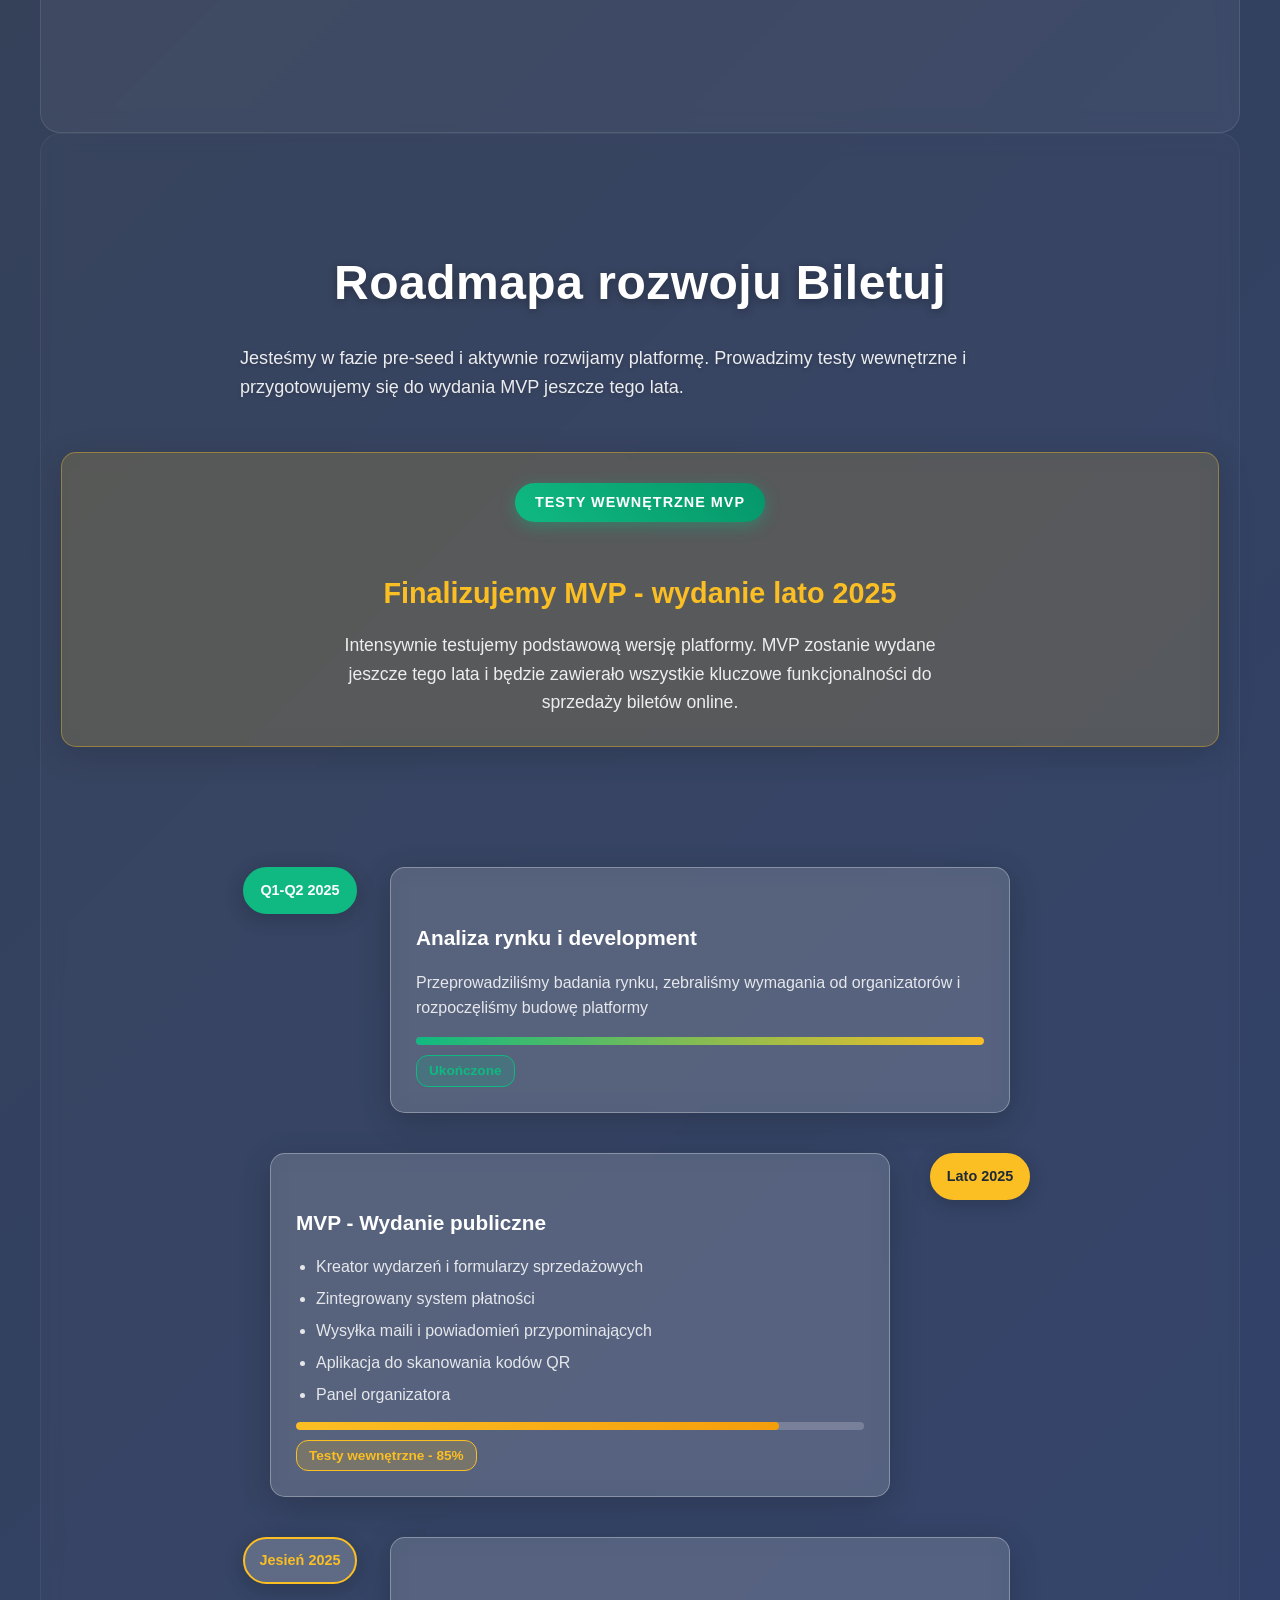
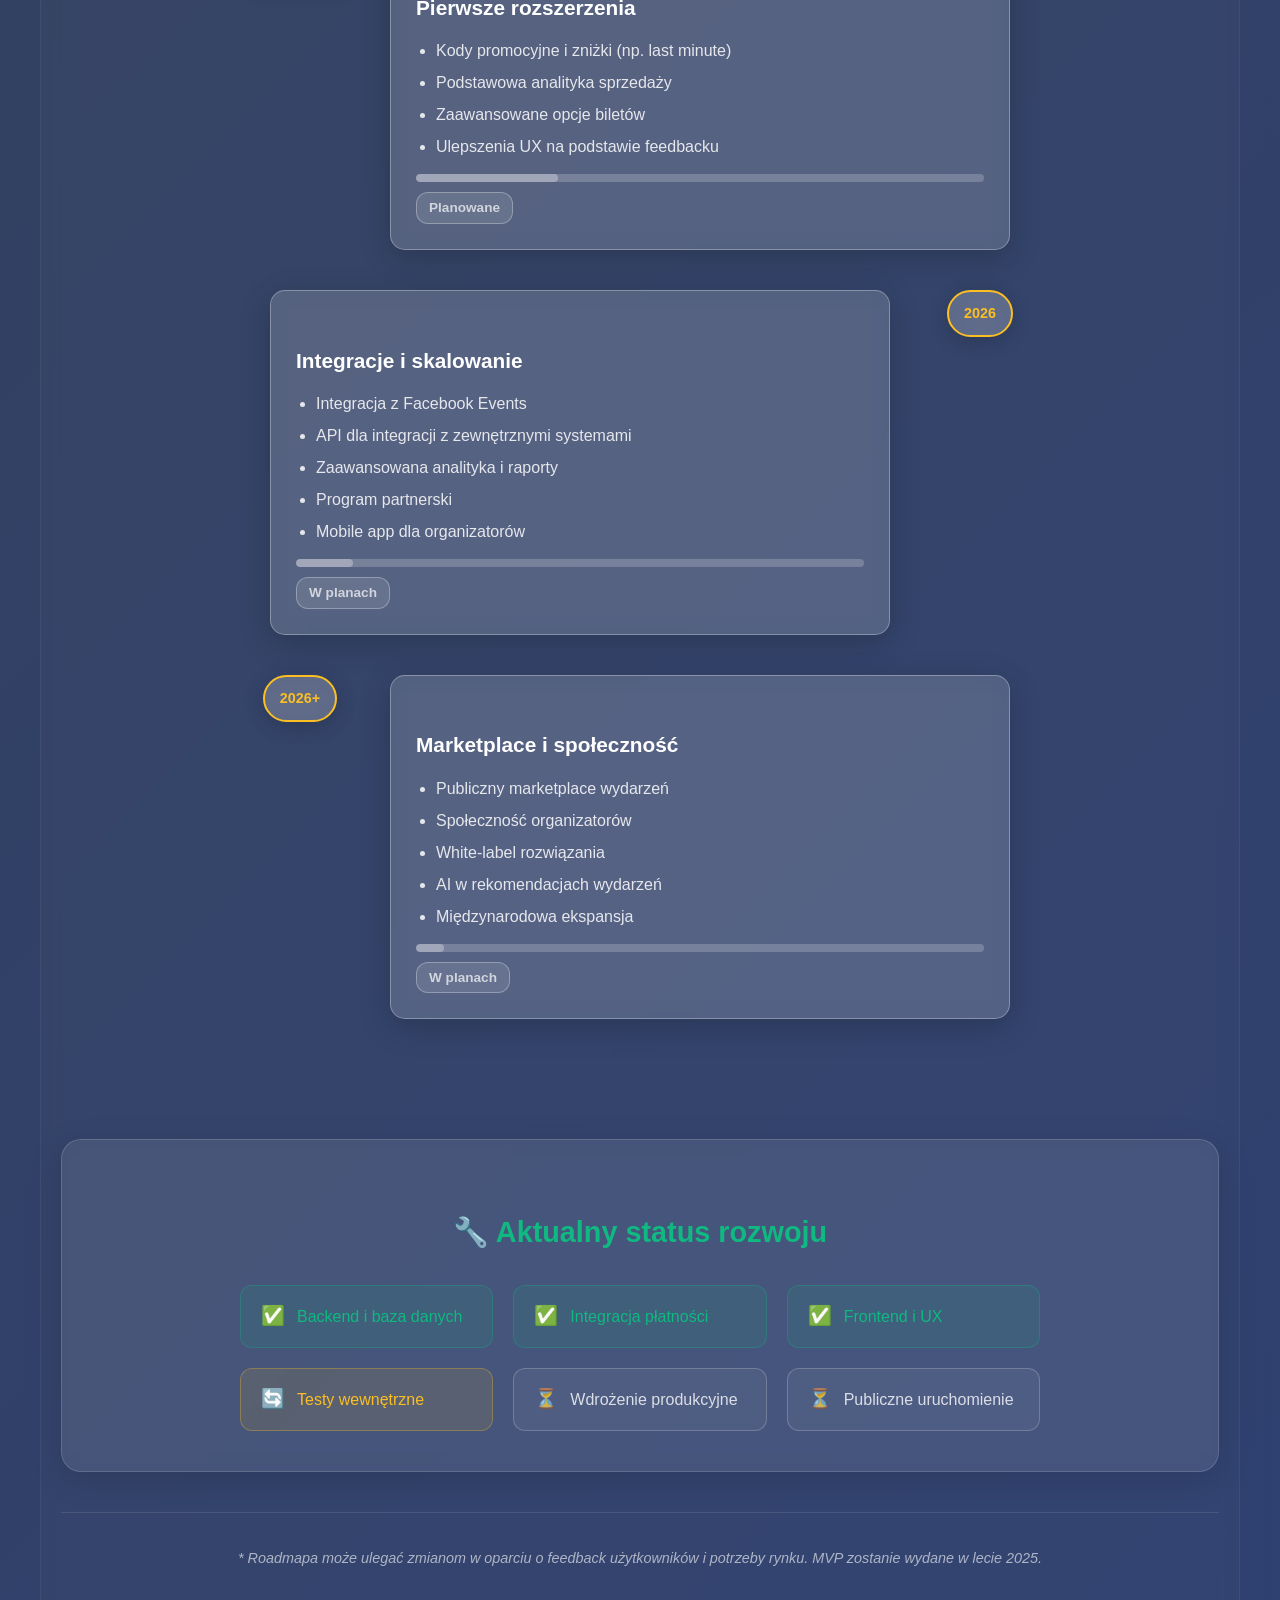
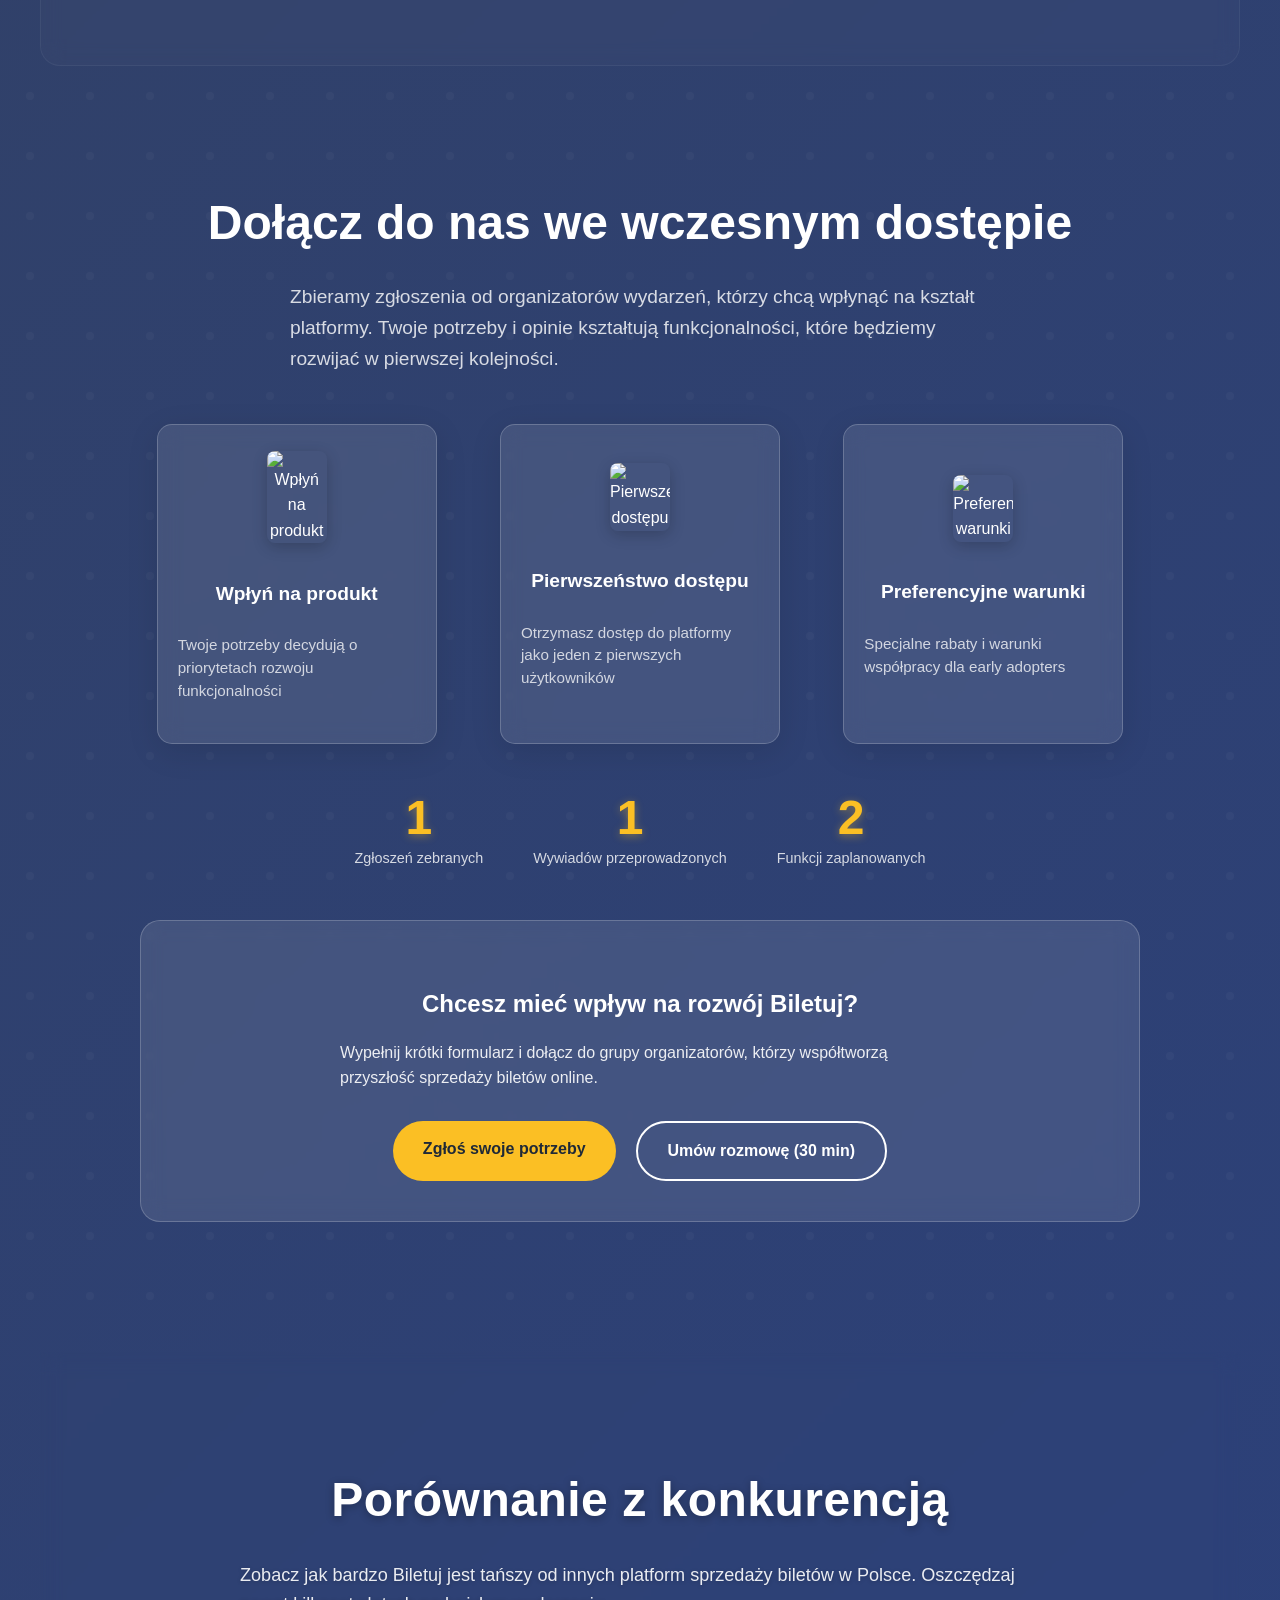
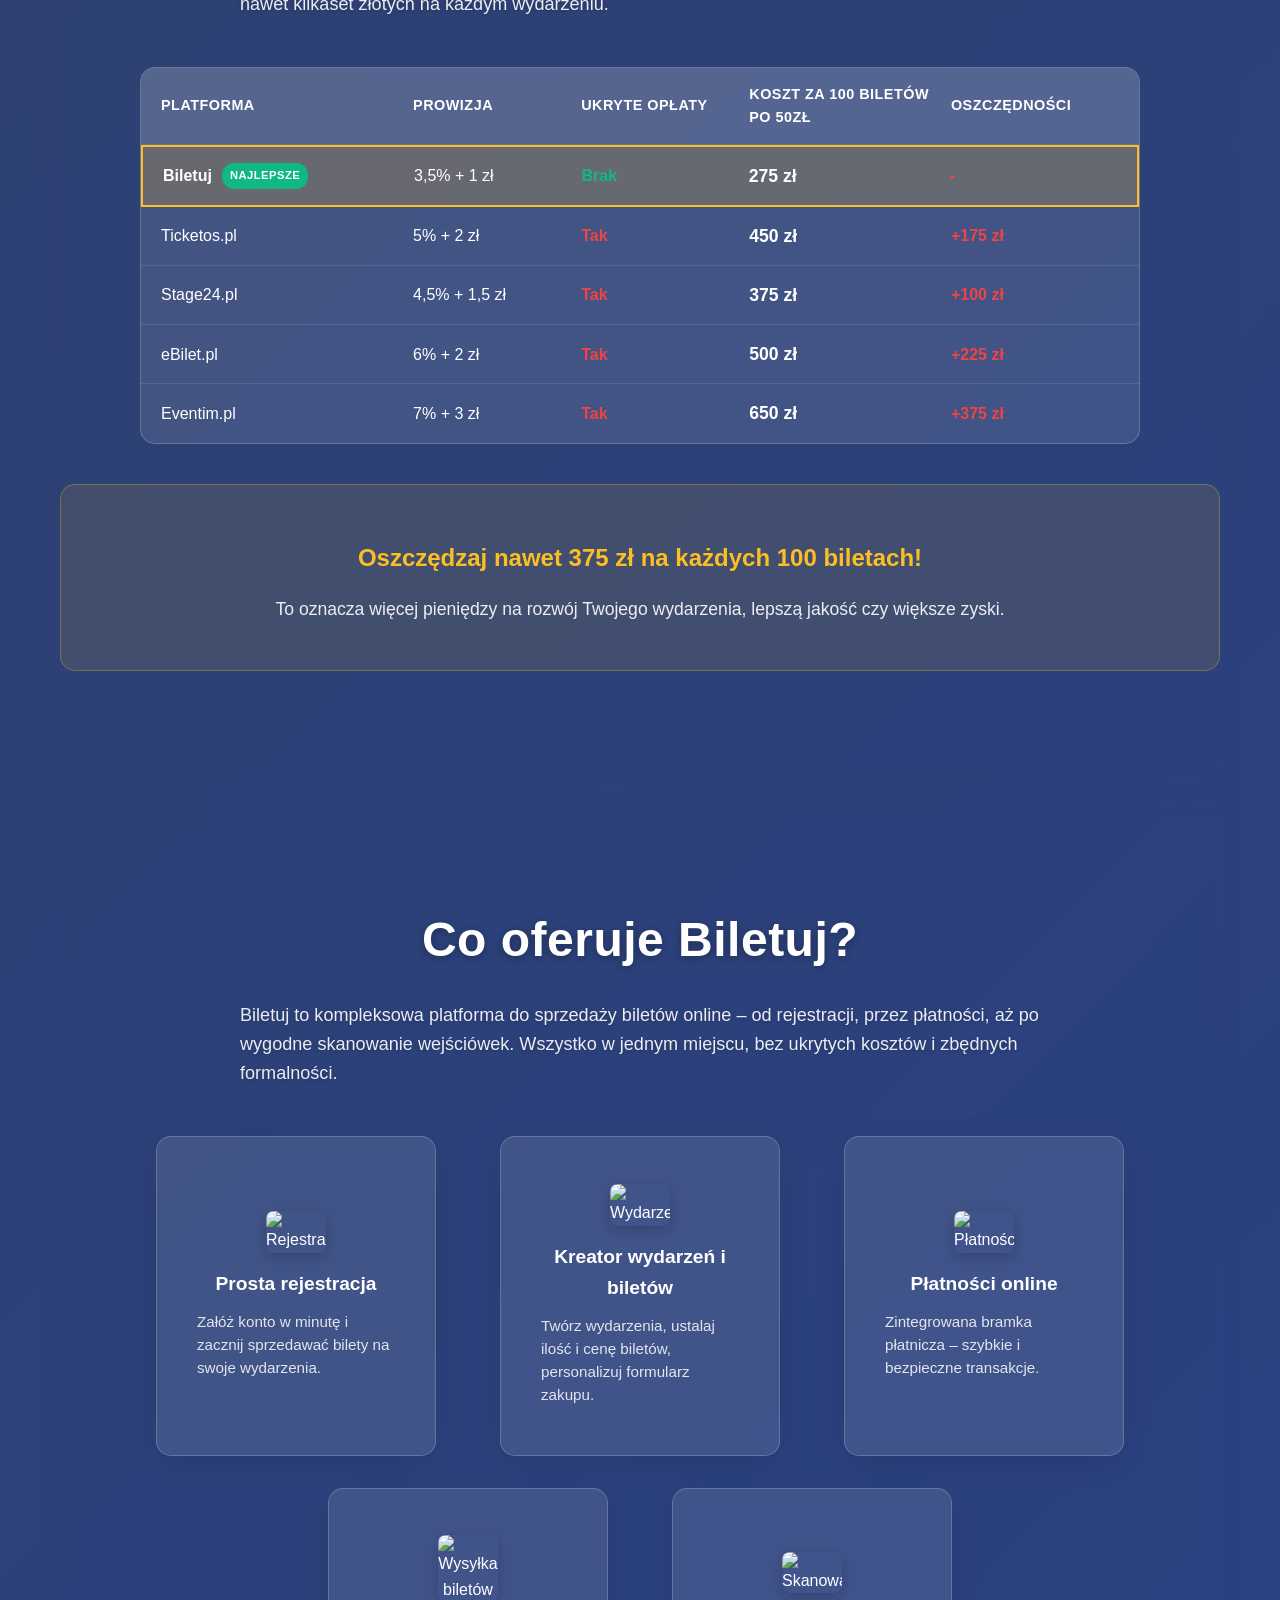
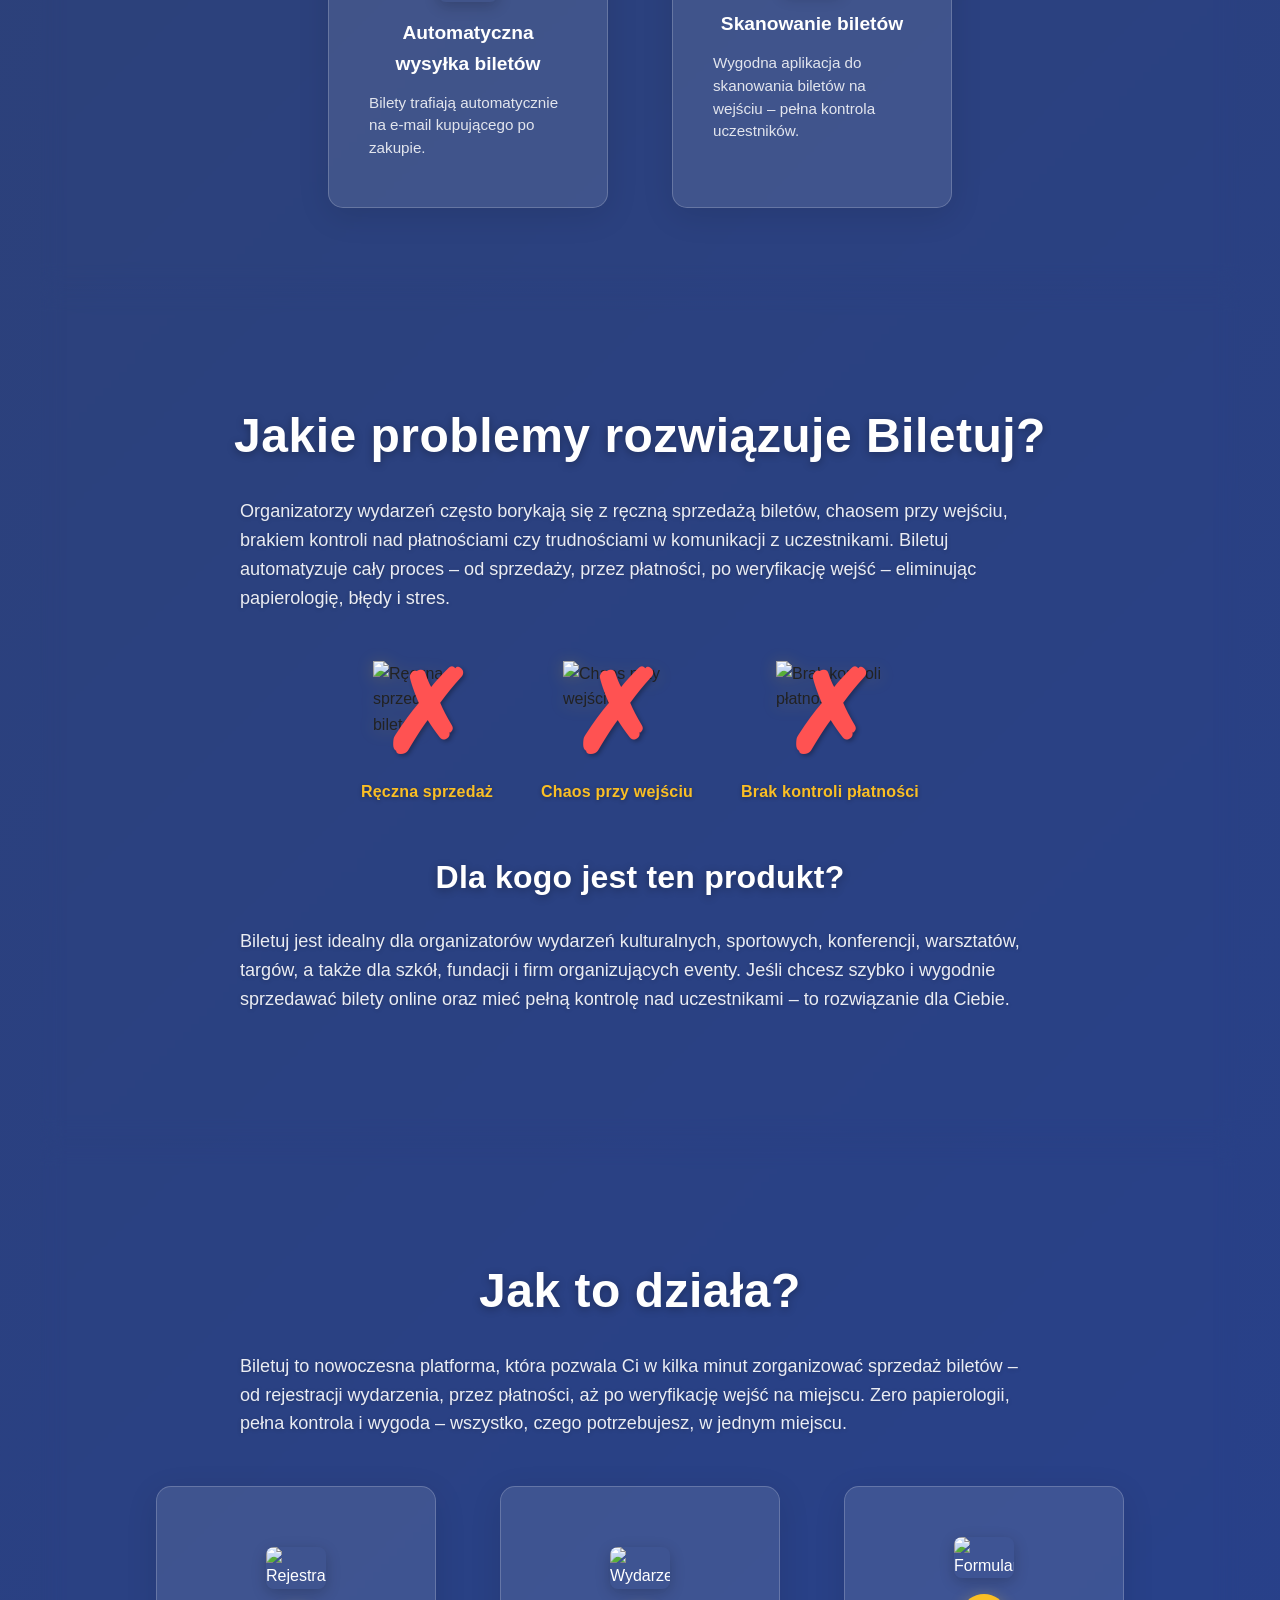
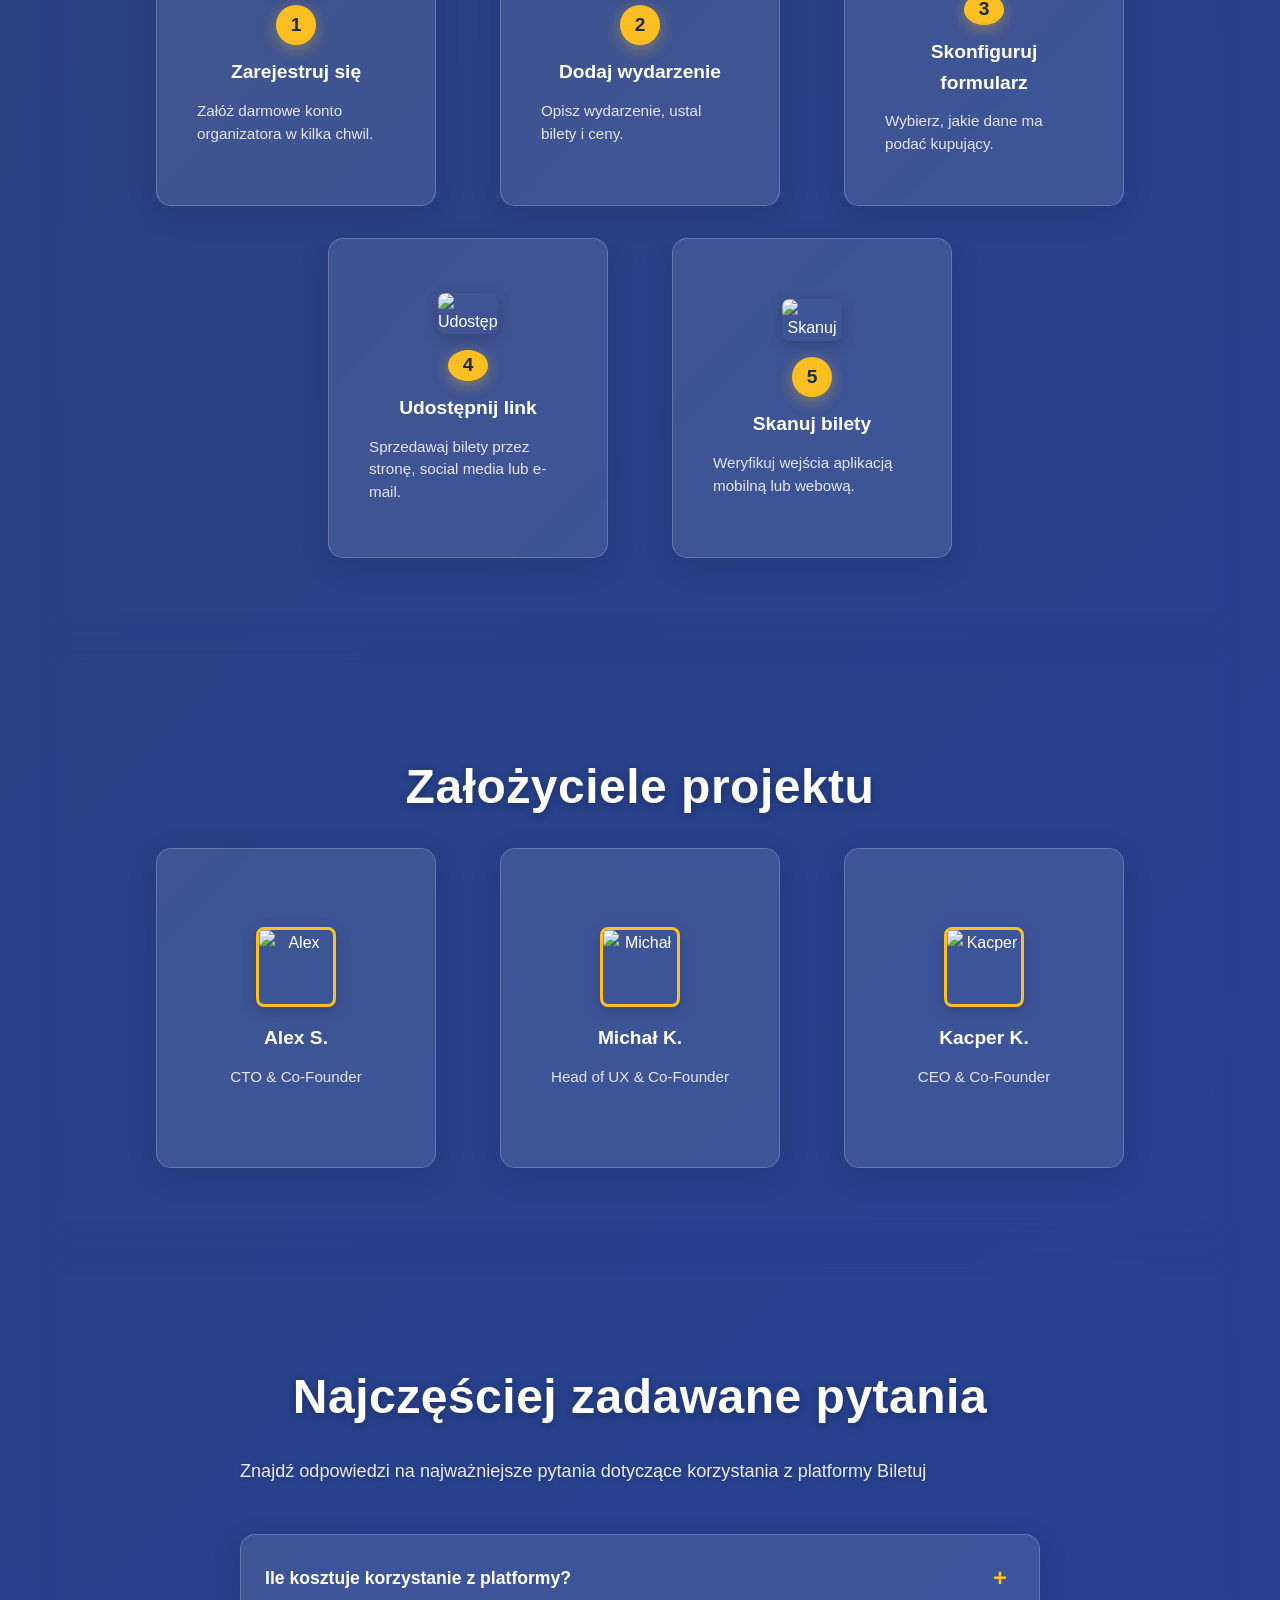
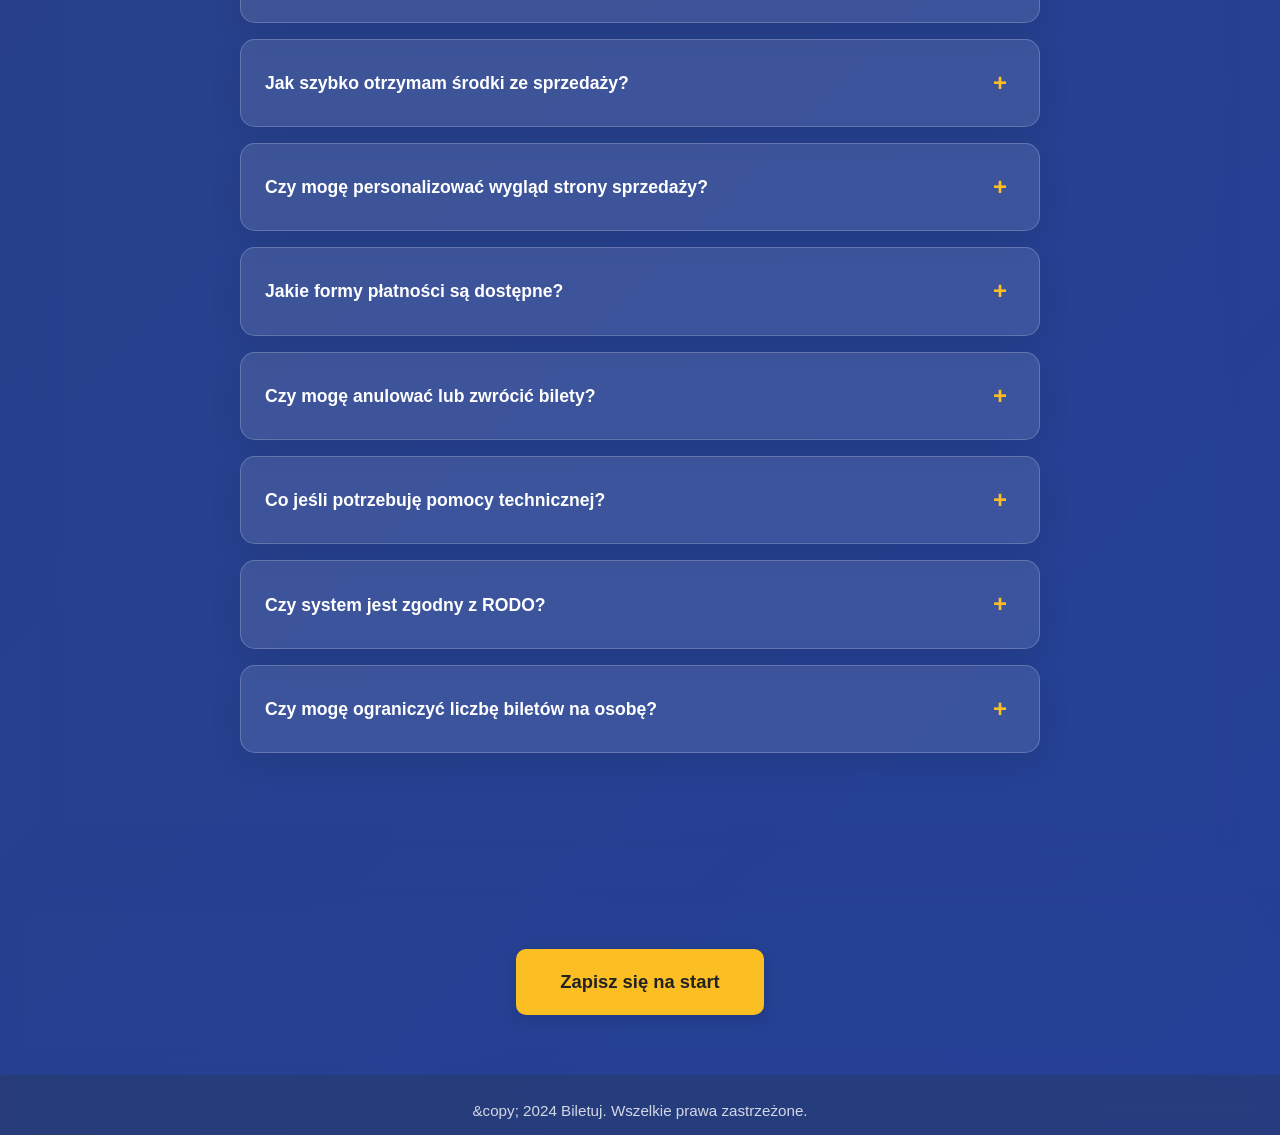
==== commit dd699bd4: "Add roadmap section to index.html; enhance project visibility and user engagement" ====
--- a/index.html
+++ b/index.html
@@ -46,6 +46,7 @@
         <ul class="menu-list">
             <li><a href="#home" data-i18n="menu.home">Start</a></li>
             <li><a href="#pricing" data-i18n="menu.pricing">Ceny</a></li>
+            <li><a href="#roadmap" data-i18n="menu.roadmap">Roadmapa</a></li>
             <li><a href="#early-access" data-i18n="menu.earlyAccess">Early Access</a></li>
             <li><a href="#competition" data-i18n="menu.competition">Porównanie</a></li>
             <li><a href="#features" data-i18n="menu.features">Funkcje</a></li>
@@ -139,6 +140,155 @@
                 <div>5 415 zł</div>
             </div>
         </div>
+    </div>
+</section>
+
+<!-- Sekcja Roadmapa -->
+<section class="section roadmap" id="roadmap">
+    <h2 class="section-title" data-i18n="roadmap.title">Roadmapa rozwoju Biletuj</h2>
+    <div class="section-desc" data-i18n="roadmap.description">
+        Jesteśmy w fazie pre-seed i aktywnie rozwijamy platformę. Prowadzimy testy wewnętrzne i przygotowujemy się do wydania MVP jeszcze tego lata.
+    </div>
+
+    <!-- Status obecny -->
+    <div class="current-phase">
+        <div class="phase-badge mvp-testing">
+            <span data-i18n="roadmap.currentPhase">TESTY WEWNĘTRZNE MVP</span>
+        </div>
+        <h3 data-i18n="roadmap.currentTitle">Finalizujemy MVP - wydanie lato 2025</h3>
+        <p data-i18n="roadmap.currentDesc">Intensywnie testujemy podstawową wersję platformy. MVP zostanie wydane jeszcze tego lata i będzie zawierało wszystkie kluczowe funkcjonalności do sprzedaży biletów online.</p>
+    </div>
+
+    <!-- Timeline roadmapy -->
+    <div class="roadmap-timeline">
+        <div class="timeline-item completed">
+            <div class="timeline-marker">
+                <span class="phase-number">Q1-Q2 2025</span>
+            </div>
+            <div class="timeline-content">
+                <h4 data-i18n="roadmap.q1_2025.title">Analiza rynku i development</h4>
+                <p data-i18n="roadmap.q1_2025.desc">Przeprowadziliśmy badania rynku, zebraliśmy wymagania od organizatorów i rozpoczęliśmy budowę platformy</p>
+                <div class="progress-bar">
+                    <div class="progress-fill" style="width: 100%"></div>
+                </div>
+                <span class="status completed" data-i18n="roadmap.status.completed">Ukończone</span>
+            </div>
+        </div>
+
+        <div class="timeline-item in-progress">
+            <div class="timeline-marker">
+                <span class="phase-number">Lato 2025</span>
+            </div>
+            <div class="timeline-content">
+                <h4 data-i18n="roadmap.summer_2025.title">MVP - Wydanie publiczne</h4>
+                <ul>
+                    <li data-i18n="roadmap.summer_2025.feature1">Kreator wydarzeń i formularzy sprzedażowych</li>
+                    <li data-i18n="roadmap.summer_2025.feature2">Zintegrowany system płatności</li>
+                    <li data-i18n="roadmap.summer_2025.feature3">Wysyłka maili i powiadomień przypominających</li>
+                    <li data-i18n="roadmap.summer_2025.feature4">Aplikacja do skanowania kodów QR</li>
+                    <li data-i18n="roadmap.summer_2025.feature5">Panel organizatora</li>
+                </ul>
+                <div class="progress-bar">
+                    <div class="progress-fill" style="width: 85%"></div>
+                </div>
+                <span class="status in-progress" data-i18n="roadmap.status.inProgress">Testy wewnętrzne - 85%</span>
+            </div>
+        </div>
+
+        <div class="timeline-item upcoming">
+            <div class="timeline-marker">
+                <span class="phase-number">Jesień 2025</span>
+            </div>
+            <div class="timeline-content">
+                <h4 data-i18n="roadmap.autumn_2025.title">Pierwsze rozszerzenia</h4>
+                <ul>
+                    <li data-i18n="roadmap.autumn_2025.feature1">Kody promocyjne i zniżki (np. last minute)</li>
+                    <li data-i18n="roadmap.autumn_2025.feature2">Podstawowa analityka sprzedaży</li>
+                    <li data-i18n="roadmap.autumn_2025.feature3">Zaawansowane opcje biletów</li>
+                    <li data-i18n="roadmap.autumn_2025.feature4">Ulepszenia UX na podstawie feedbacku</li>
+                </ul>
+                <div class="progress-bar">
+                    <div class="progress-fill" style="width: 25%"></div>
+                </div>
+                <span class="status upcoming" data-i18n="roadmap.status.upcoming">Planowane</span>
+            </div>
+        </div>
+
+        <div class="timeline-item future">
+            <div class="timeline-marker">
+                <span class="phase-number">2026</span>
+            </div>
+            <div class="timeline-content">
+                <h4 data-i18n="roadmap.year_2026.title">Integracje i skalowanie</h4>
+                <ul>
+                    <li data-i18n="roadmap.year_2026.feature1">Integracja z Facebook Events</li>
+                    <li data-i18n="roadmap.year_2026.feature2">API dla integracji z zewnętrznymi systemami</li>
+                    <li data-i18n="roadmap.year_2026.feature3">Zaawansowana analityka i raporty</li>
+                    <li data-i18n="roadmap.year_2026.feature4">Program partnerski</li>
+                    <li data-i18n="roadmap.year_2026.feature5">Mobile app dla organizatorów</li>
+                </ul>
+                <div class="progress-bar">
+                    <div class="progress-fill" style="width: 10%"></div>
+                </div>
+                <span class="status future" data-i18n="roadmap.status.future">W planach</span>
+            </div>
+        </div>
+
+        <div class="timeline-item future">
+            <div class="timeline-marker">
+                <span class="phase-number">2026+</span>
+            </div>
+            <div class="timeline-content">
+                <h4 data-i18n="roadmap.future.title">Marketplace i społeczność</h4>
+                <ul>
+                    <li data-i18n="roadmap.future.feature1">Publiczny marketplace wydarzeń</li>
+                    <li data-i18n="roadmap.future.feature2">Społeczność organizatorów</li>
+                    <li data-i18n="roadmap.future.feature3">White-label rozwiązania</li>
+                    <li data-i18n="roadmap.future.feature4">AI w rekomendacjach wydarzeń</li>
+                    <li data-i18n="roadmap.future.feature5">Międzynarodowa ekspansja</li>
+                </ul>
+                <div class="progress-bar">
+                    <div class="progress-fill" style="width: 5%"></div>
+                </div>
+                <span class="status future" data-i18n="roadmap.status.future">Wizja długoterminowa</span>
+            </div>
+        </div>
+    </div>
+
+    <!-- Current Development Status -->
+    <div class="development-status">
+        <h3 data-i18n="roadmap.devStatus.title">🔧 Aktualny status rozwoju</h3>
+        <div class="status-grid">
+            <div class="status-item completed">
+                <span class="status-icon">✅</span>
+                <span data-i18n="roadmap.devStatus.backend">Backend i baza danych</span>
+            </div>
+            <div class="status-item completed">
+                <span class="status-icon">✅</span>
+                <span data-i18n="roadmap.devStatus.payments">Integracja płatności</span>
+            </div>
+            <div class="status-item completed">
+                <span class="status-icon">✅</span>
+                <span data-i18n="roadmap.devStatus.frontend">Frontend i UX</span>
+            </div>
+            <div class="status-item in-progress">
+                <span class="status-icon">🔄</span>
+                <span data-i18n="roadmap.devStatus.testing">Testy wewnętrzne</span>
+            </div>
+            <div class="status-item upcoming">
+                <span class="status-icon">⏳</span>
+                <span data-i18n="roadmap.devStatus.deployment">Wdrożenie produkcyjne</span>
+            </div>
+            <div class="status-item upcoming">
+                <span class="status-icon">⏳</span>
+                <span data-i18n="roadmap.devStatus.launch">Publiczne uruchomienie</span>
+            </div>
+        </div>
+    </div>
+
+    <!-- Disclaimer -->
+    <div class="roadmap-disclaimer">
+        <p data-i18n="roadmap.disclaimer">* Roadmapa może ulegać zmianom w oparciu o feedback użytkowników i potrzeby rynku. MVP zostanie wydane w lecie 2025.</p>
     </div>
 </section>
 
--- a/style.css
+++ b/style.css
@@ -493,6 +493,330 @@
     background: rgba(251, 191, 36, 0.2);
     font-weight: 700;
     border-top: 2px solid #fbbf24;
+}
+
+/* ROADMAP SECTION */
+.roadmap {
+    background: rgba(255, 255, 255, 0.02);
+    border-radius: 20px;
+    margin: 20px;
+    border: 1px solid rgba(255, 255, 255, 0.05);
+}
+
+/* Current Phase Badge */
+.current-phase {
+    text-align: center;
+    margin: 50px 0;
+    padding: 30px;
+    background: rgba(251, 191, 36, 0.15);
+    border-radius: 15px;
+    border: 1px solid rgba(251, 191, 36, 0.4);
+    backdrop-filter: blur(15px);
+    box-shadow: 0 8px 32px rgba(0, 0, 0, 0.15);
+}
+
+.phase-badge {
+    display: inline-block;
+    padding: 8px 20px;
+    border-radius: 25px;
+    font-weight: 700;
+    font-size: 0.9em;
+    letter-spacing: 1px;
+    margin-bottom: 20px;
+}
+
+.phase-badge.mvp-testing {
+    background: linear-gradient(45deg, #10b981, #059669);
+    color: white;
+    box-shadow: 0 4px 15px rgba(16, 185, 129, 0.4);
+    animation: testingPulse 3s ease-in-out infinite;
+}
+
+@keyframes testingPulse {
+    0%, 100% {
+        box-shadow: 0 4px 15px rgba(16, 185, 129, 0.4);
+        transform: scale(1);
+    }
+    50% {
+        box-shadow: 0 6px 25px rgba(16, 185, 129, 0.6);
+        transform: scale(1.02);
+    }
+}
+
+.current-phase h3 {
+    color: #fbbf24;
+    font-size: 1.8rem;
+    margin-bottom: 15px;
+    font-weight: 600;
+}
+
+.current-phase p {
+    color: rgba(255, 255, 255, 0.9);
+    font-size: 1.1em;
+    max-width: 600px;
+    margin: 0 auto;
+    line-height: 1.6;
+}
+
+/* Timeline - NOWA WERSJA BEZ LINII Z KROPKAMI */
+.roadmap-timeline {
+    position: relative;
+    max-width: 800px;
+    margin: 60px auto;
+    padding: 20px 0;
+}
+
+/* USUŃ całkowicie ::before z linią */
+.roadmap-timeline::before {
+    display: none;
+}
+
+.timeline-item {
+    position: relative;
+    margin: 40px 0;
+    display: flex;
+    align-items: flex-start;
+    z-index: 2;
+}
+
+.timeline-item:nth-child(odd) {
+    flex-direction: row;
+}
+
+.timeline-item:nth-child(even) {
+    flex-direction: row-reverse;
+}
+
+
+
+.timeline-marker {
+    position: relative;
+    z-index: 3;
+    min-width: 120px;
+    text-align: center;
+}
+
+.phase-number {
+    background: rgba(255, 255, 255, 0.2);
+    color: #fbbf24;
+    padding: 10px 15px;
+    border-radius: 25px;
+    font-weight: 700;
+    font-size: 0.9em;
+    border: 2px solid #fbbf24;
+    backdrop-filter: blur(15px);
+    display: inline-block;
+    box-shadow: 0 4px 20px rgba(0, 0, 0, 0.2);
+}
+
+.timeline-item.completed .phase-number {
+    background: #10b981;
+    border-color: #10b981;
+    color: white;
+}
+
+.timeline-item.in-progress .phase-number {
+    background: #fbbf24;
+    border-color: #fbbf24;
+    color: #1f2937;
+    animation: pulse 2s infinite;
+}
+
+@keyframes pulse {
+    0%, 100% { transform: scale(1); }
+    50% { transform: scale(1.05); }
+}
+
+.timeline-content {
+    flex: 1;
+    margin: 0 30px;
+    background: rgba(255, 255, 255, 0.15);
+    padding: 25px;
+    border-radius: 15px;
+    backdrop-filter: blur(15px);
+    border: 1px solid rgba(255, 255, 255, 0.3);
+    transition: all 0.3s ease;
+    z-index: 2;
+    position: relative;
+    box-shadow: 0 8px 32px rgba(0, 0, 0, 0.2);
+}
+
+.timeline-content:hover {
+    transform: translateY(-5px);
+    background: rgba(255, 255, 255, 0.2);
+    box-shadow: 0 15px 40px rgba(0, 0, 0, 0.3);
+}
+
+.timeline-content h4 {
+    color: #ffffff;
+    font-size: 1.3em;
+    margin-bottom: 15px;
+    font-weight: 600;
+}
+
+.timeline-content ul {
+    color: rgba(255, 255, 255, 0.85);
+    margin: 15px 0;
+    padding-left: 20px;
+}
+
+.timeline-content li {
+    margin: 8px 0;
+    line-height: 1.5;
+}
+
+.timeline-content p {
+    color: rgba(255, 255, 255, 0.85);
+    line-height: 1.6;
+}
+
+/* Progress Bar */
+.progress-bar {
+    width: 100%;
+    height: 8px;
+    background: rgba(255, 255, 255, 0.2);
+    border-radius: 4px;
+    margin: 15px 0 10px 0;
+    overflow: hidden;
+}
+
+.progress-fill {
+    height: 100%;
+    background: linear-gradient(90deg, #10b981, #fbbf24);
+    border-radius: 4px;
+    transition: width 0.3s ease;
+}
+
+.timeline-item.in-progress .progress-fill {
+    background: linear-gradient(90deg, #fbbf24, #f59e0b);
+    animation: progressPulse 2s ease-in-out infinite;
+}
+
+@keyframes progressPulse {
+    0%, 100% { opacity: 0.8; }
+    50% { opacity: 1; }
+}
+
+.timeline-item.upcoming .progress-fill,
+.timeline-item.future .progress-fill {
+    background: rgba(255, 255, 255, 0.3);
+}
+
+/* Status Labels */
+.status {
+    font-size: 0.85em;
+    font-weight: 600;
+    padding: 4px 12px;
+    border-radius: 12px;
+    display: inline-block;
+}
+
+.status.completed {
+    background: rgba(16, 185, 129, 0.2);
+    color: #10b981;
+    border: 1px solid #10b981;
+}
+
+.status.in-progress {
+    background: rgba(251, 191, 36, 0.2);
+    color: #fbbf24;
+    border: 1px solid #fbbf24;
+}
+
+.status.upcoming,
+.status.future {
+    background: rgba(255, 255, 255, 0.1);
+    color: rgba(255, 255, 255, 0.7);
+    border: 1px solid rgba(255, 255, 255, 0.3);
+}
+
+/* Development Status Section */
+.development-status {
+    margin: 60px 0 40px 0;
+    padding: 40px 30px;
+    background: rgba(255, 255, 255, 0.08);
+    border-radius: 20px;
+    border: 1px solid rgba(255, 255, 255, 0.15);
+    backdrop-filter: blur(15px);
+    box-shadow: 0 8px 32px rgba(0, 0, 0, 0.15);
+}
+
+.development-status h3 {
+    text-align: center;
+    color: #10b981;
+    font-size: 1.8rem;
+    margin-bottom: 30px;
+    font-weight: 600;
+}
+
+.status-grid {
+    display: grid;
+    grid-template-columns: repeat(auto-fit, minmax(250px, 1fr));
+    gap: 20px;
+    max-width: 800px;
+    margin: 0 auto;
+}
+
+.status-item {
+    display: flex;
+    align-items: center;
+    gap: 12px;
+    padding: 15px 20px;
+    border-radius: 12px;
+    font-weight: 500;
+    transition: all 0.3s ease;
+}
+
+.status-item.completed {
+    background: rgba(16, 185, 129, 0.1);
+    border: 1px solid rgba(16, 185, 129, 0.3);
+    color: #10b981;
+}
+
+.status-item.in-progress {
+    background: rgba(251, 191, 36, 0.1);
+    border: 1px solid rgba(251, 191, 36, 0.3);
+    color: #fbbf24;
+}
+
+.status-item.in-progress .status-icon {
+    animation: spin 2s linear infinite;
+}
+
+@keyframes spin {
+    from { transform: rotate(0deg); }
+    to { transform: rotate(360deg); }
+}
+
+.status-item.upcoming {
+    background: rgba(255, 255, 255, 0.05);
+    border: 1px solid rgba(255, 255, 255, 0.2);
+    color: rgba(255, 255, 255, 0.8);
+}
+
+.status-item:hover {
+    transform: translateY(-3px);
+    box-shadow: 0 8px 25px rgba(0, 0, 0, 0.1);
+}
+
+.status-icon {
+    font-size: 1.2em;
+    min-width: 24px;
+    text-align: center;
+}
+
+/* Disclaimer */
+.roadmap-disclaimer {
+    text-align: center;
+    margin-top: 40px;
+    padding-top: 20px;
+    border-top: 1px solid rgba(255, 255, 255, 0.1);
+}
+
+.roadmap-disclaimer p {
+    color: rgba(255, 255, 255, 0.6);
+    font-size: 0.9em;
+    font-style: italic;
 }
 
 /* COMPARISON SECTION */
@@ -1149,6 +1473,40 @@
 
 /* RESPONSYWNOŚĆ */
 @media (max-width: 1024px) {
+    /* Responsywność dla kropek */
+    .timeline-item:not(:last-child)::after {
+        left: 30px;
+        transform: none;
+    }
+
+    .timeline-item {
+        flex-direction: row !important;
+        margin-left: 60px;
+    }
+
+    .timeline-item:nth-child(even) {
+        flex-direction: row !important;
+    }
+
+    .timeline-marker {
+        position: absolute;
+        left: -90px;
+        min-width: auto;
+    }
+
+    .timeline-content {
+        margin: 0;
+    }
+
+    .development-status {
+        padding: 30px 20px;
+    }
+
+    .status-grid {
+        grid-template-columns: 1fr;
+        gap: 15px;
+    }
+
     .cards-grid.pyramid {
         grid-template-columns: repeat(2, 1fr);
         grid-template-rows: auto;
@@ -1185,6 +1543,12 @@
 }
 
 @media (max-width: 768px) {
+    .timeline-item:not(:last-child)::after {
+        font-size: 1.2em;
+        letter-spacing: 6px;
+        bottom: -25px;
+    }
+
     .main-menu {
         top: 15px;
         right: 15px;
@@ -1342,6 +1706,21 @@
 }
 
 @media (max-width: 480px) {
+    .timeline-item:not(:last-child)::after {
+        font-size: 1em;
+        letter-spacing: 4px;
+        bottom: -20px;
+        left: 25px;
+    }
+
+    .timeline-marker {
+        left: -80px;
+    }
+
+    .timeline-item {
+        margin-left: 50px;
+    }
+
     .main-menu {
         top: 10px;
         right: 10px;
@@ -1428,4 +1807,13 @@
         padding: 30px 20px;
         margin: 30px 0;
     }
+
+    .phase-number {
+        padding: 8px 12px;
+        font-size: 0.8em;
+    }
+
+    .status-item {
+        padding: 12px 16px;
+    }
 }
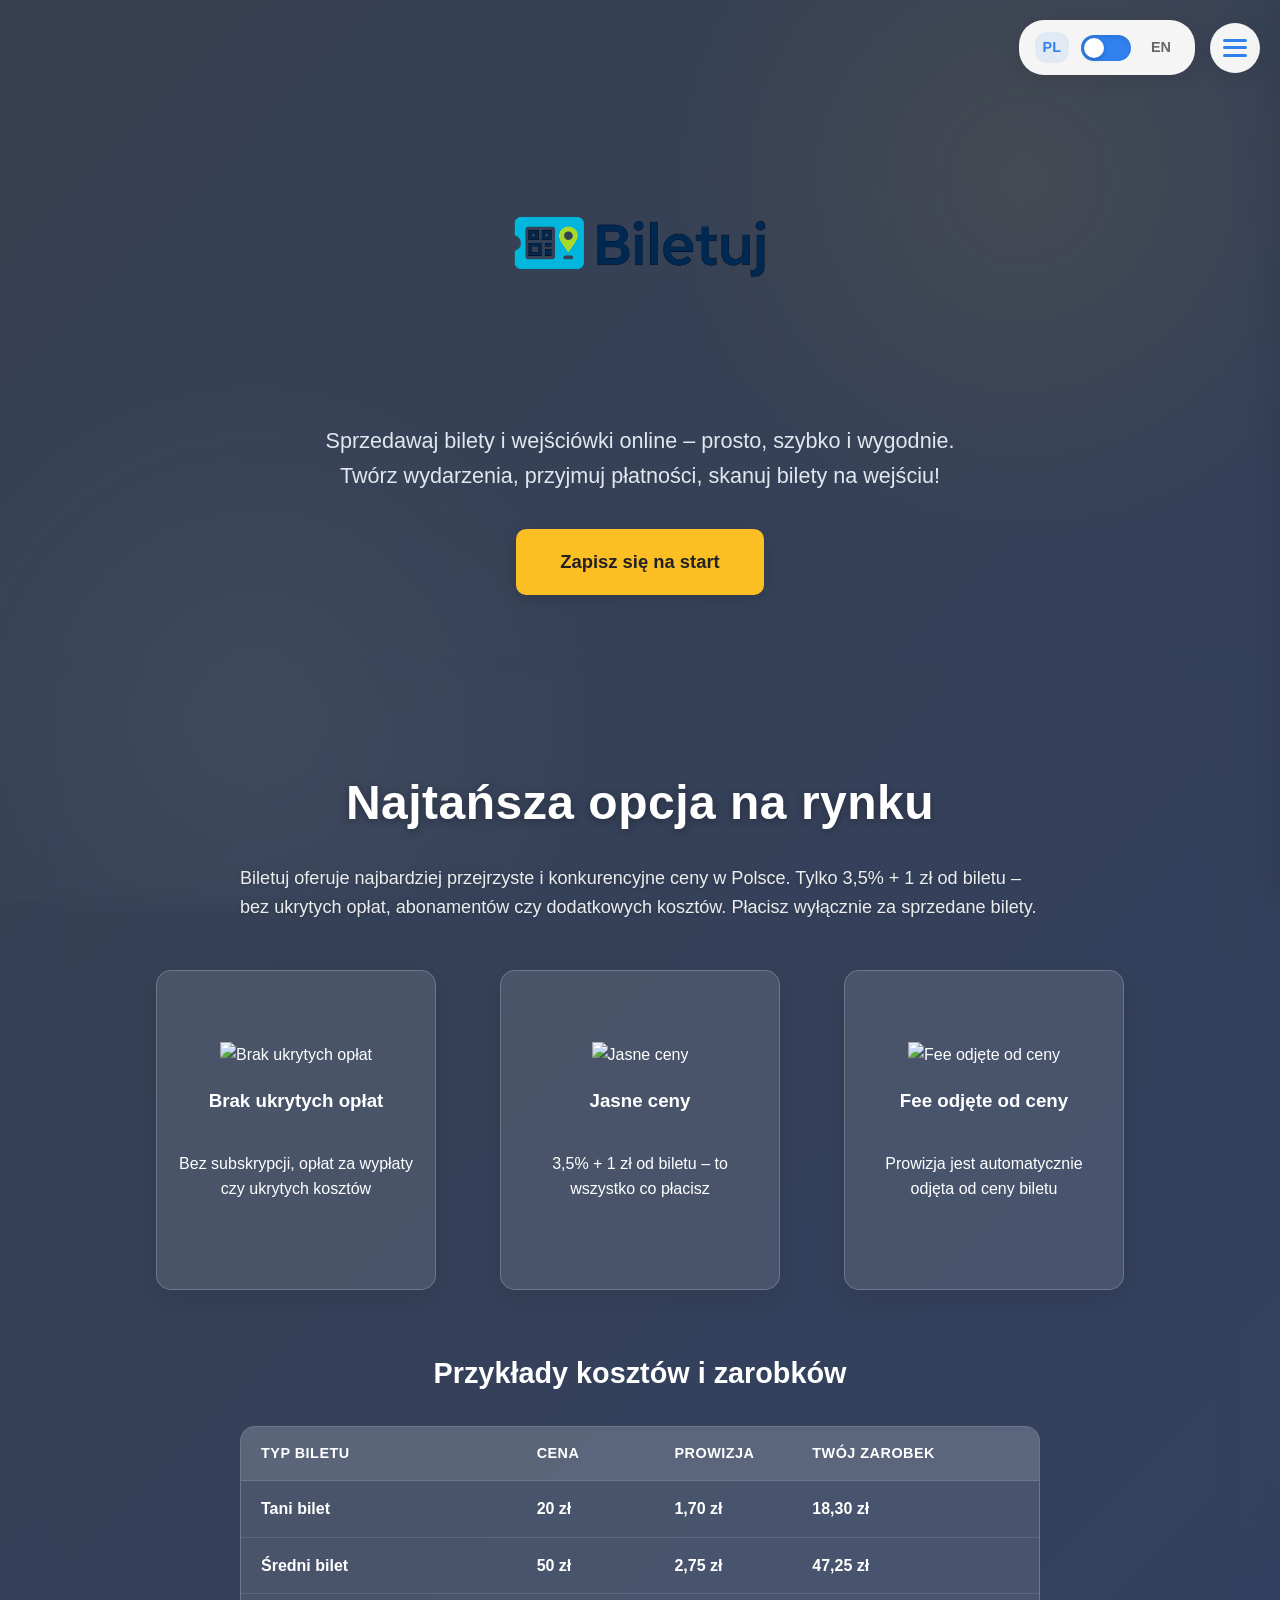
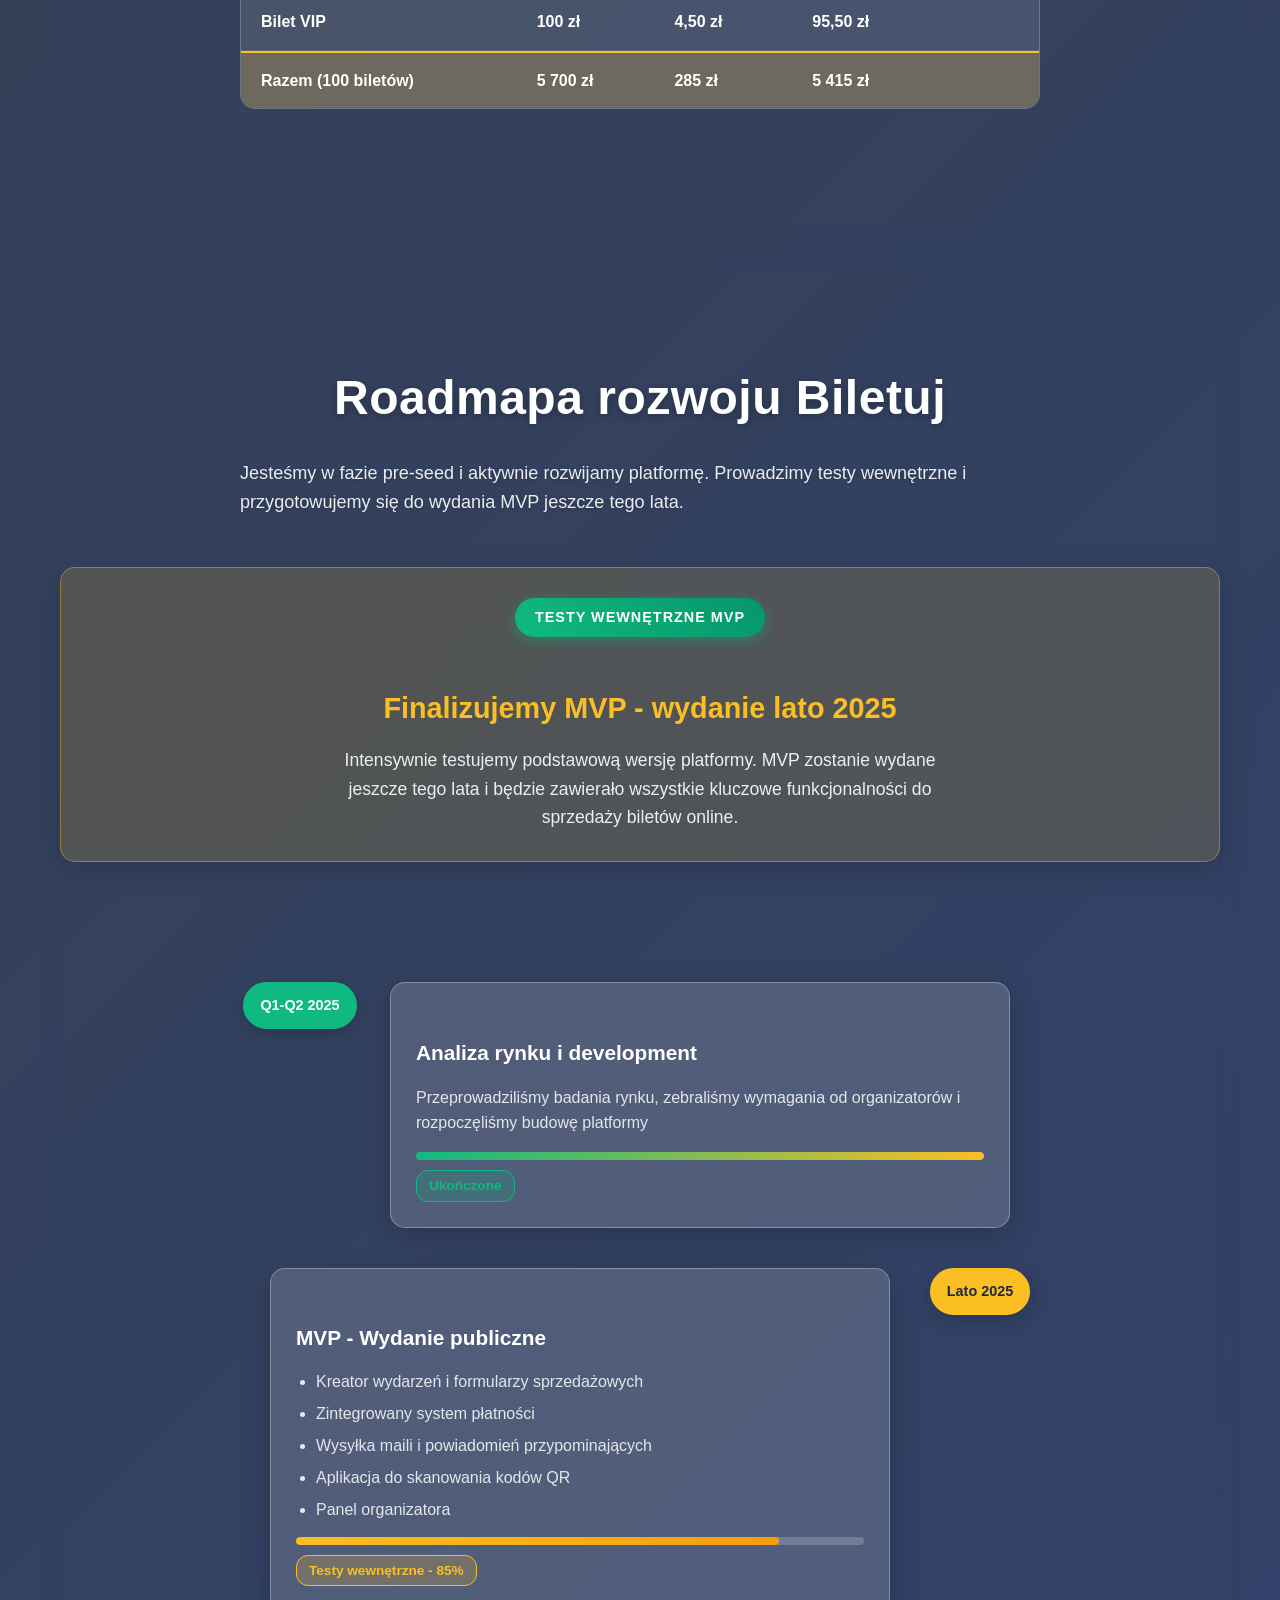
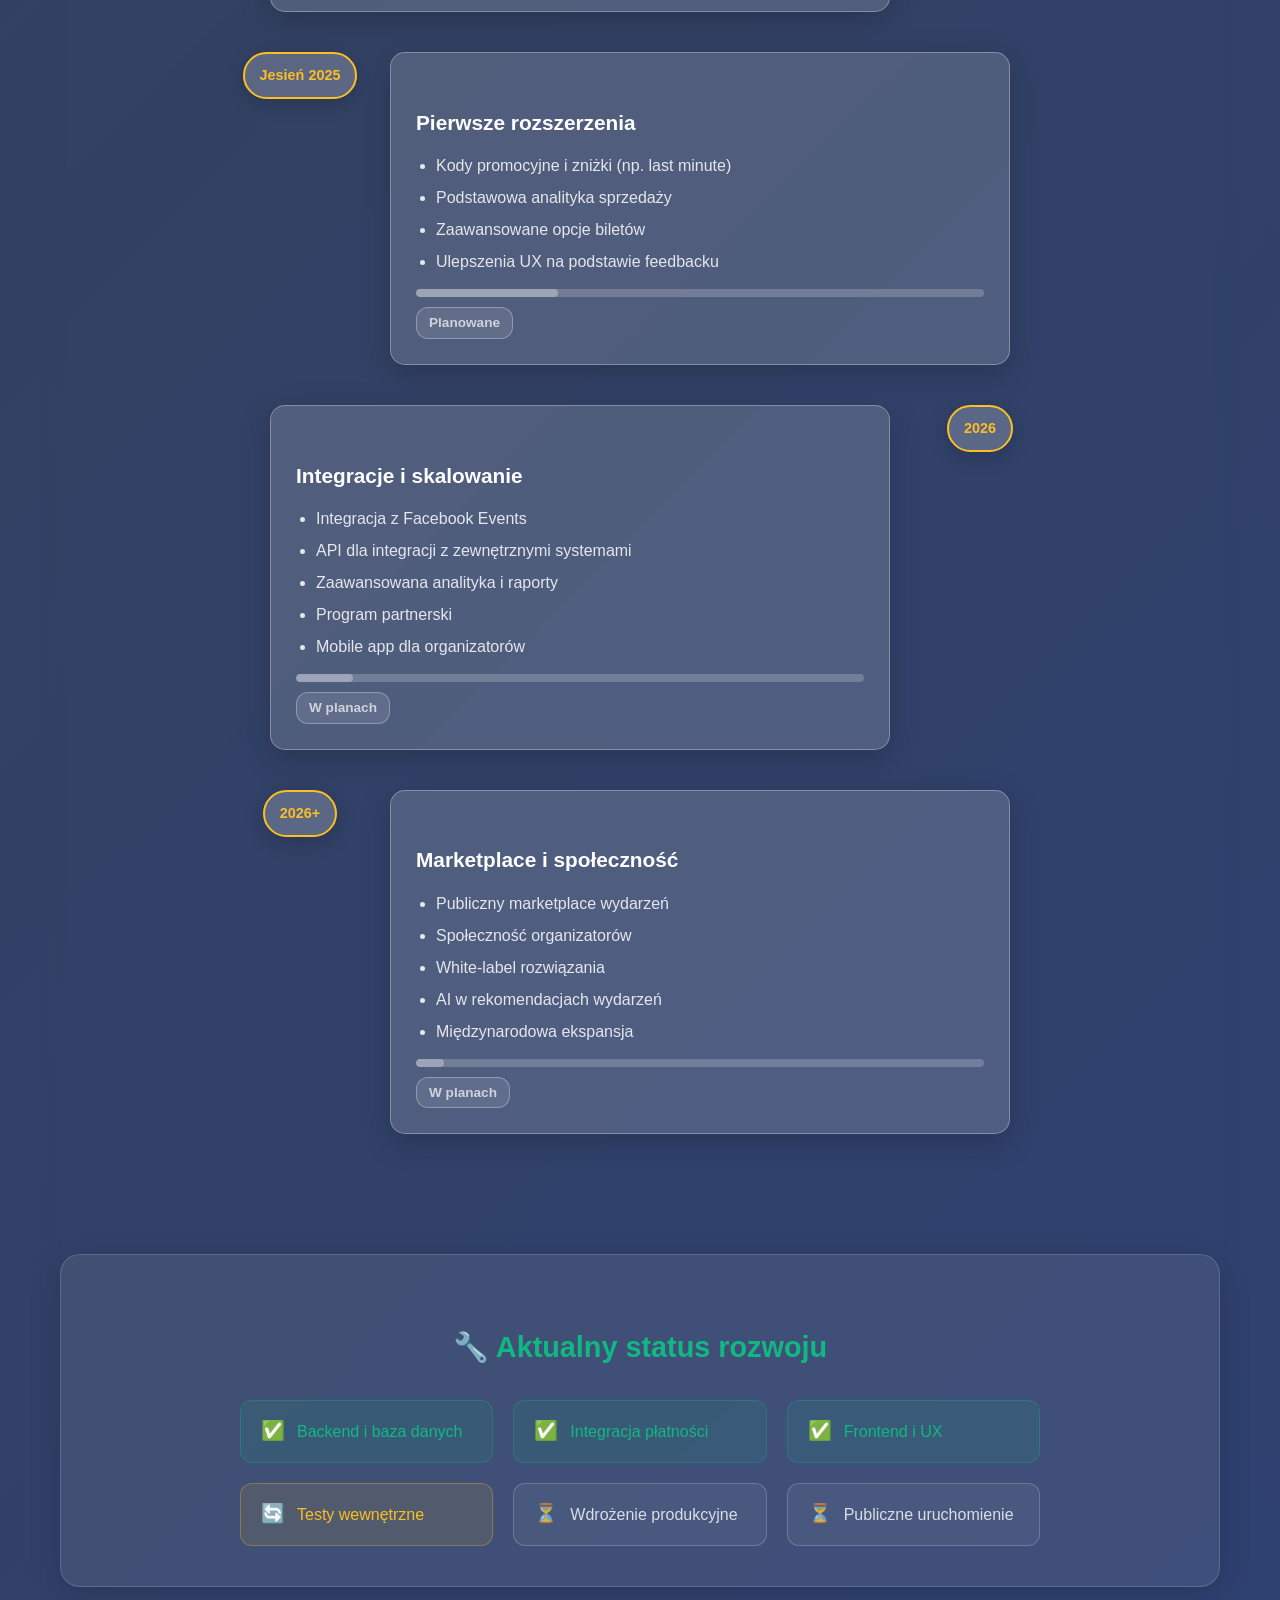
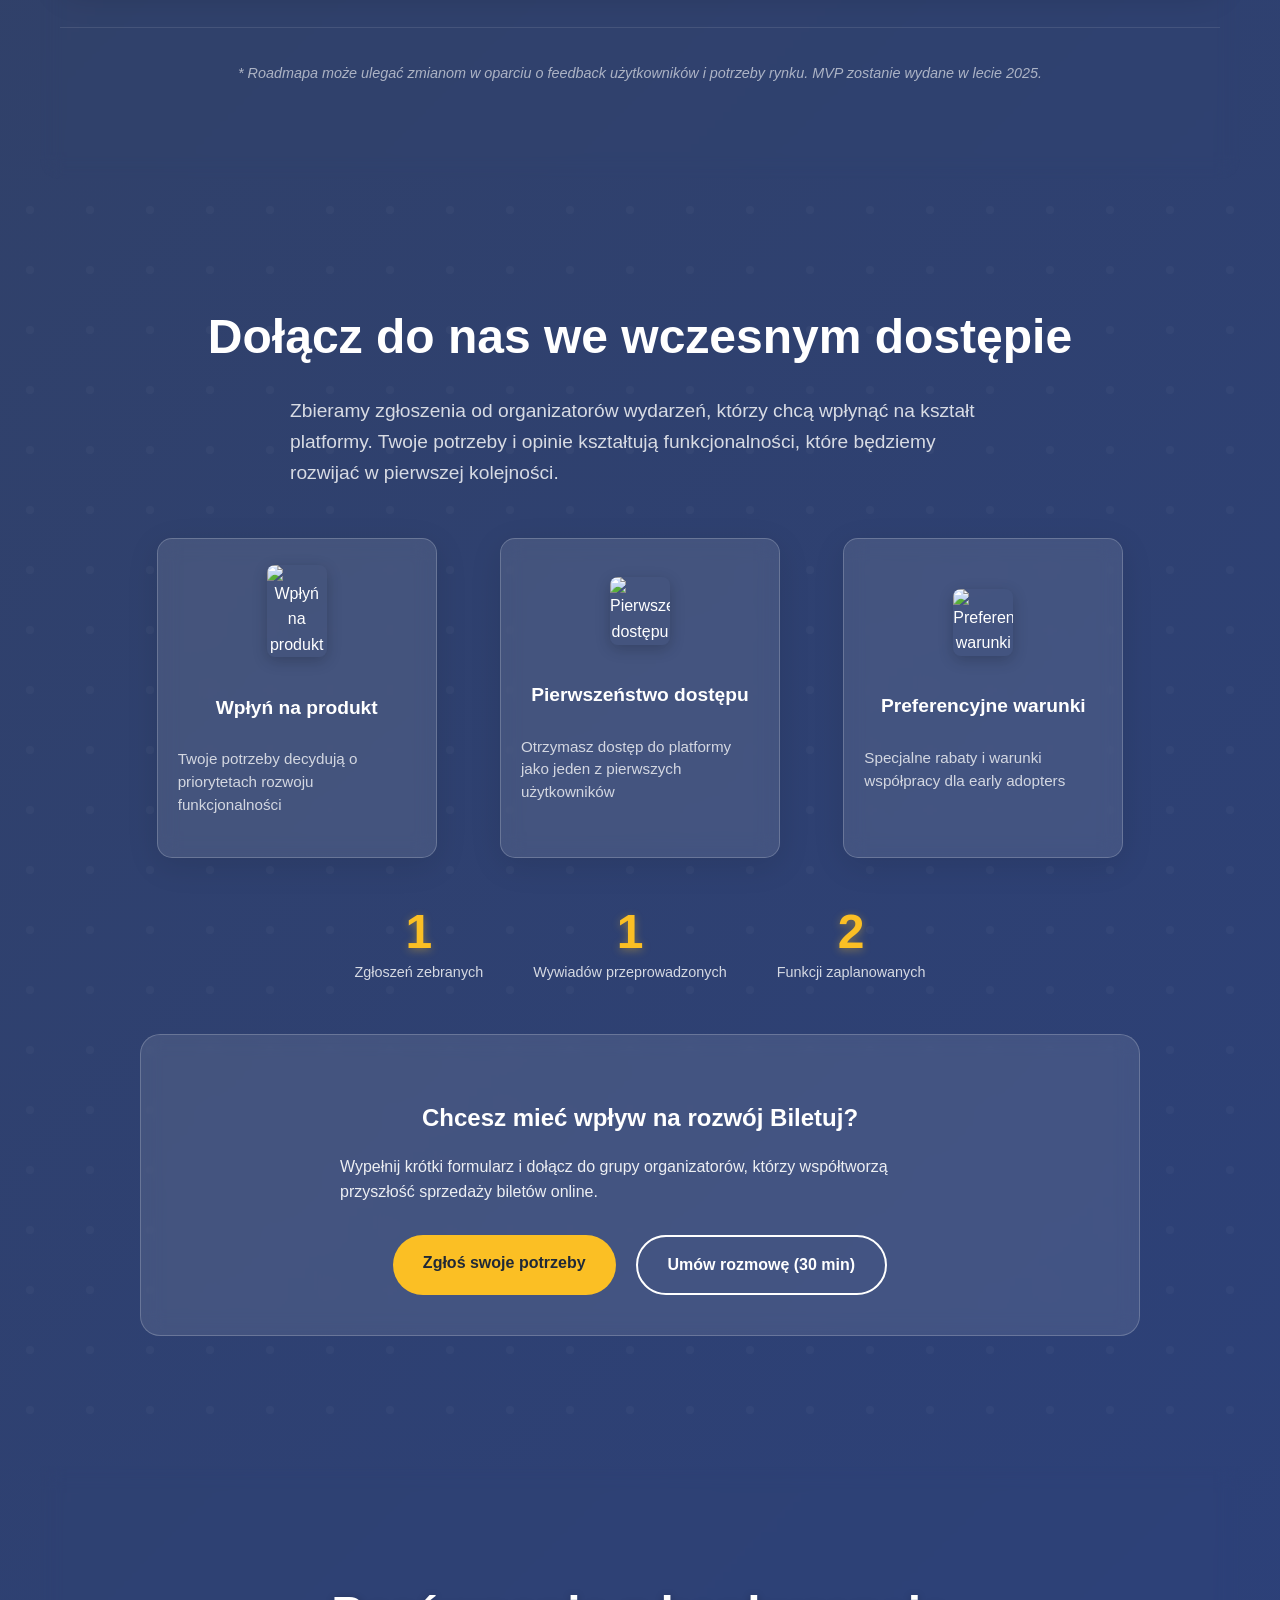
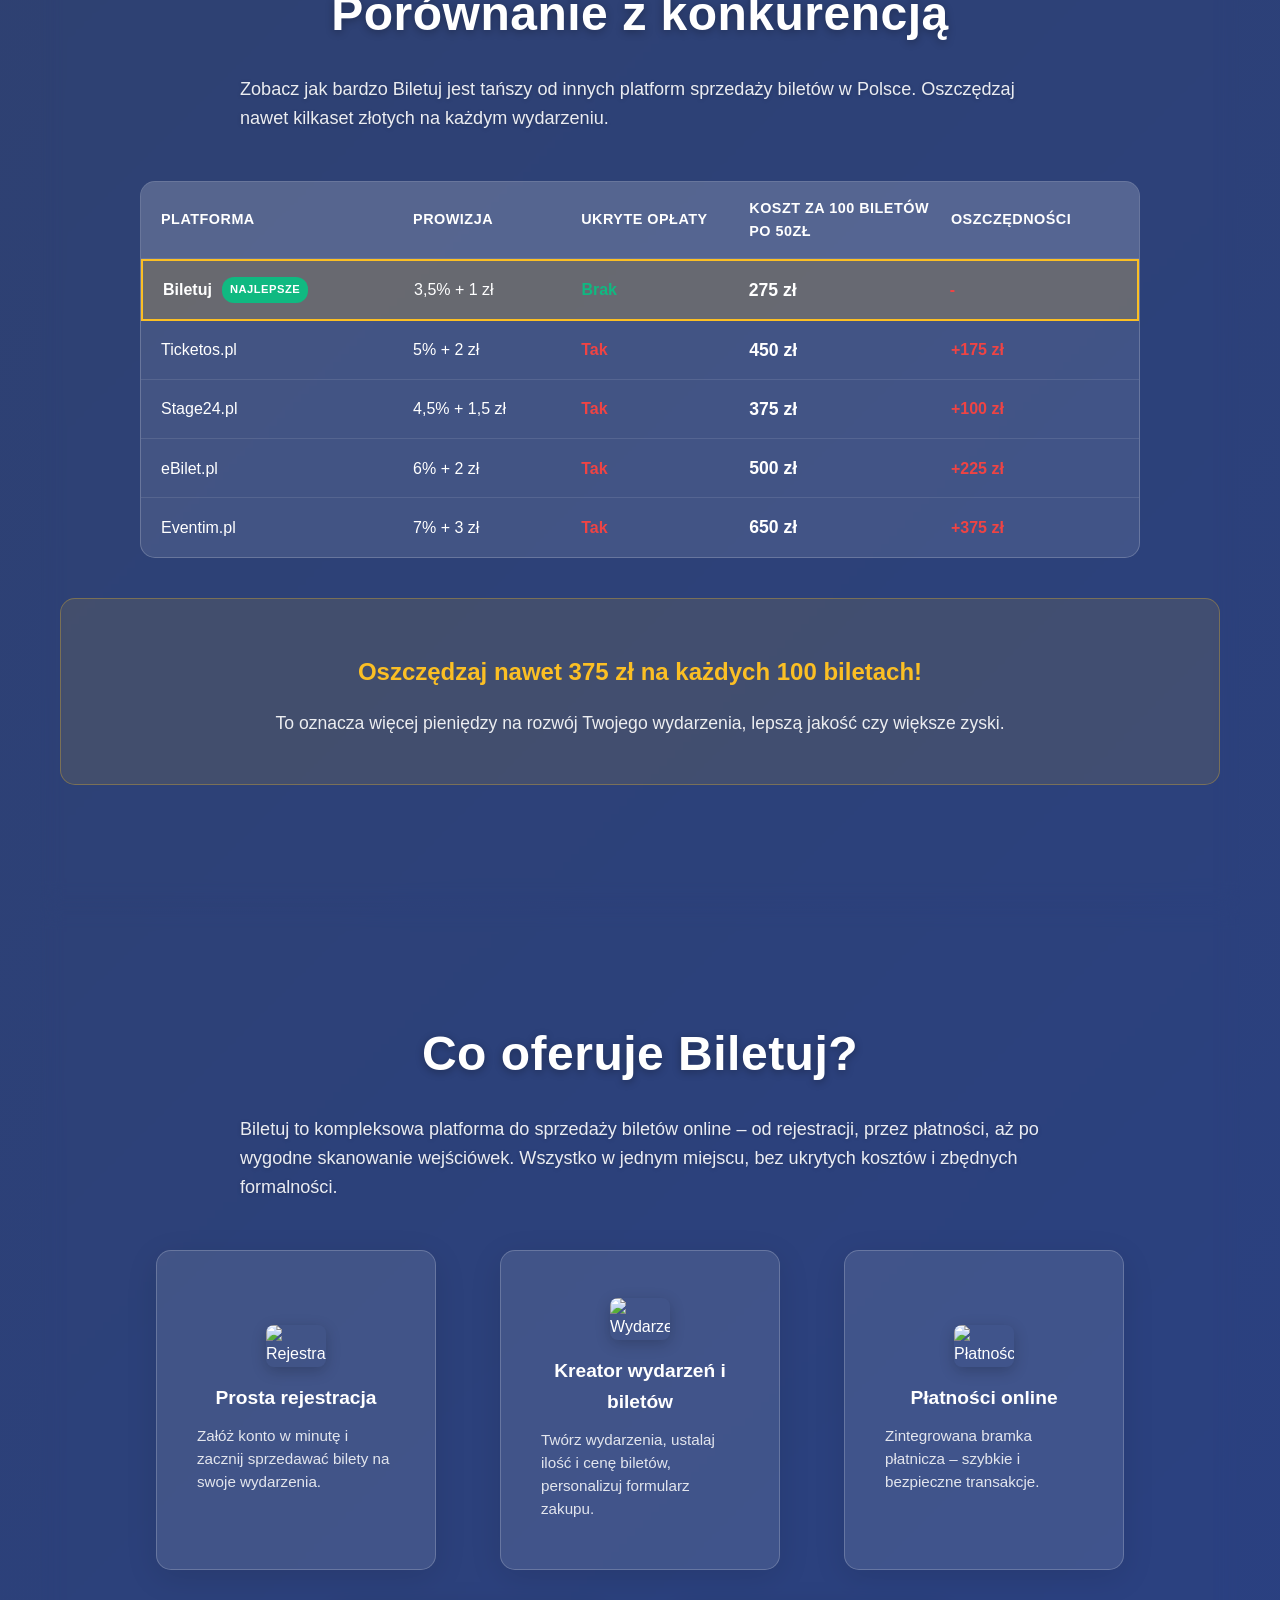
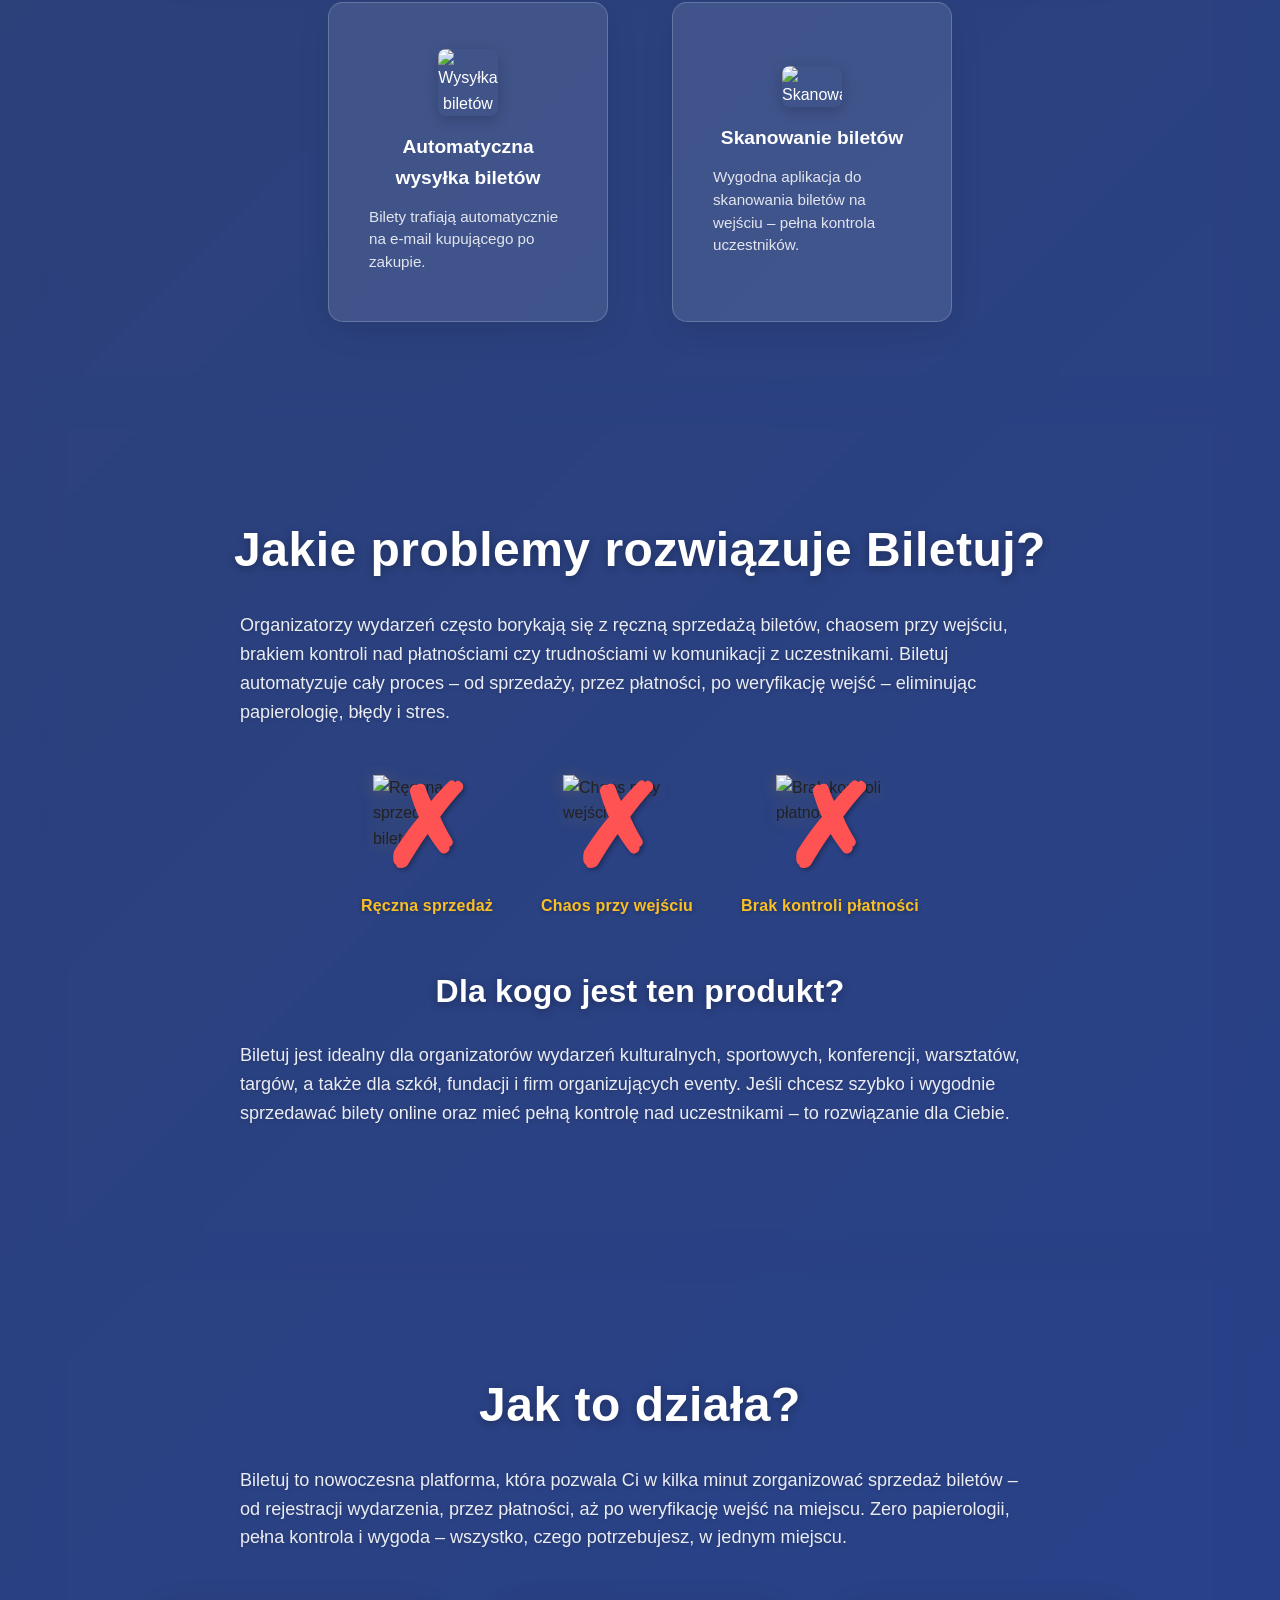
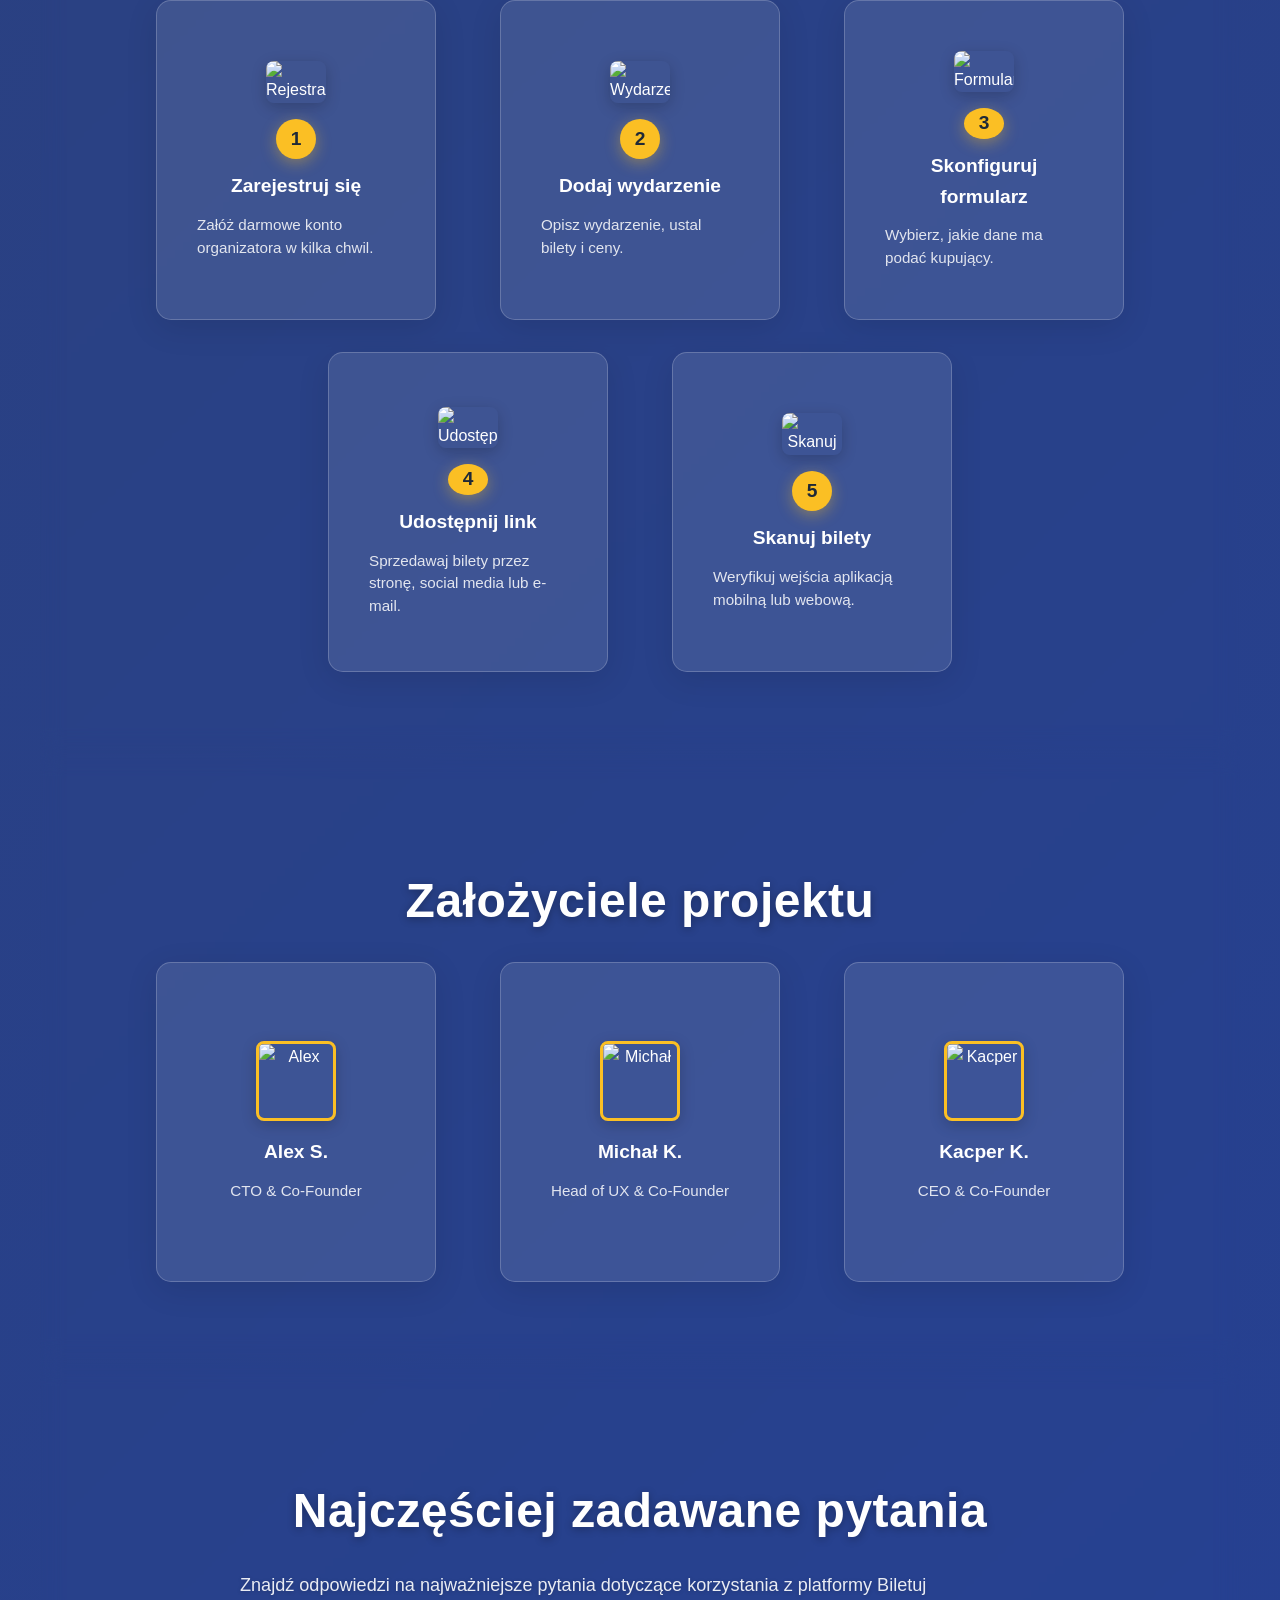
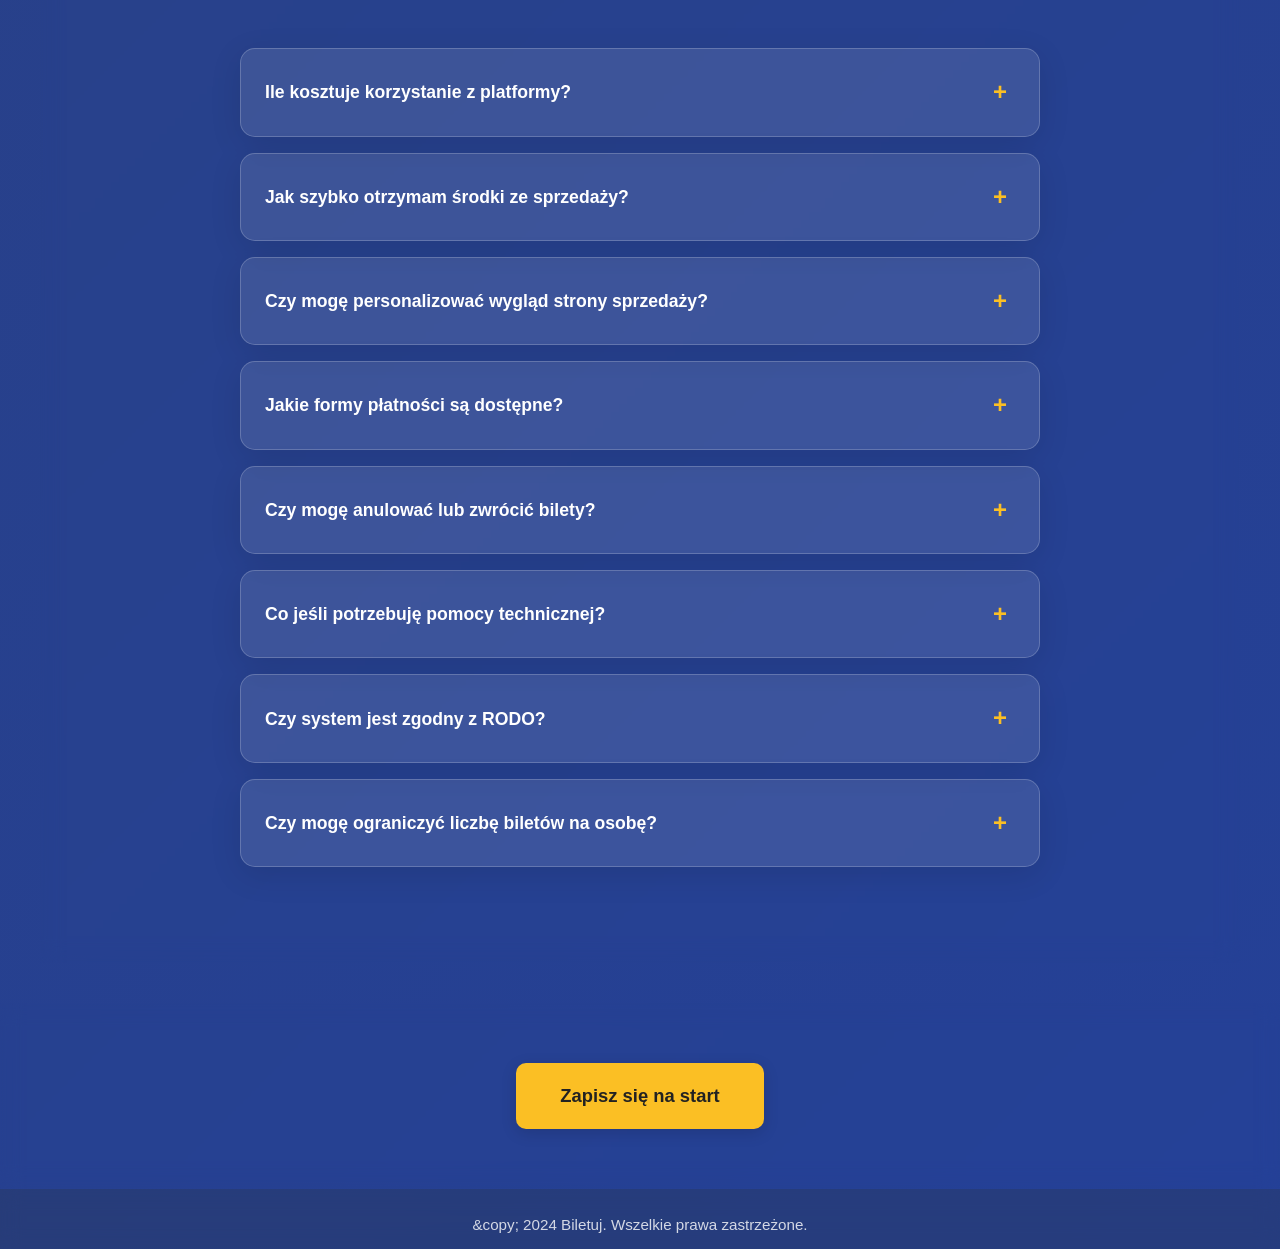
==== commit 25838fcd: "Refactor pricing section in index.html; replace highlights with card layout for improved clarity" ====
--- a/index.html
+++ b/index.html
@@ -83,23 +83,25 @@
         Biletuj oferuje najbardziej przejrzyste i konkurencyjne ceny w Polsce. Tylko 3,5% + 1 zł od biletu – bez ukrytych opłat, abonamentów czy dodatkowych kosztów. Płacisz wyłącznie za sprzedane bilety.
     </div>
 
-    <div class="pricing-highlights">
-        <div class="highlight">
+    <div class="cards-grid">
+        <div class="card">
             <img src="https://img.icons8.com/color/48/000000/no-hidden-fee.png" alt="Brak ukrytych opłat">
             <h3 data-i18n="pricing.noHiddenFees.title">Brak ukrytych opłat</h3>
             <p data-i18n="pricing.noHiddenFees.desc">Bez subskrypcji, opłat za wypłaty czy ukrytych kosztów</p>
         </div>
-        <div class="highlight">
+        <div class="card">
             <img src="https://img.icons8.com/color/48/000000/cheap-2.png" alt="Jasne ceny">
             <h3 data-i18n="pricing.clearPricing.title">Jasne ceny</h3>
             <p data-i18n="pricing.clearPricing.desc">3,5% + 1 zł od biletu – to wszystko co płacisz</p>
         </div>
-        <div class="highlight">
+        <div class="card">
             <img src="https://img.icons8.com/color/48/000000/money-bag.png" alt="Fee odjęte od ceny">
             <h3 data-i18n="pricing.feeDeducted.title">Fee odjęte od ceny</h3>
             <p data-i18n="pricing.feeDeducted.desc">Prowizja jest automatycznie odjęta od ceny biletu</p>
         </div>
     </div>
+
+
 
     <div class="pricing-examples">
         <h3 data-i18n="pricing.examples.title">Przykłady kosztów i zarobków</h3>
--- a/style.css
+++ b/style.css
@@ -385,10 +385,8 @@
 
 /* PRICING SECTION */
 .pricing {
-    background: rgba(255, 255, 255, 0.05);
     border-radius: 20px;
     margin: 20px;
-    border: 1px solid rgba(255, 255, 255, 0.1);
 }
 
 .pricing-highlights {
@@ -497,10 +495,8 @@
 
 /* ROADMAP SECTION */
 .roadmap {
-    background: rgba(255, 255, 255, 0.02);
     border-radius: 20px;
     margin: 20px;
-    border: 1px solid rgba(255, 255, 255, 0.05);
 }
 
 /* Current Phase Badge */
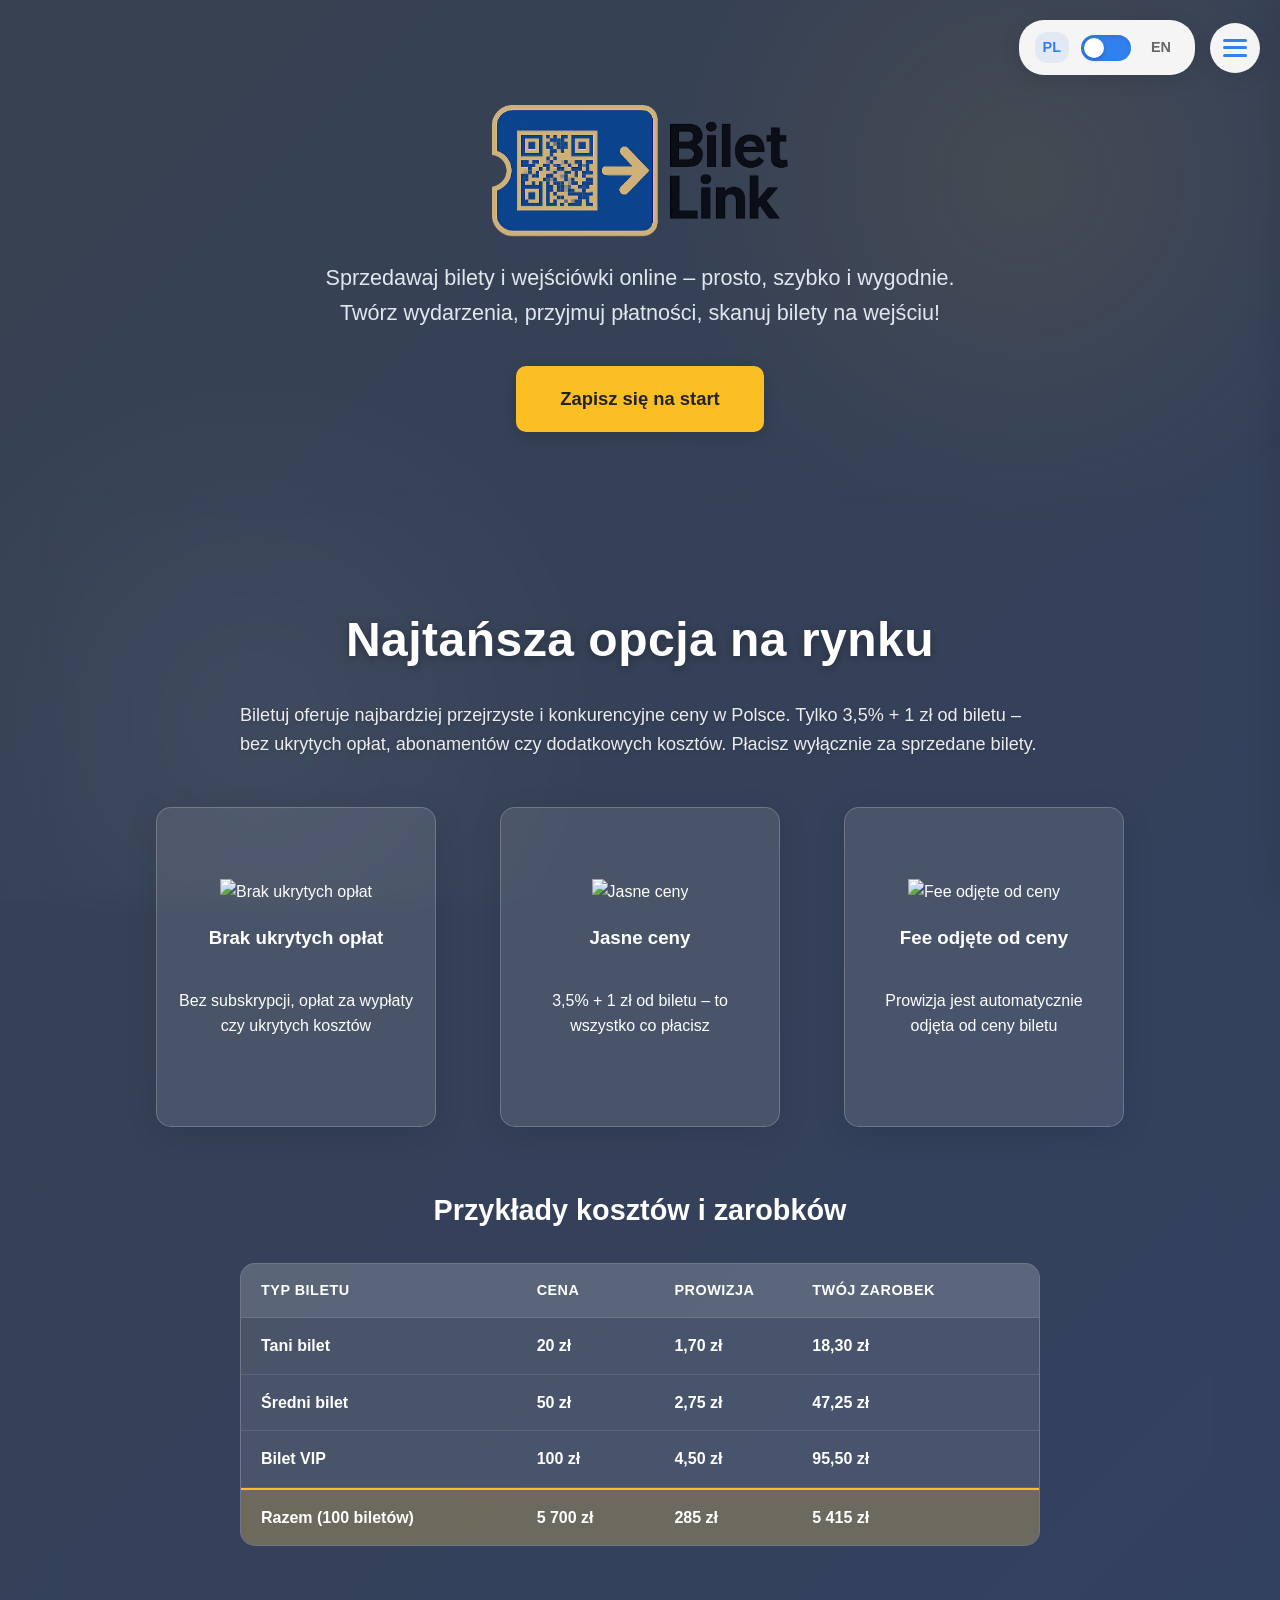
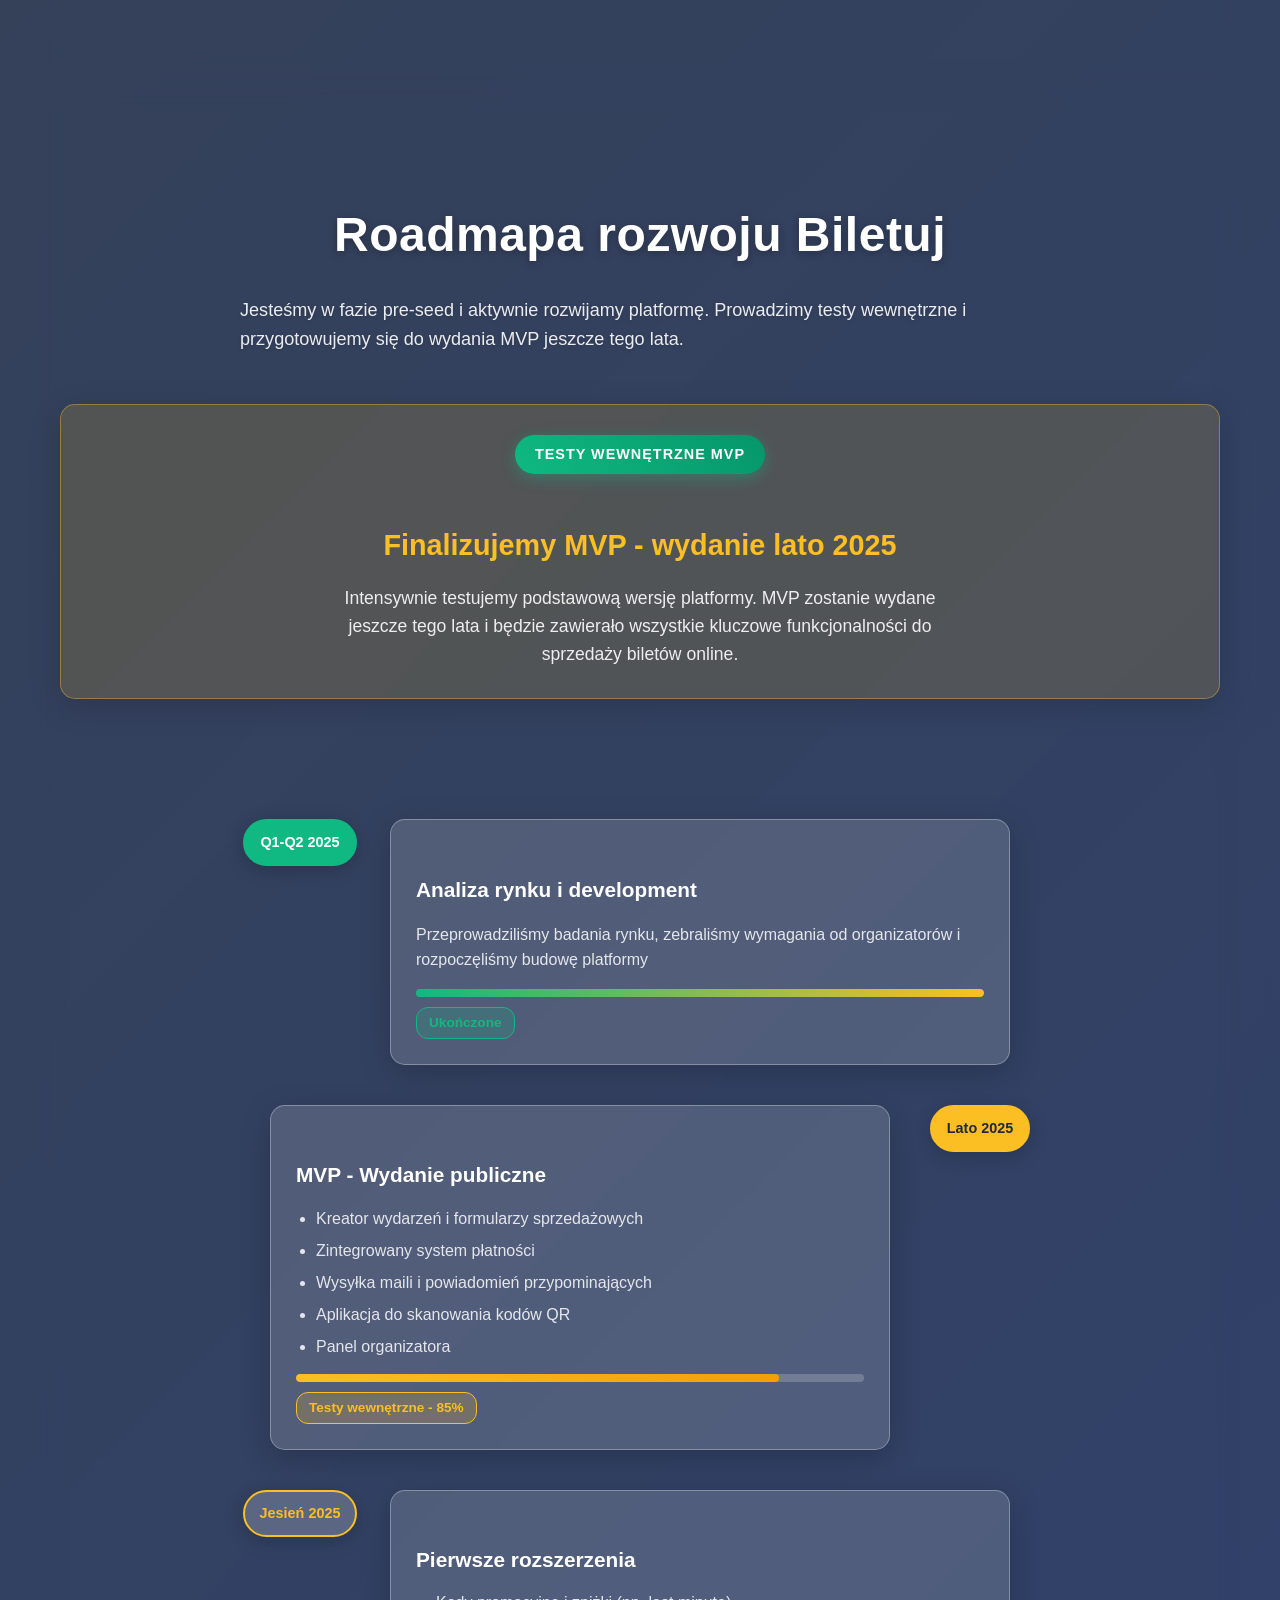
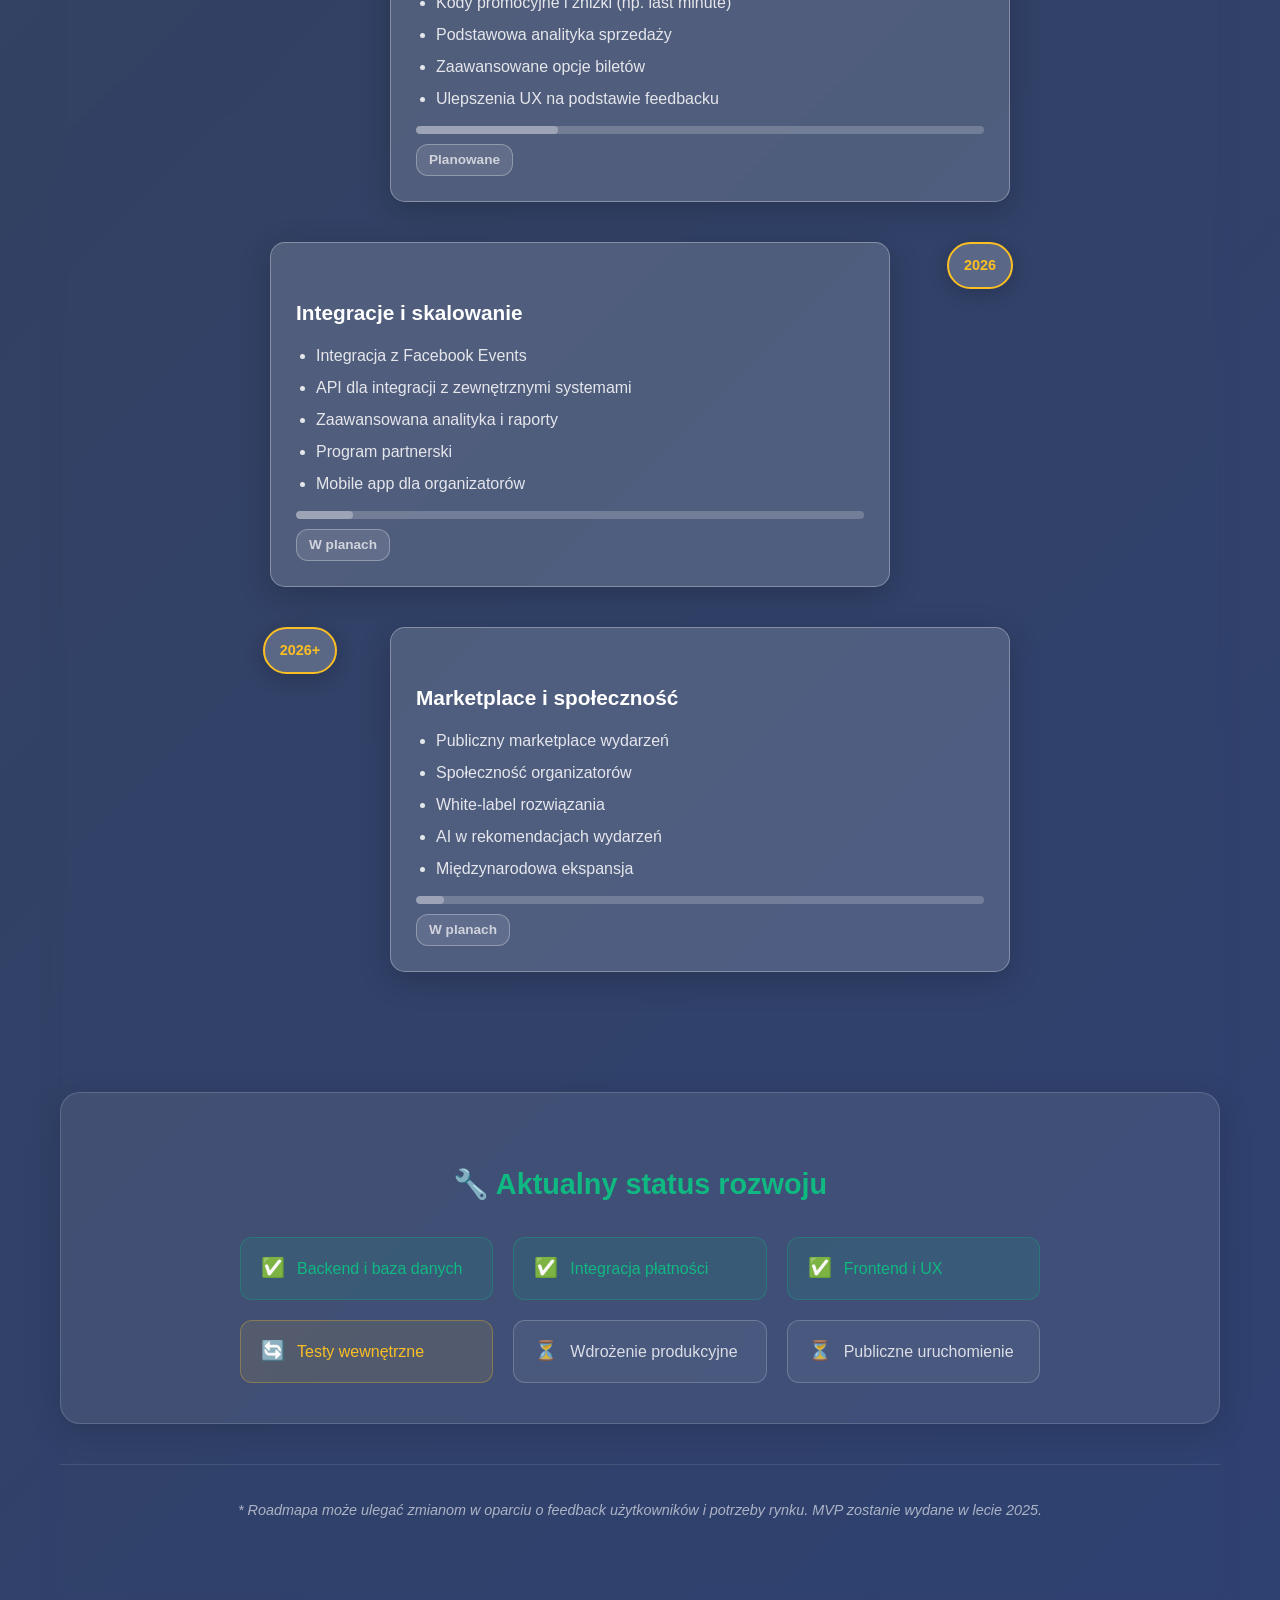
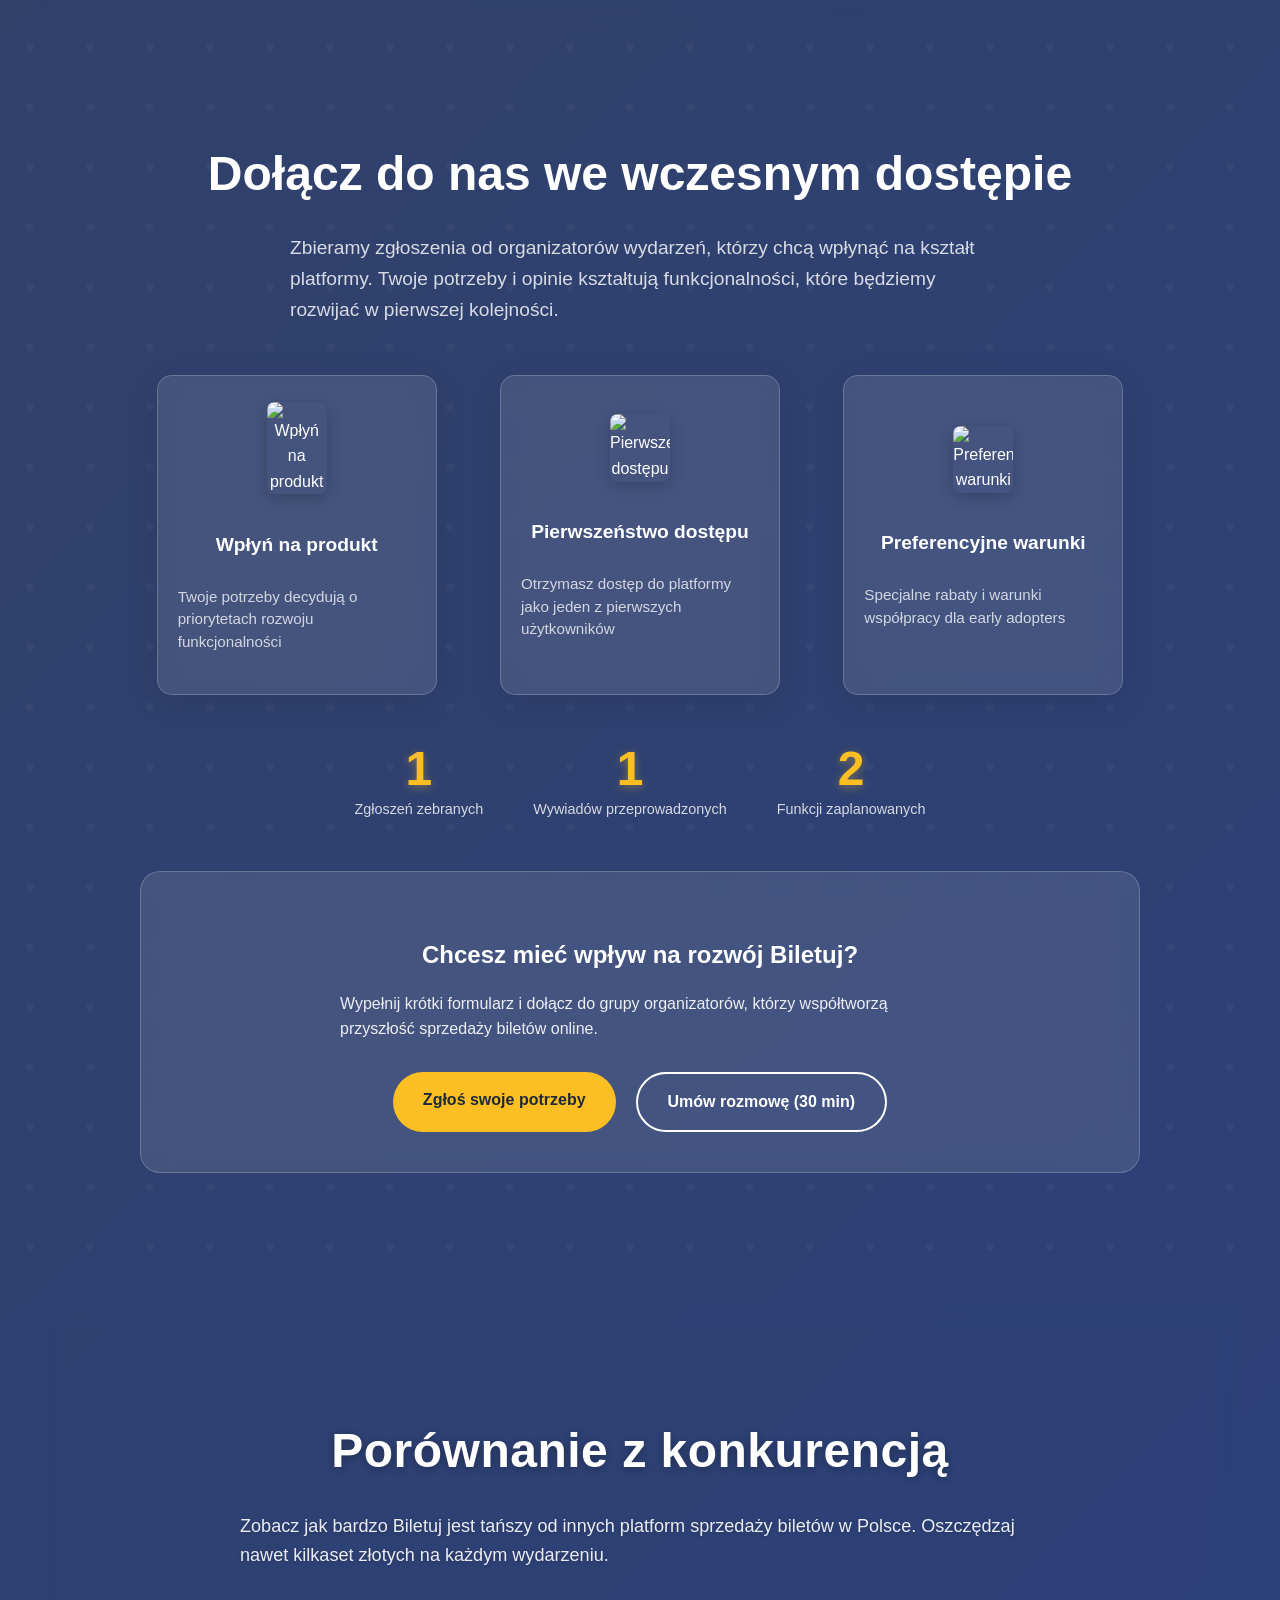
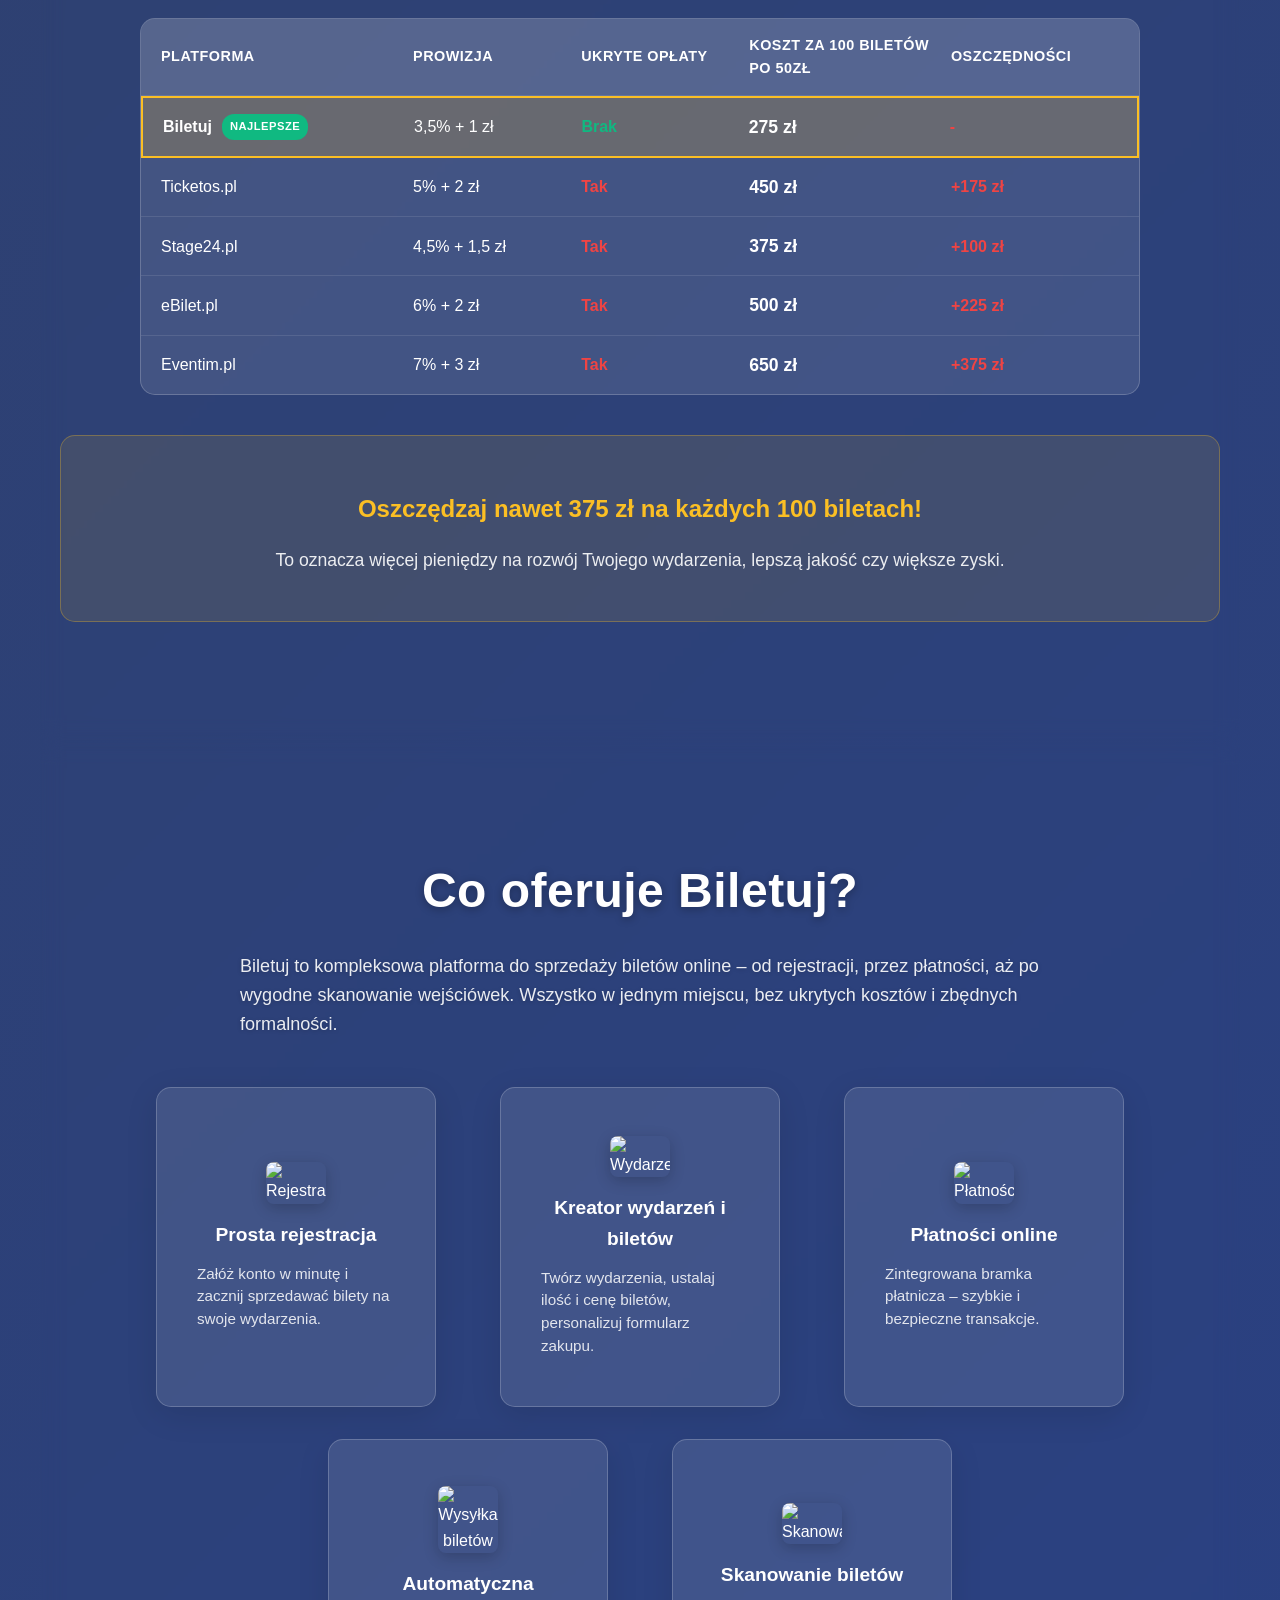
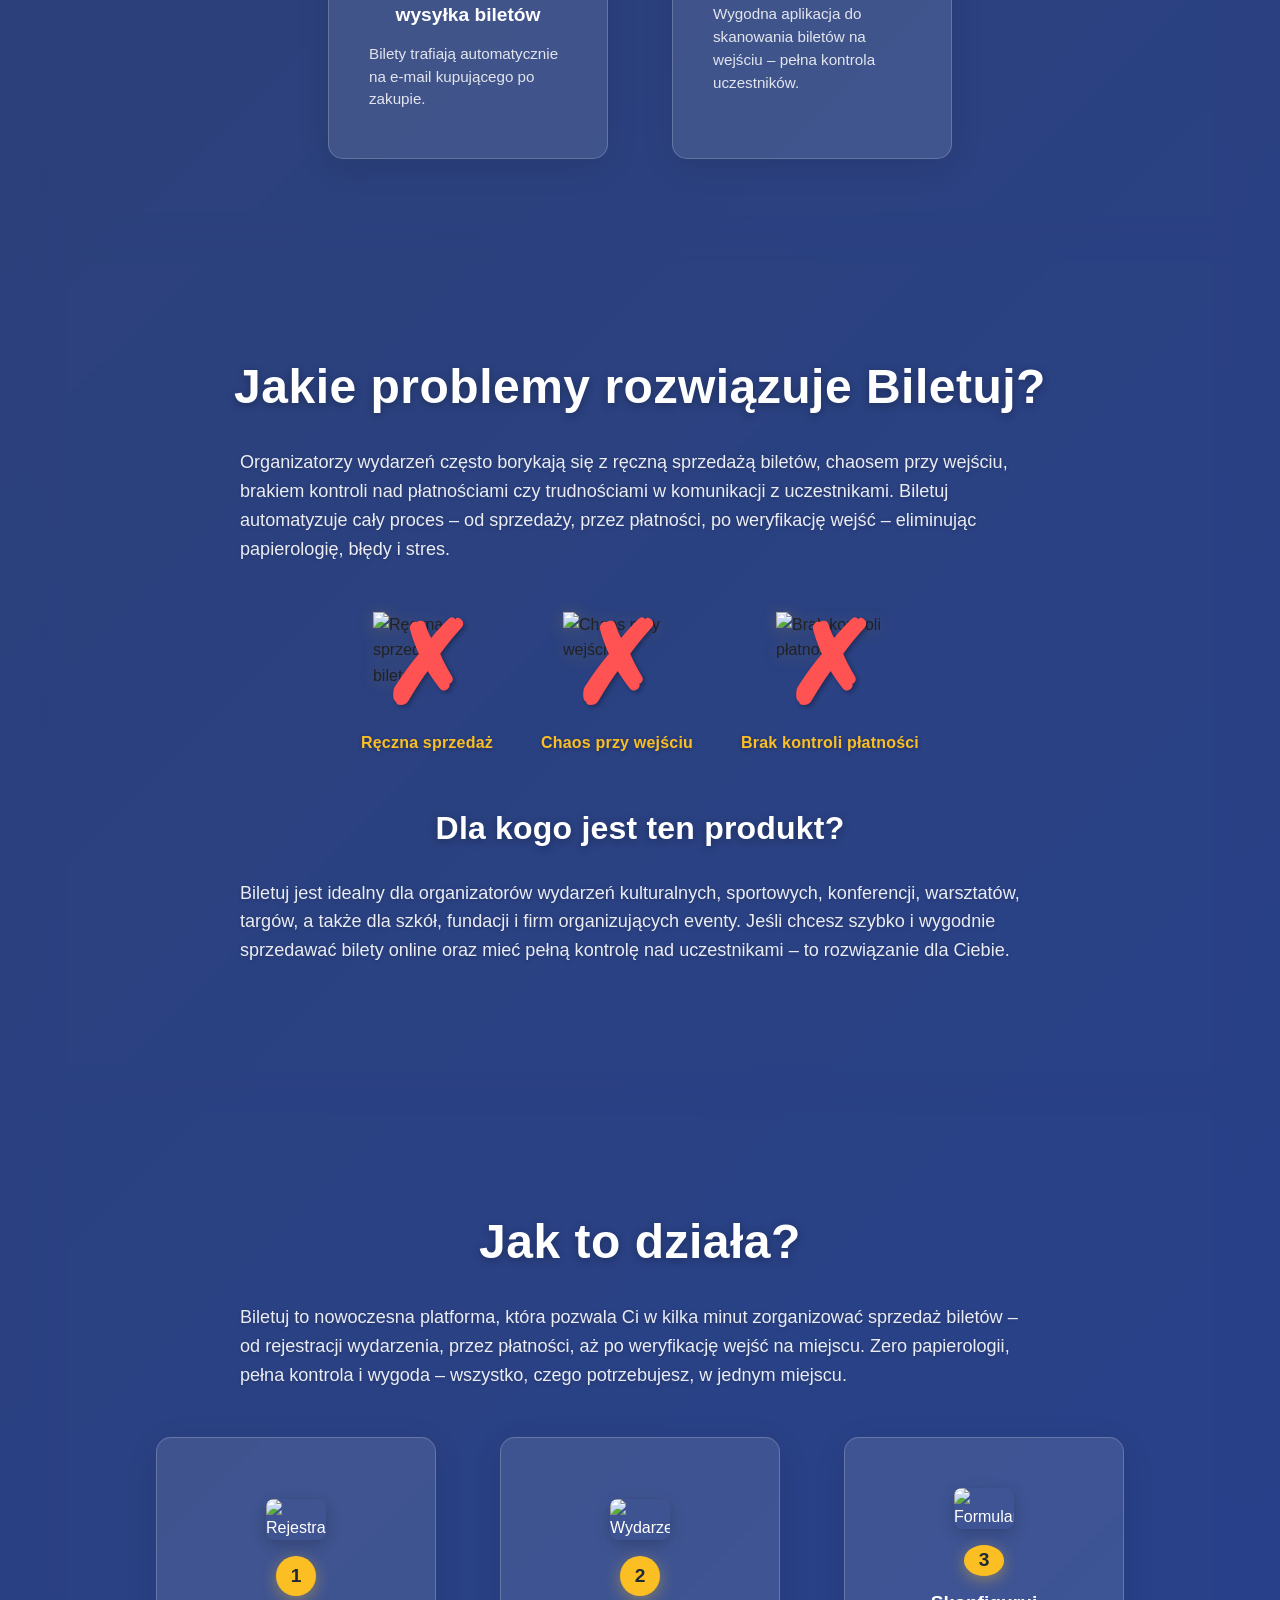
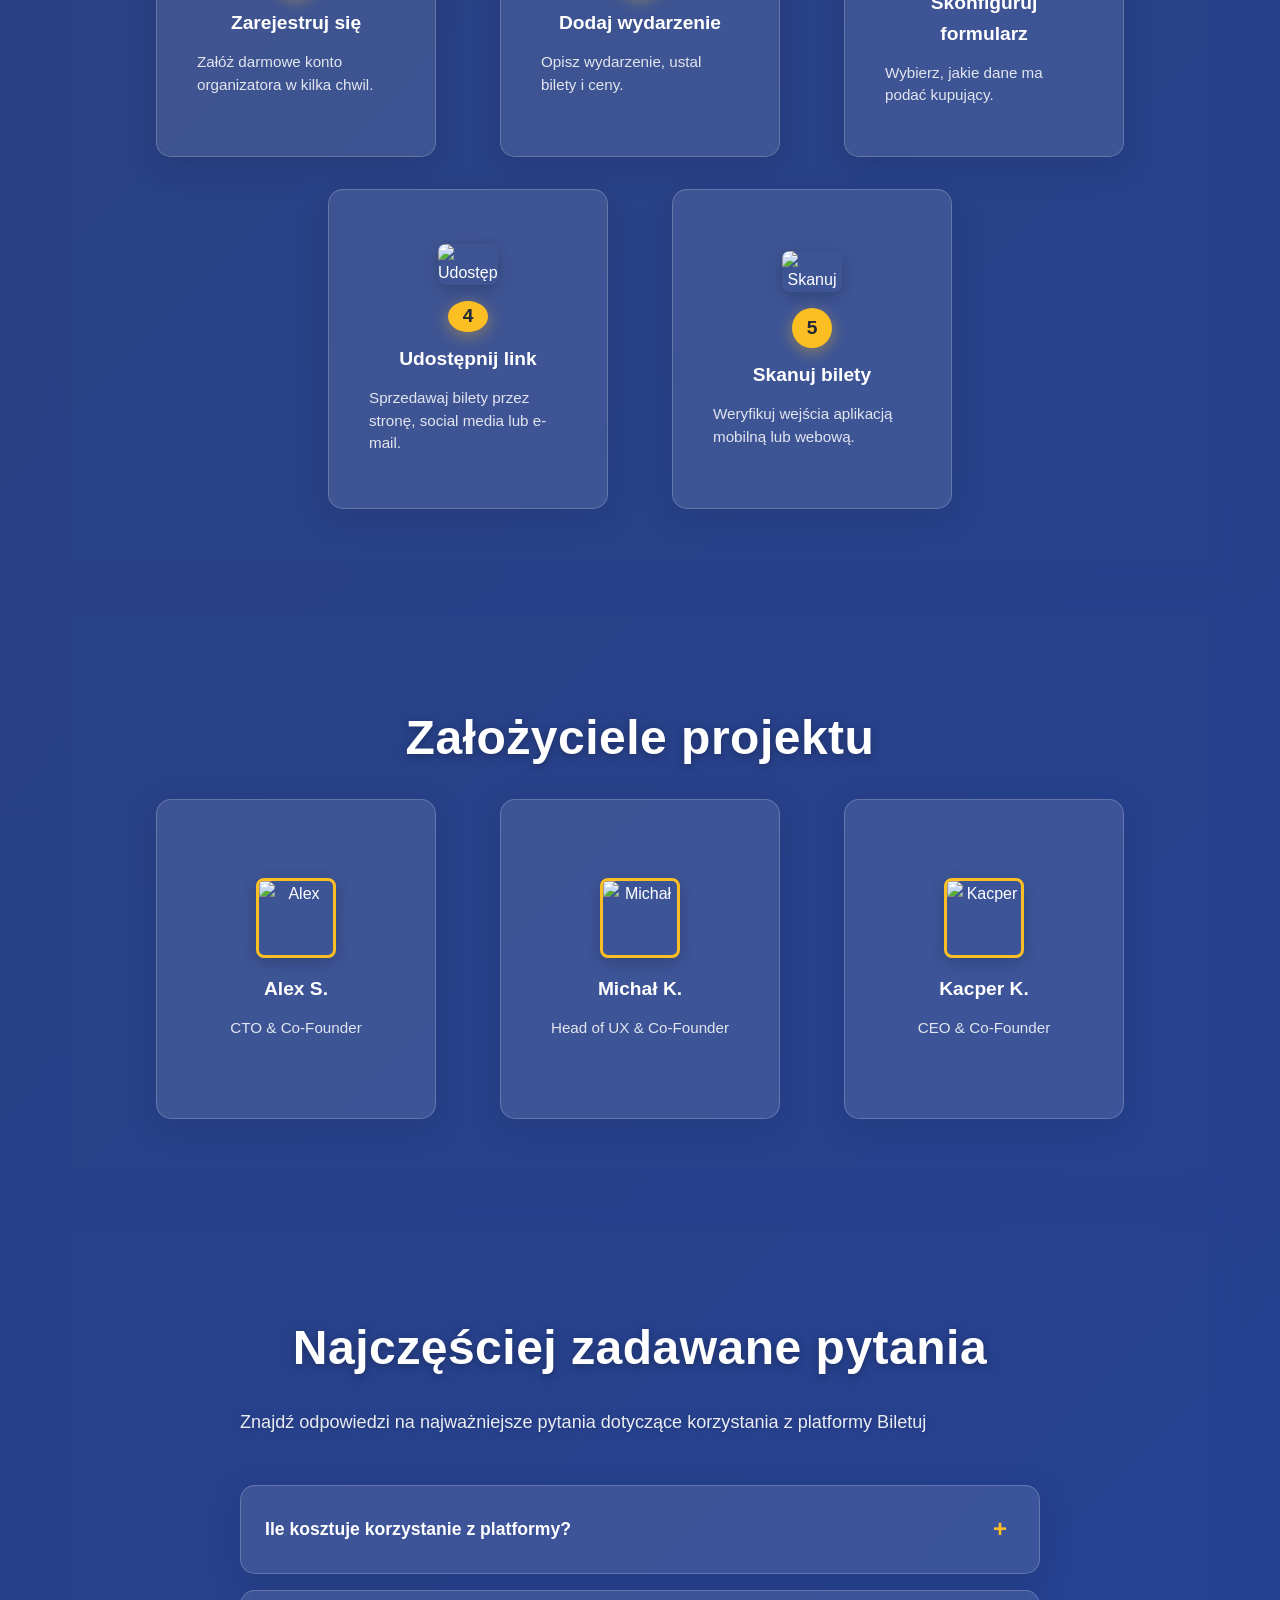
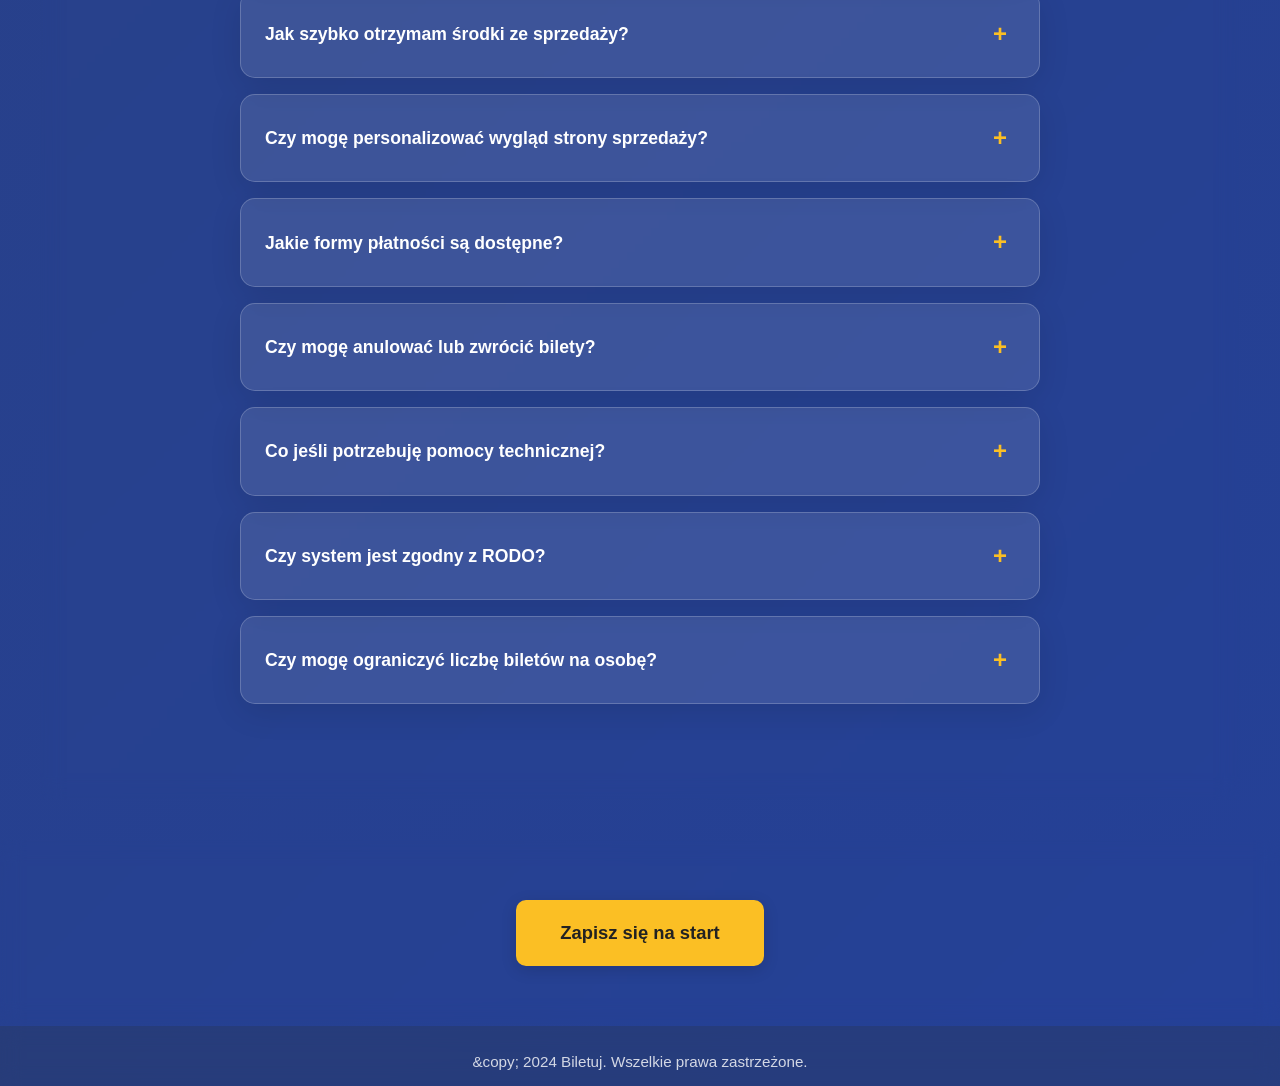
==== commit e8703419: "Update logo in hero section of index.html; replace with new branding image" ====
--- a/index.html
+++ b/index.html
@@ -67,7 +67,7 @@
 <!-- Sekcja główna (hero) -->
 <section class="hero" id="home">
     <div class="hero-content">
-        <img src="zlogo.png" alt="Logo Biletuj" class="hero-logo">
+        <img src="zlogo2.png" alt="Logo Biletuj" class="hero-logo">
         <p class="hero-desc" data-i18n="hero.description">
             Sprzedawaj bilety i wejściówki online – prosto, szybko i wygodnie.<br>Twórz wydarzenia, przyjmuj płatności,
             skanuj bilety na wejściu!
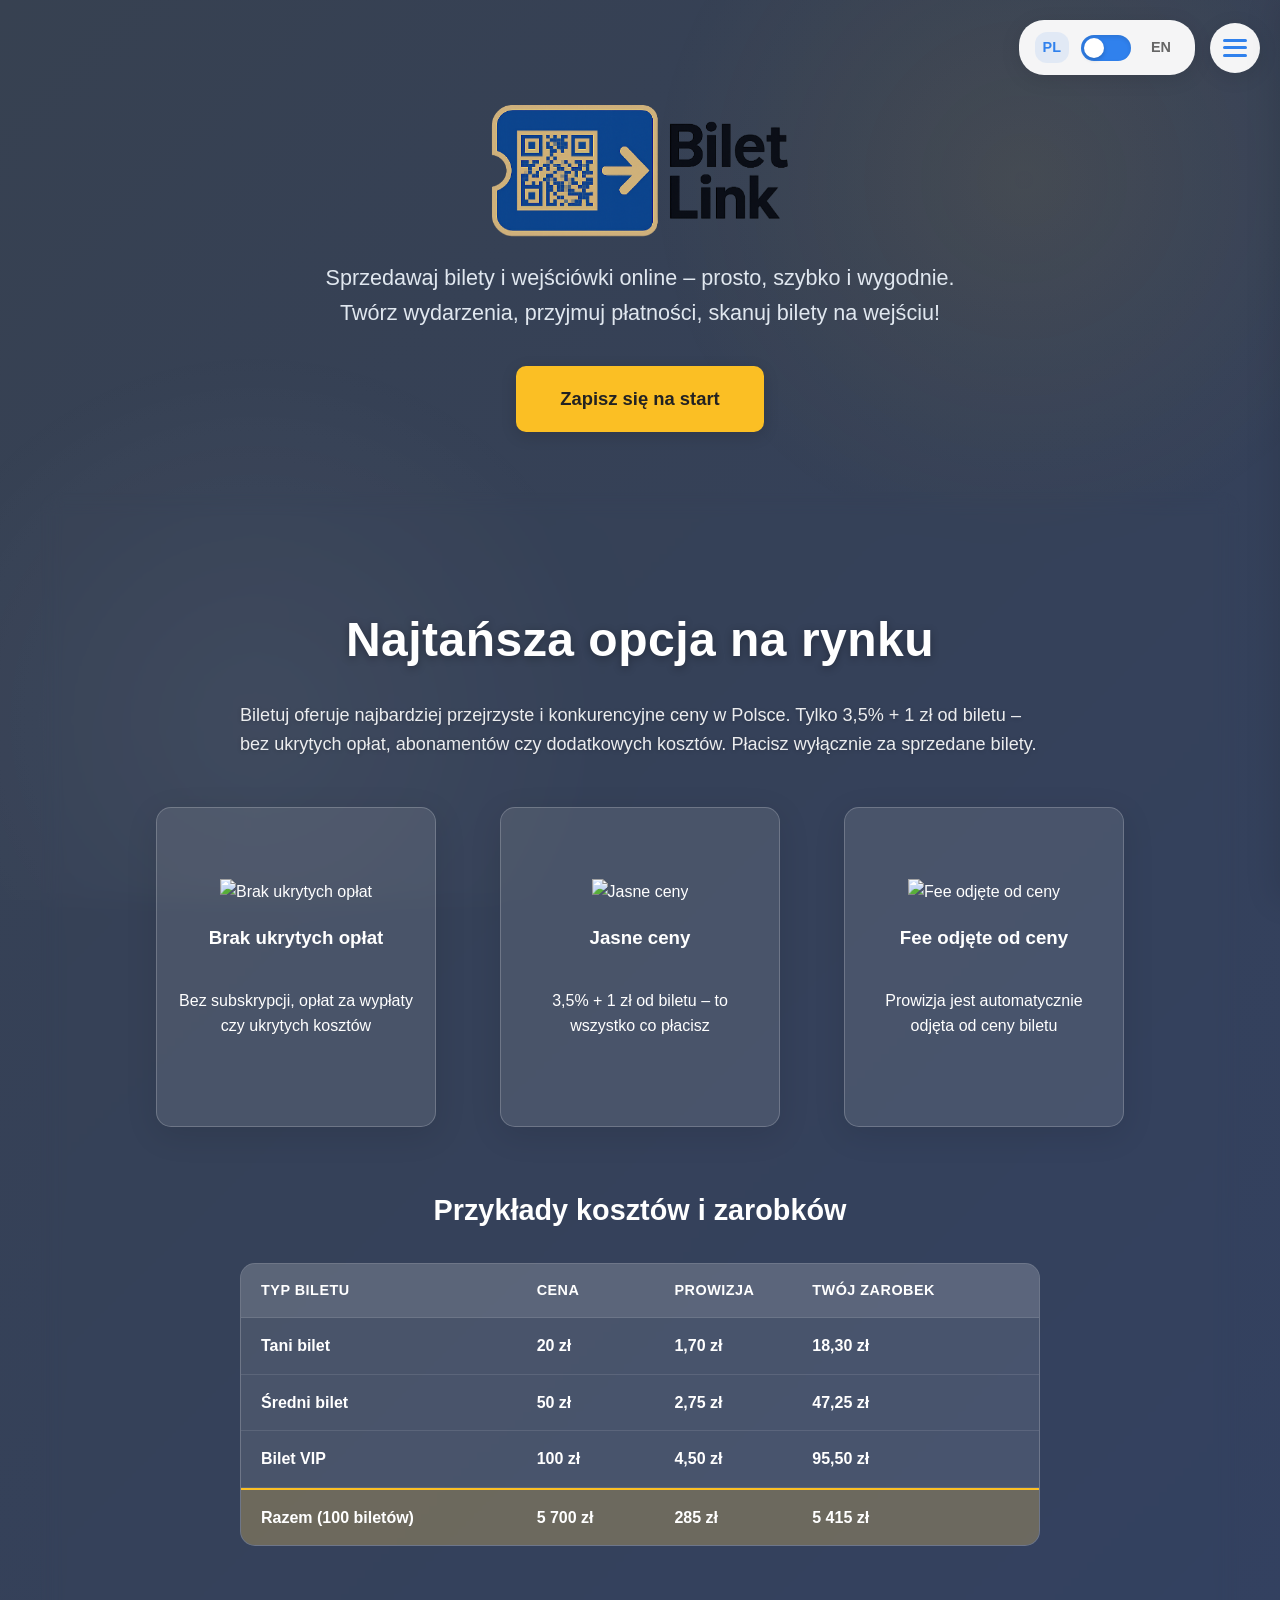
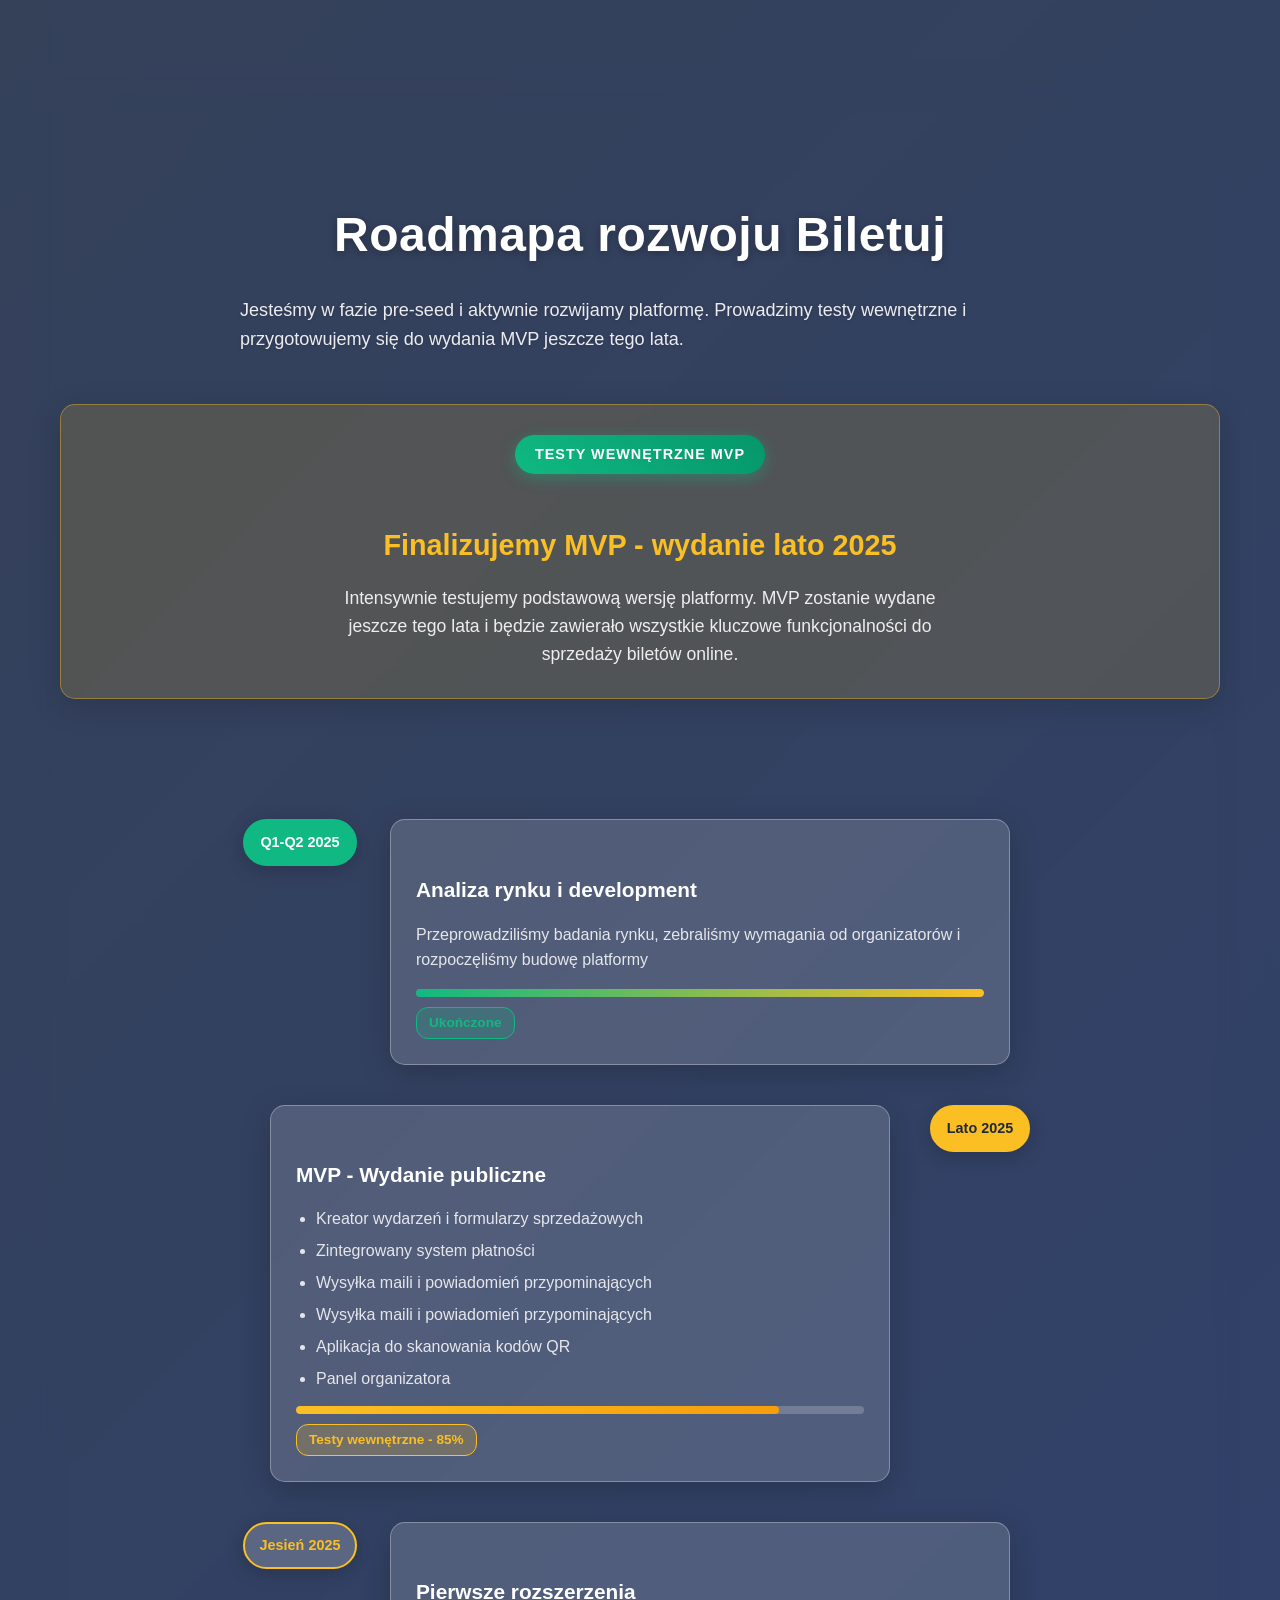
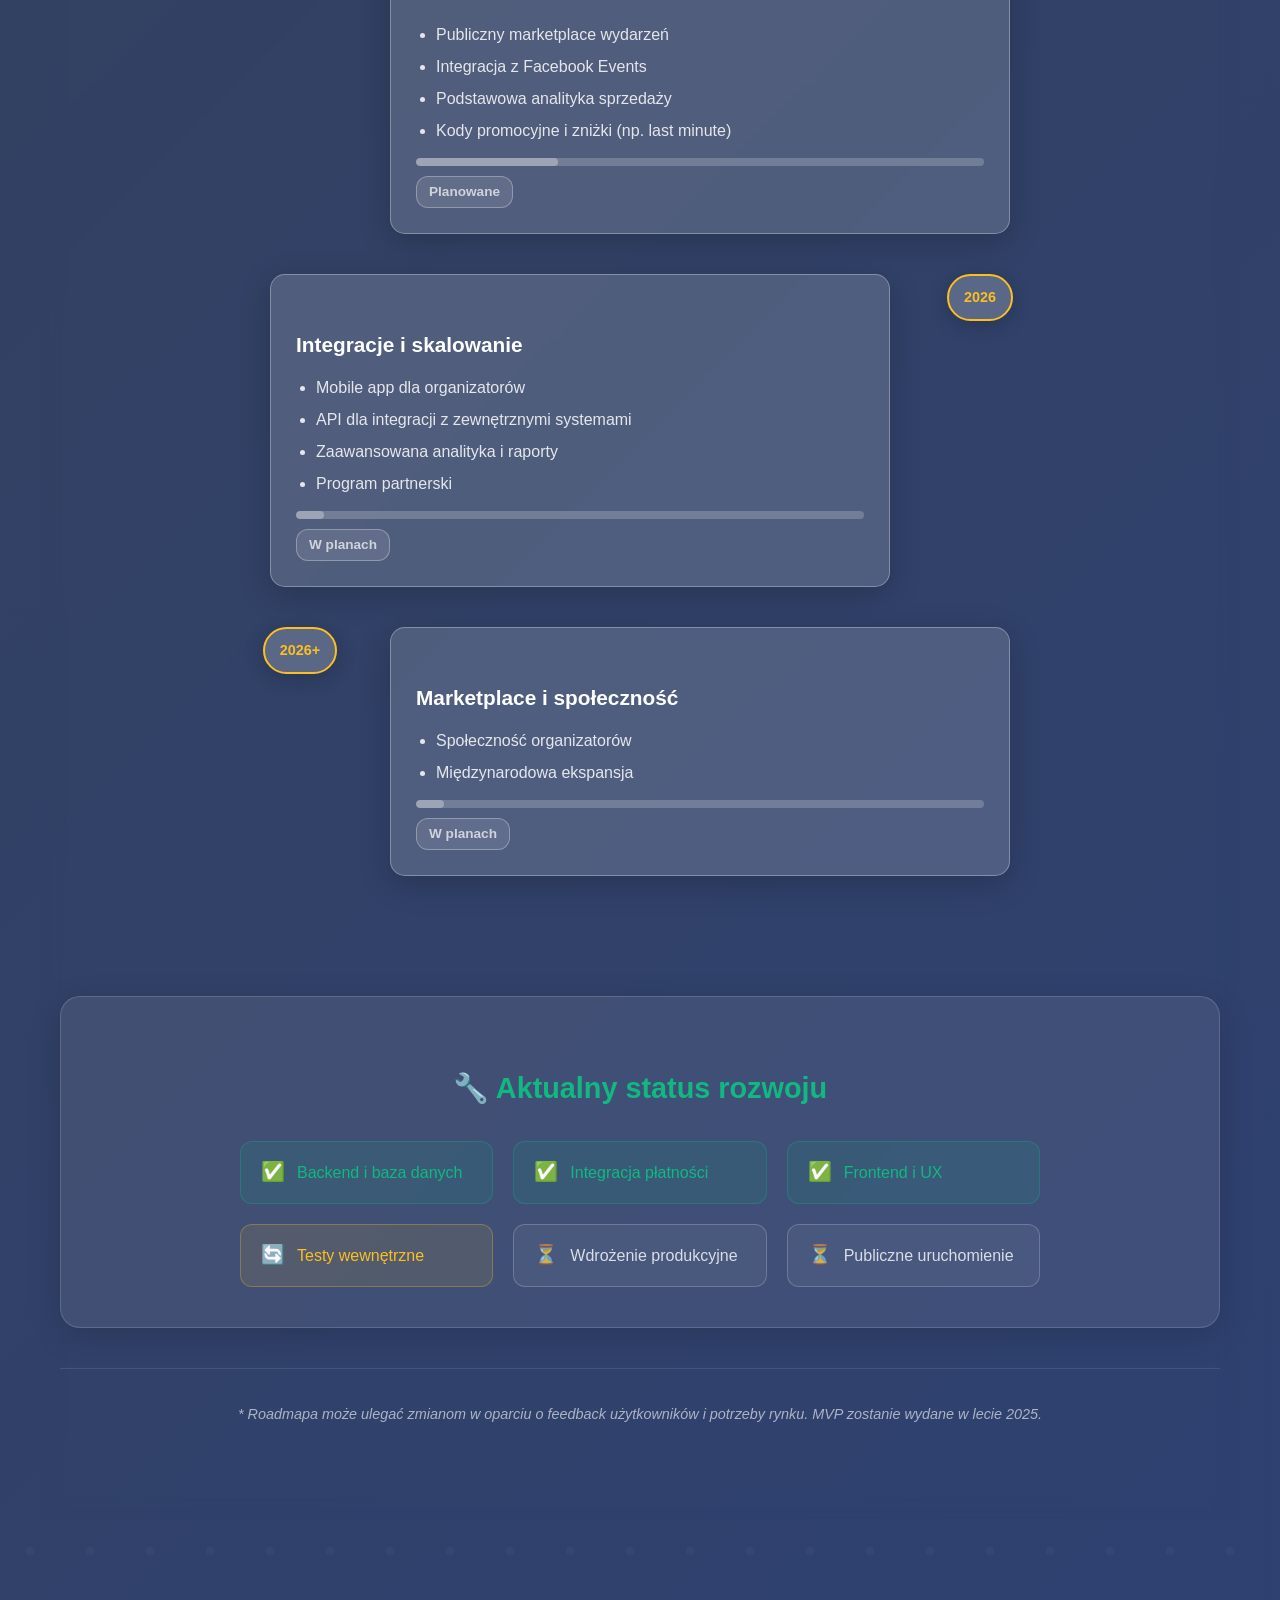
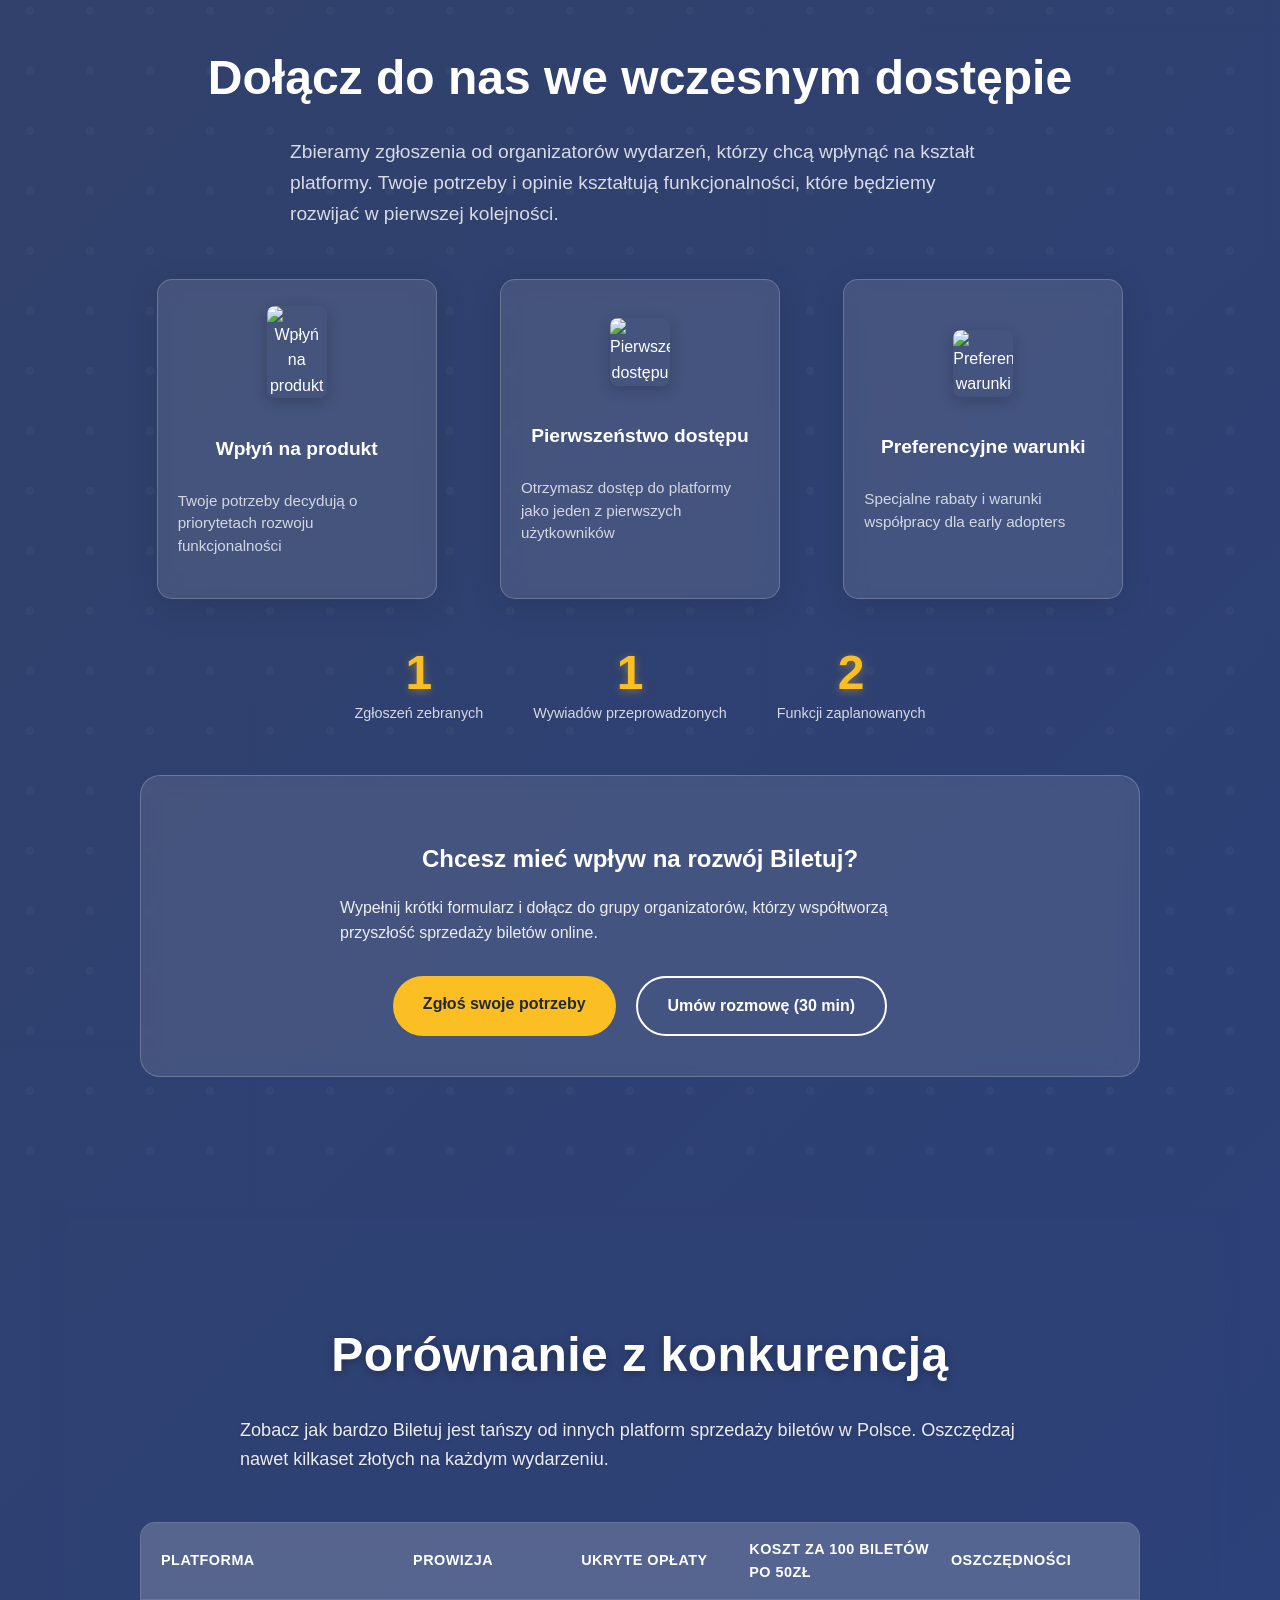
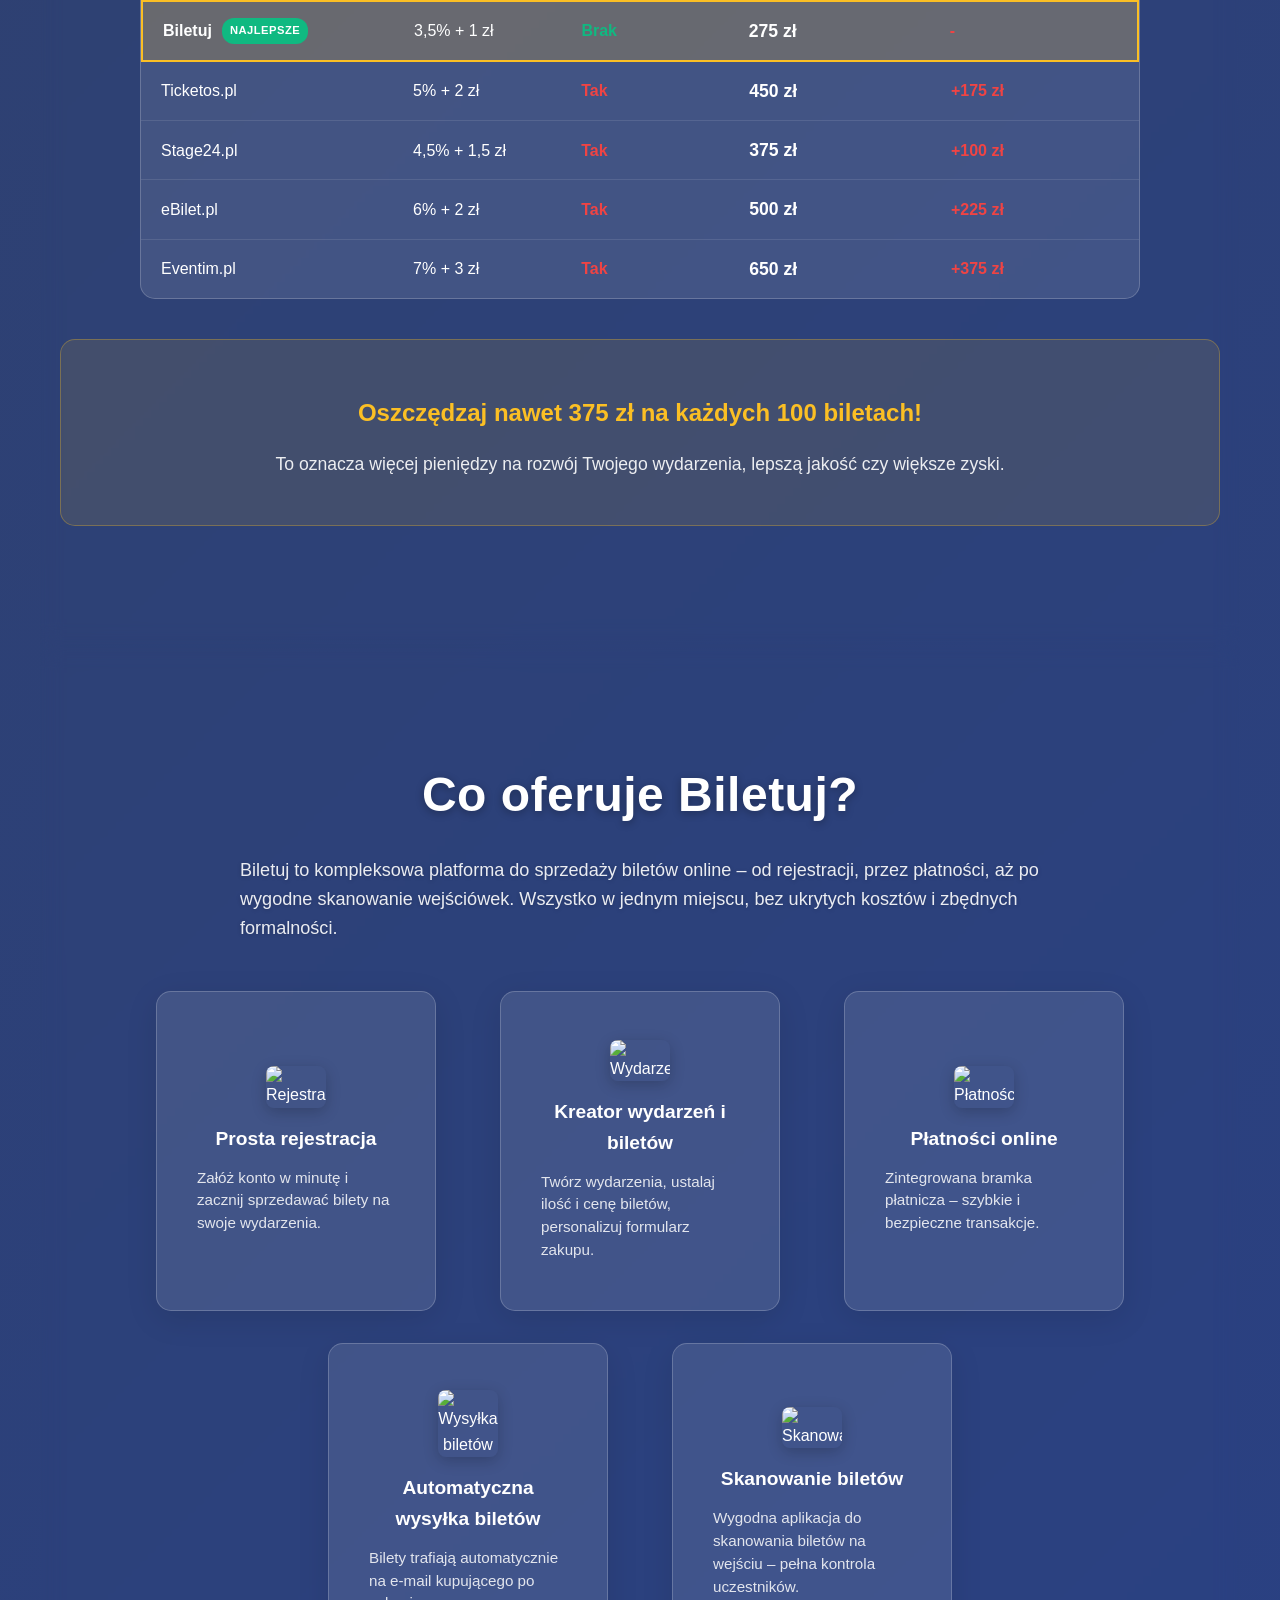
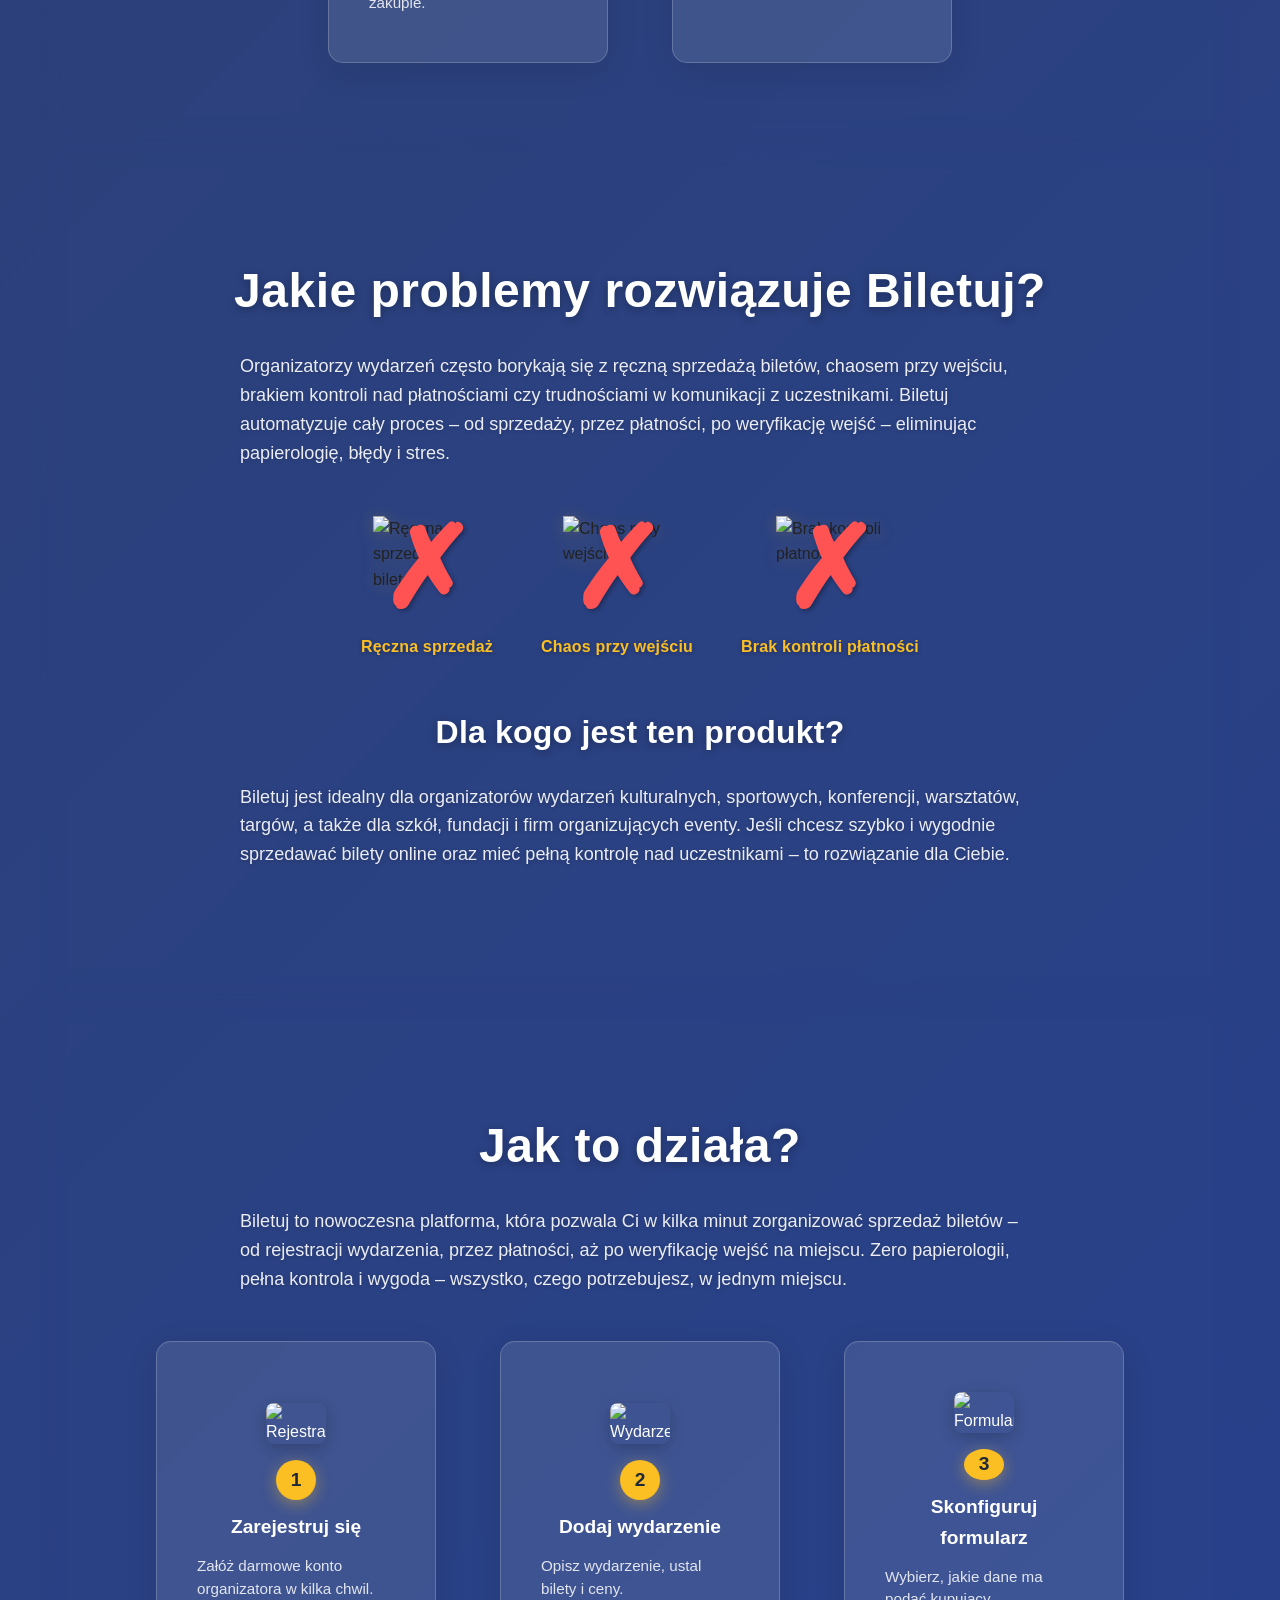
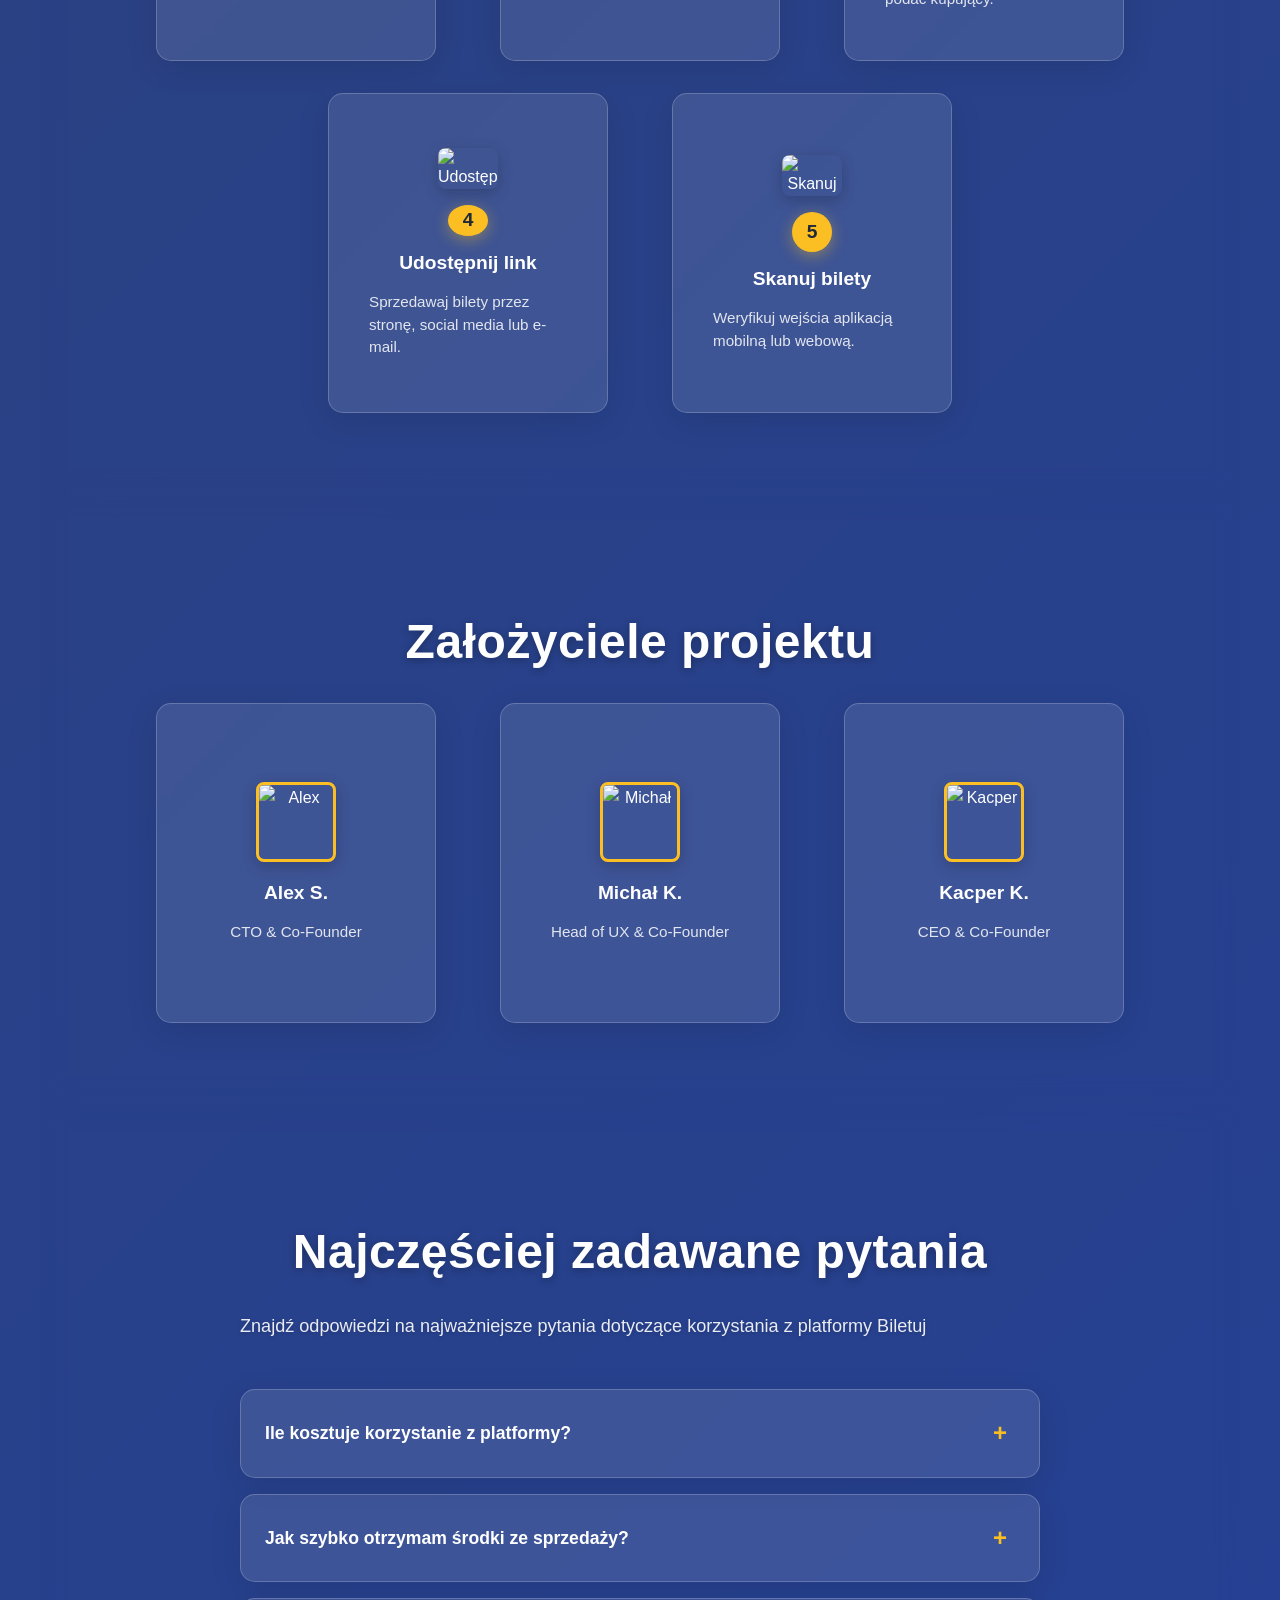
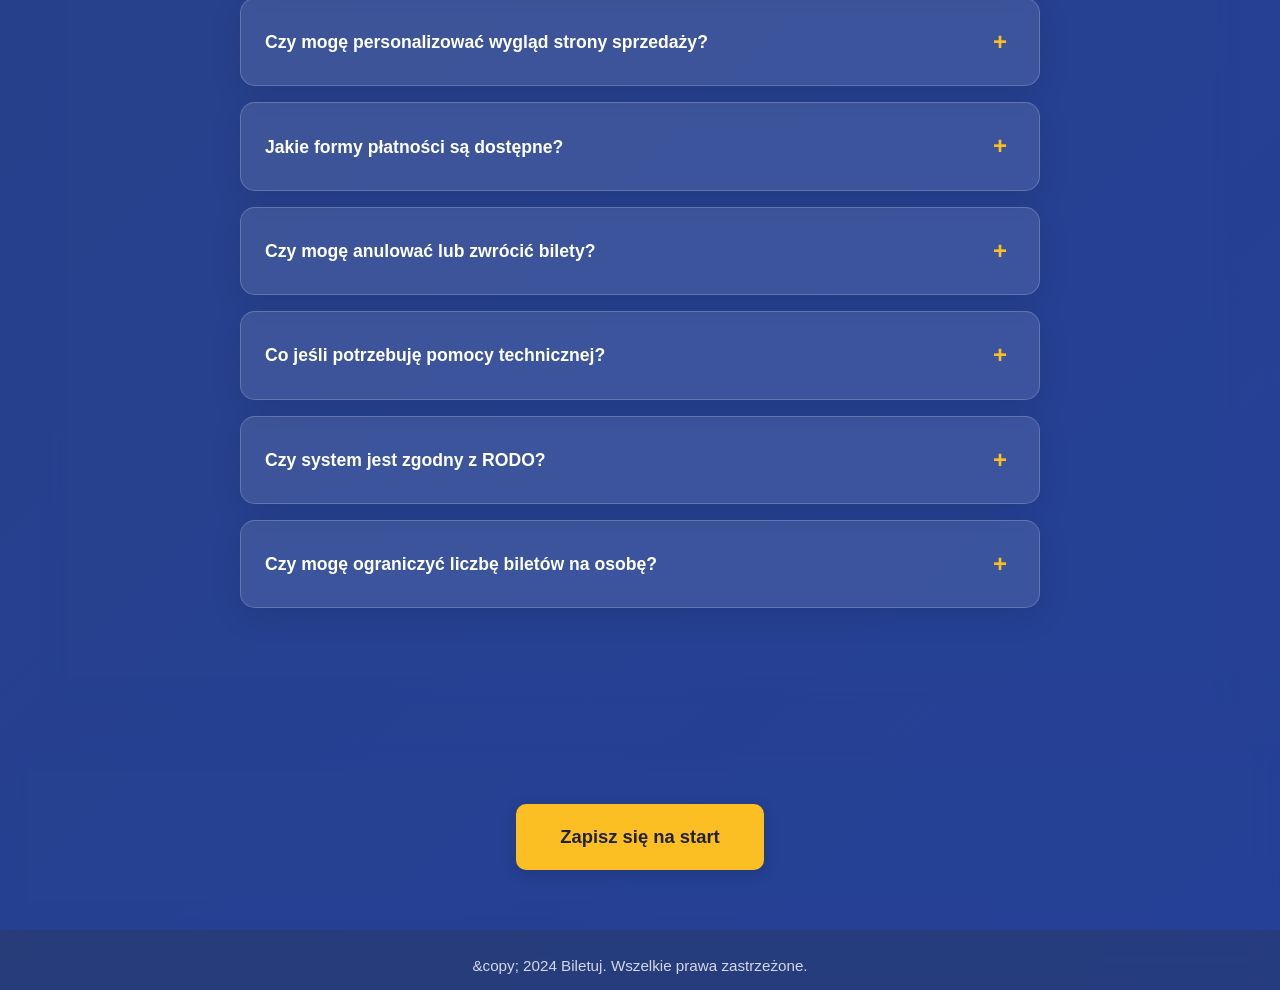
==== commit 1798cc45: "Update roadmap section in index.html; refine feature list and improve clarity" ====
--- a/index.html
+++ b/index.html
@@ -187,6 +187,7 @@
                     <li data-i18n="roadmap.summer_2025.feature1">Kreator wydarzeń i formularzy sprzedażowych</li>
                     <li data-i18n="roadmap.summer_2025.feature2">Zintegrowany system płatności</li>
                     <li data-i18n="roadmap.summer_2025.feature3">Wysyłka maili i powiadomień przypominających</li>
+                    <li data-i18n="roadmap.summer_2025.feature3">Dodanie biletu do kalendarza klienta jednym kliknięciem.</li>
                     <li data-i18n="roadmap.summer_2025.feature4">Aplikacja do skanowania kodów QR</li>
                     <li data-i18n="roadmap.summer_2025.feature5">Panel organizatora</li>
                 </ul>
@@ -204,10 +205,11 @@
             <div class="timeline-content">
                 <h4 data-i18n="roadmap.autumn_2025.title">Pierwsze rozszerzenia</h4>
                 <ul>
+                    <li data-i18n="roadmap.future.feature1">Publiczny marketplace wydarzeń</li>
+                    <li data-i18n="roadmap.year_2026.feature1">Integracja z Facebook Events</li>
+                    <li data-i18n="roadmap.autumn_2025.feature2">Podstawowa analityka sprzedaży</li>
                     <li data-i18n="roadmap.autumn_2025.feature1">Kody promocyjne i zniżki (np. last minute)</li>
-                    <li data-i18n="roadmap.autumn_2025.feature2">Podstawowa analityka sprzedaży</li>
-                    <li data-i18n="roadmap.autumn_2025.feature3">Zaawansowane opcje biletów</li>
-                    <li data-i18n="roadmap.autumn_2025.feature4">Ulepszenia UX na podstawie feedbacku</li>
+
                 </ul>
                 <div class="progress-bar">
                     <div class="progress-fill" style="width: 25%"></div>
@@ -221,16 +223,15 @@
                 <span class="phase-number">2026</span>
             </div>
             <div class="timeline-content">
-                <h4 data-i18n="roadmap.year_2026.title">Integracje i skalowanie</h4>
+                <h4 data-i18n="roadmap.year_2026.title">Integracje</h4>
                 <ul>
-                    <li data-i18n="roadmap.year_2026.feature1">Integracja z Facebook Events</li>
+                    <li data-i18n="roadmap.year_2026.feature5">Mobile app dla organizatorów</li>
                     <li data-i18n="roadmap.year_2026.feature2">API dla integracji z zewnętrznymi systemami</li>
                     <li data-i18n="roadmap.year_2026.feature3">Zaawansowana analityka i raporty</li>
                     <li data-i18n="roadmap.year_2026.feature4">Program partnerski</li>
-                    <li data-i18n="roadmap.year_2026.feature5">Mobile app dla organizatorów</li>
                 </ul>
                 <div class="progress-bar">
-                    <div class="progress-fill" style="width: 10%"></div>
+                    <div class="progress-fill" style="width: 5%"></div>
                 </div>
                 <span class="status future" data-i18n="roadmap.status.future">W planach</span>
             </div>
@@ -241,12 +242,9 @@
                 <span class="phase-number">2026+</span>
             </div>
             <div class="timeline-content">
-                <h4 data-i18n="roadmap.future.title">Marketplace i społeczność</h4>
+                <h4 data-i18n="roadmap.future.title">Społeczność</h4>
                 <ul>
-                    <li data-i18n="roadmap.future.feature1">Publiczny marketplace wydarzeń</li>
                     <li data-i18n="roadmap.future.feature2">Społeczność organizatorów</li>
-                    <li data-i18n="roadmap.future.feature3">White-label rozwiązania</li>
-                    <li data-i18n="roadmap.future.feature4">AI w rekomendacjach wydarzeń</li>
                     <li data-i18n="roadmap.future.feature5">Międzynarodowa ekspansja</li>
                 </ul>
                 <div class="progress-bar">
